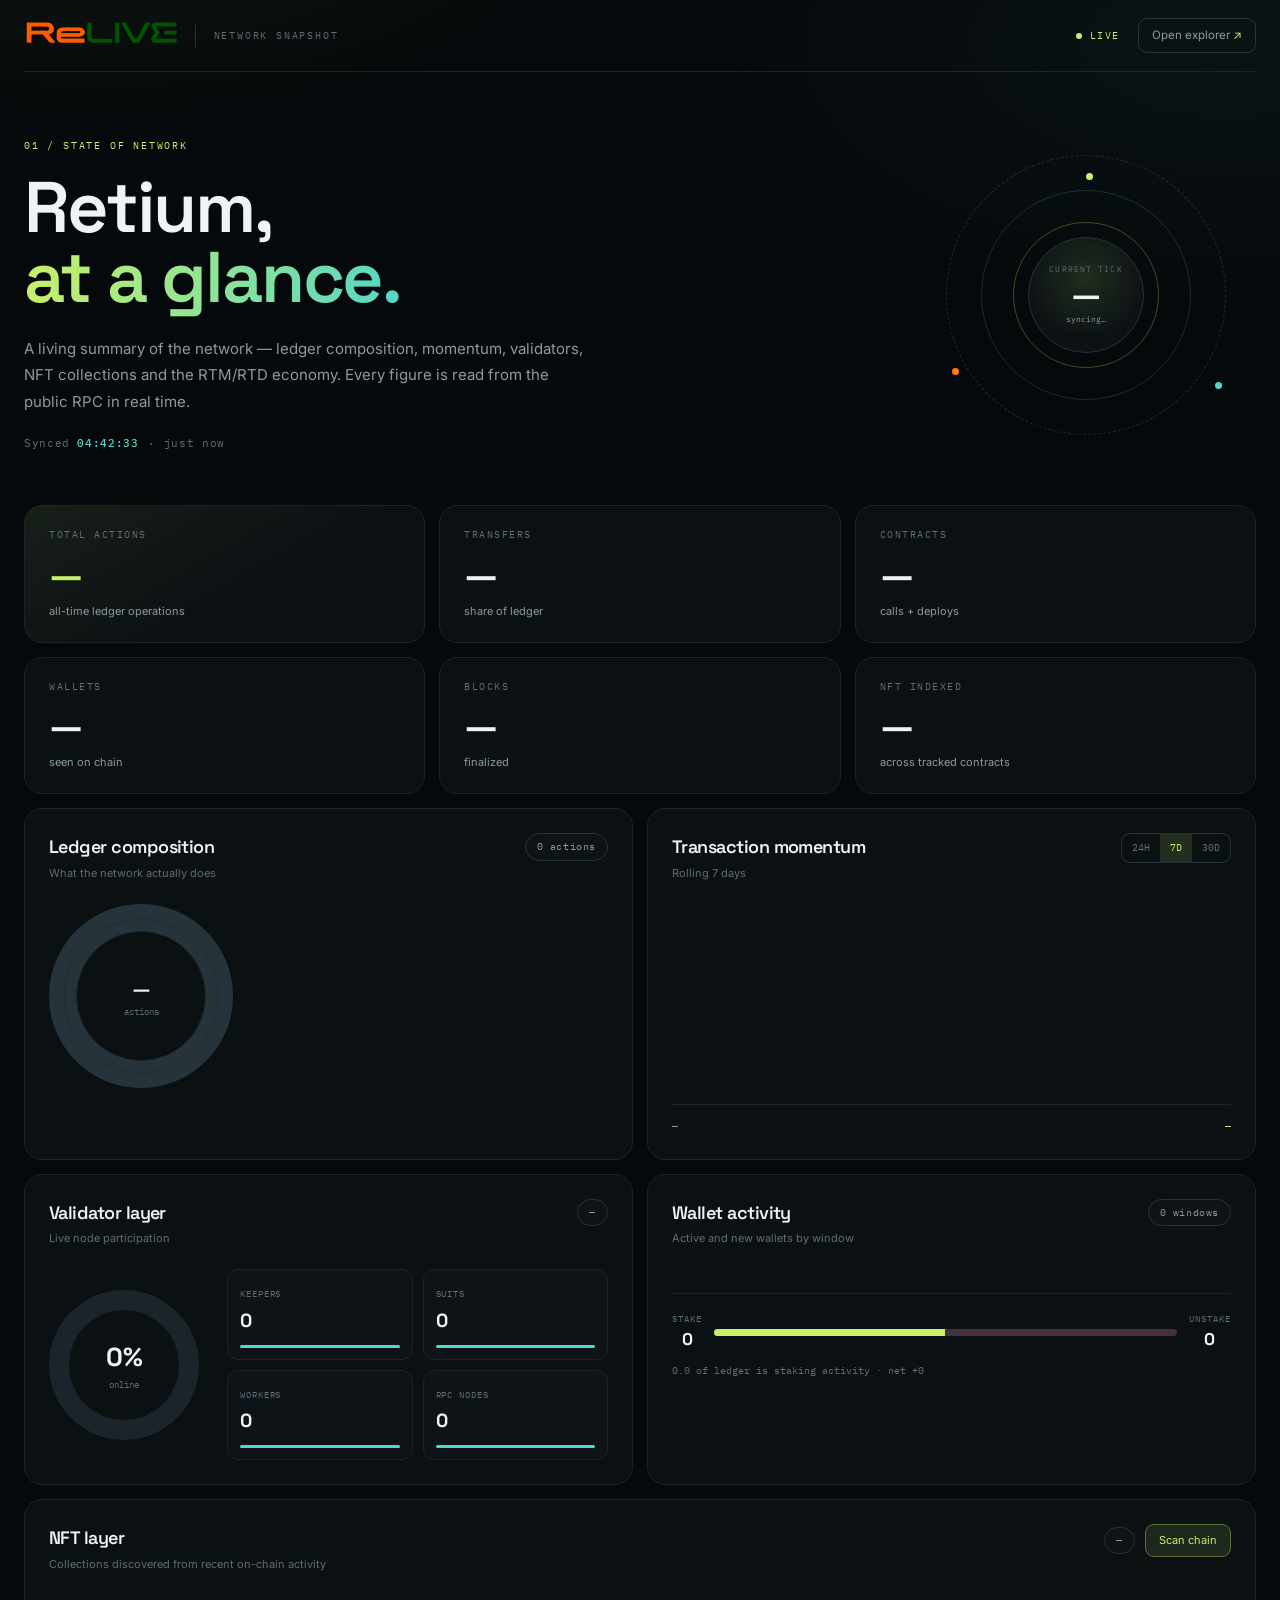
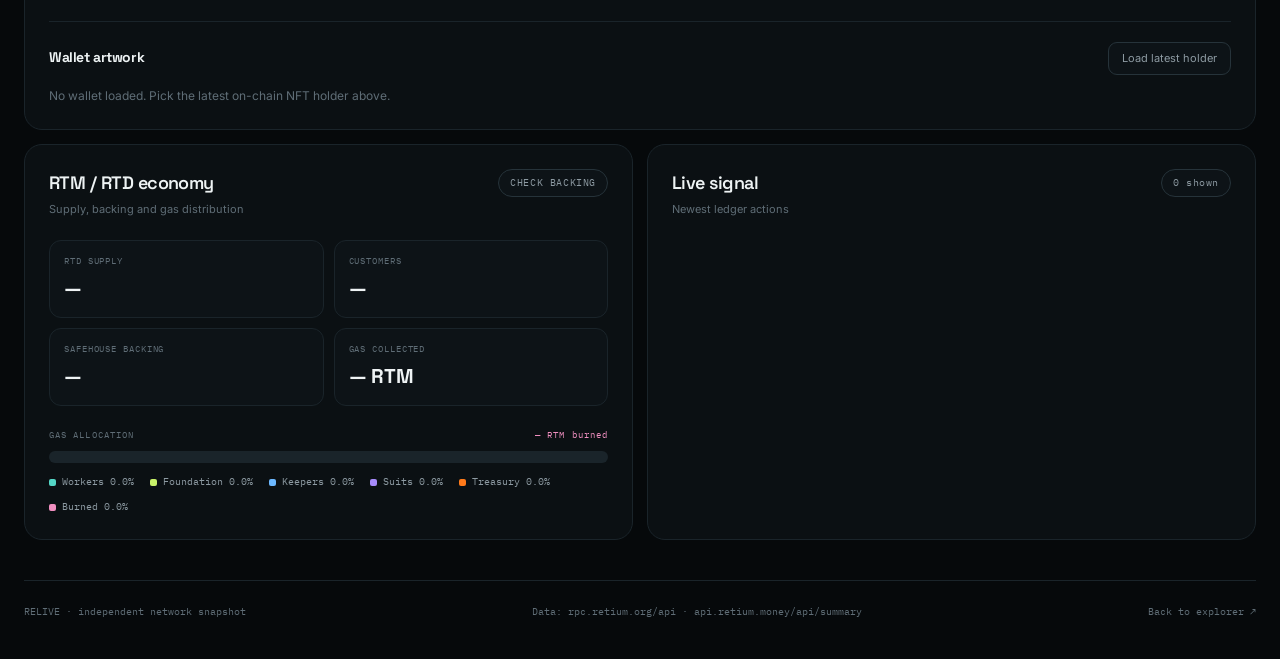
==== ringkasan/index.html @ a8867bf6 "Add ringkasan: explorer-free live network snapshot" ====
<!doctype html>
<html lang="en">
<head>
  <meta charset="utf-8" />
  <meta name="viewport" content="width=device-width, initial-scale=1" />
  <meta name="theme-color" content="#06080b" />
  <title>RELIVE — Network Snapshot</title>
  <link rel="icon" href="../assets/favicon.svg" type="image/svg+xml" />
  <link rel="preconnect" href="https://fonts.googleapis.com" />
  <link rel="preconnect" href="https://fonts.gstatic.com" crossorigin />
  <link href="https://fonts.googleapis.com/css2?family=IBM+Plex+Mono:wght@400;500;600&family=Inter:wght@400;500;600;700&family=Space+Grotesk:wght@500;600;700&display=swap" rel="stylesheet" />
  <link rel="stylesheet" href="styles.css" />
</head>
<body>
  <div class="shell">
    <header class="topbar">
      <a class="brand" href="../index.html" aria-label="RELIVE explorer">
        <img src="../assets/relive-logo.png" alt="RELIVE" height="22" />
      </a>
      <span class="divider"></span>
      <span class="doc-label">NETWORK SNAPSHOT</span>
      <div class="top-right">
        <span class="live"><i></i>LIVE</span>
        <a class="back" href="../index.html">Open explorer <span>↗</span></a>
      </div>
    </header>

    <main>
      <section class="intro">
        <div class="intro-copy">
          <p class="kicker">01 / STATE OF NETWORK</p>
          <h1>Retium,<br /><em>at a glance.</em></h1>
          <p class="lede">A living summary of the network — ledger composition, momentum, validators, NFT collections and the RTM/RTD economy. Every figure is read from the public RPC in real time.</p>
          <p class="sync">Synced <b id="sync-time">—</b><span id="sync-age">connecting…</span></p>
        </div>
        <div class="pulse" aria-hidden="true">
          <div class="ring ring-3"></div>
          <div class="ring ring-2"></div>
          <div class="ring ring-1"></div>
          <div class="core">
            <span>CURRENT TICK</span>
            <strong id="tick-value">—</strong>
            <small id="tick-meta">syncing…</small>
          </div>
          <span class="orbit-dot d1"></span><span class="orbit-dot d2"></span><span class="orbit-dot d3"></span>
        </div>
      </section>

      <section class="stats" id="stats" aria-live="polite">
        <article class="card stat stat-lead">
          <span class="stat-label">Total actions</span>
          <strong id="s-total">—</strong>
          <span class="stat-note" id="s-total-note">all-time ledger operations</span>
        </article>
        <article class="card stat">
          <span class="stat-label">Transfers</span>
          <strong id="s-transfer">—</strong>
          <span class="stat-note" id="s-transfer-note">share of ledger</span>
        </article>
        <article class="card stat">
          <span class="stat-label">Contracts</span>
          <strong id="s-contracts">—</strong>
          <span class="stat-note" id="s-contracts-note">calls + deploys</span>
        </article>
        <article class="card stat">
          <span class="stat-label">Wallets</span>
          <strong id="s-wallets">—</strong>
          <span class="stat-note" id="s-wallets-note">seen on chain</span>
        </article>
        <article class="card stat">
          <span class="stat-label">Blocks</span>
          <strong id="s-blocks">—</strong>
          <span class="stat-note" id="s-blocks-note">finalized</span>
        </article>
        <article class="card stat">
          <span class="stat-label">NFT indexed</span>
          <strong id="s-nft">—</strong>
          <span class="stat-note" id="s-nft-note">across tracked contracts</span>
        </article>
      </section>

      <section class="duo">
        <article class="card composition">
          <div class="card-head">
            <div><h2>Ledger composition</h2><p>What the network actually does</p></div>
            <span class="chip" id="composition-total">—</span>
          </div>
          <div class="composition-body">
            <div class="donut" id="donut"><span class="donut-hole"><b id="donut-main">—</b><small>actions</small></span></div>
            <div class="legend" id="legend"></div>
          </div>
        </article>

        <article class="card momentum">
          <div class="card-head">
            <div><h2>Transaction momentum</h2><p id="momentum-sub">Rolling 7 days</p></div>
            <div class="segmented" id="ranges">
              <button type="button" data-range="1d">24H</button>
              <button type="button" data-range="7d" class="on">7D</button>
              <button type="button" data-range="30d">30D</button>
            </div>
          </div>
          <div class="bars" id="bars"></div>
          <div class="bar-foot"><span id="bar-total">—</span><span id="bar-peak">—</span></div>
        </article>
      </section>

      <section class="duo">
        <article class="card validators">
          <div class="card-head">
            <div><h2>Validator layer</h2><p>Live node participation</p></div>
            <span class="chip ok" id="node-chip">—</span>
          </div>
          <div class="validator-body">
            <div class="gauge" id="gauge"><span class="gauge-hole"><b id="gauge-value">—</b><small>online</small></span></div>
            <div class="node-list" id="nodes"></div>
          </div>
        </article>

        <article class="card wallets-card">
          <div class="card-head">
            <div><h2>Wallet activity</h2><p>Active and new wallets by window</p></div>
            <span class="chip" id="wallet-chip">—</span>
          </div>
          <div class="windows" id="windows"></div>
          <div class="stake-line">
            <div><span>STAKE</span><b id="stake-count">—</b></div>
            <div class="stake-track"><i id="stake-bar"></i></div>
            <div><span>UNSTAKE</span><b id="unstake-count">—</b></div>
          </div>
          <p class="foot-note" id="stake-note">—</p>
        </article>
      </section>

      <section class="card nft-block">
        <div class="card-head">
          <div><h2>NFT layer</h2><p>Collections discovered from recent on-chain activity</p></div>
          <div class="head-actions">
            <span class="chip" id="nft-count">—</span>
            <button type="button" class="btn" id="scan-nft">Scan chain</button>
          </div>
        </div>
        <div class="collection-grid" id="collection-grid"></div>
        <div class="gallery-head">
          <h3>Wallet artwork</h3>
          <button type="button" class="btn ghost" id="load-holder">Load latest holder</button>
        </div>
        <div class="gallery" id="gallery"><p class="hint">No wallet loaded. Pick the latest on-chain NFT holder above.</p></div>
      </section>

      <section class="duo">
        <article class="card economy">
          <div class="card-head">
            <div><h2>RTM / RTD economy</h2><p>Supply, backing and gas distribution</p></div>
            <span class="chip ok" id="backing-chip">—</span>
          </div>
          <div class="econ-grid">
            <div class="econ-cell"><span>RTD supply</span><b id="rtd-supply">—</b></div>
            <div class="econ-cell"><span>Customers</span><b id="customers">—</b></div>
            <div class="econ-cell"><span>Safehouse backing</span><b id="backing">—</b></div>
            <div class="econ-cell"><span>Gas collected</span><b id="gas-collected">—</b></div>
          </div>
          <div class="stack-head"><span>GAS ALLOCATION</span><span id="gas-burned">—</span></div>
          <div class="stack" id="gas-stack"></div>
          <div class="stack-legend" id="gas-legend"></div>
        </article>

        <article class="card signal">
          <div class="card-head">
            <div><h2>Live signal</h2><p>Newest ledger actions</p></div>
            <span class="chip" id="signal-count">—</span>
          </div>
          <div class="signals" id="signals"></div>
        </article>
      </section>
    </main>

    <footer class="foot">
      <span>RELIVE · independent network snapshot</span>
      <span>Data: rpc.retium.org/api · api.retium.money/api/summary</span>
      <a href="../index.html">Back to explorer ↗</a>
    </footer>
  </div>
  <script src="app.js" defer></script>
</body>
</html>
---- ringkasan/styles.css ----
:root {
  --bg: #06090b;
  --card: #0b1013;
  --card-2: #0d1317;
  --line: #1a242a;
  --line-2: #26333a;
  --text: #eef3f4;
  --muted: #8d9aa2;
  --muted-2: #5f6d76;
  --lime: #c8f169;
  --teal: #54d6c6;
  --orange: #ff7a1a;
  --pink: #f08fc0;
  --violet: #a78bfa;
  --blue: #6cb8ff;
  --yellow: #f5d66b;
  --display: "Space Grotesk", "Inter", sans-serif;
  --body: "Inter", system-ui, sans-serif;
  --mono: "IBM Plex Mono", ui-monospace, monospace;
}

* { box-sizing: border-box; }
body {
  margin: 0;
  color: var(--text);
  font-family: var(--body);
  font-size: 14px;
  line-height: 1.55;
  background:
    radial-gradient(760px 380px at 8% -6%, rgba(200, 241, 105, 0.06), transparent 70%),
    radial-gradient(760px 380px at 96% 2%, rgba(84, 214, 198, 0.05), transparent 70%),
    var(--bg);
  -webkit-font-smoothing: antialiased;
}
a { color: inherit; text-decoration: none; }
button { font: inherit; color: inherit; }
h1, h2, h3 { font-family: var(--display); letter-spacing: -0.03em; margin: 0; }
p { margin: 0; }
::selection { background: rgba(200, 241, 105, 0.25); }

.shell { width: min(1240px, calc(100% - 48px)); margin: 0 auto; }

/* top bar */
.topbar {
  height: 72px;
  display: flex;
  align-items: center;
  gap: 18px;
  border-bottom: 1px solid var(--line);
}
.topbar img { height: 21px; width: auto; }
.divider { width: 1px; height: 22px; background: var(--line-2); }
.doc-label {
  font-family: var(--mono);
  font-size: 10px;
  letter-spacing: 0.18em;
  color: var(--muted-2);
  text-transform: uppercase;
}
.top-right { margin-left: auto; display: flex; align-items: center; gap: 18px; }
.live {
  display: inline-flex; align-items: center; gap: 8px;
  font-family: var(--mono); font-size: 10px; letter-spacing: 0.16em;
  color: var(--lime);
}
.live i { width: 6px; height: 6px; border-radius: 50%; background: var(--lime); box-shadow: 0 0 0 0 rgba(200, 241, 105, 0.6); animation: pulse 2s infinite; }
.back {
  border: 1px solid var(--line-2);
  border-radius: 9px;
  padding: 8px 13px;
  font-size: 11.5px;
  color: var(--muted);
  transition: 0.2s ease;
}
.back:hover { color: var(--text); border-color: #3a4b54; }
.back span { color: var(--lime); }

/* intro */
.intro {
  display: grid;
  grid-template-columns: 1fr 340px;
  gap: 40px;
  align-items: center;
  padding: 66px 0 54px;
}
.kicker {
  font-family: var(--mono); font-size: 10px; letter-spacing: 0.18em;
  color: var(--lime); text-transform: uppercase; margin-bottom: 18px;
}
.intro h1 { font-size: clamp(2.8rem, 5.6vw, 5rem); line-height: 0.98; font-weight: 600; }
.intro h1 em {
  font-style: normal;
  background: linear-gradient(96deg, var(--lime), var(--teal));
  -webkit-background-clip: text; background-clip: text; color: transparent;
}
.lede { max-width: 560px; color: var(--muted); font-size: 15px; line-height: 1.75; margin-top: 24px; }
.sync {
  margin-top: 20px; font-family: var(--mono); font-size: 10.5px;
  letter-spacing: 0.06em; color: var(--muted-2);
}
.sync b { color: var(--teal); font-weight: 500; }
.sync span { margin-left: 10px; }

.pulse { position: relative; height: 280px; display: grid; place-items: center; }
.ring {
  position: absolute; border-radius: 50%;
  border: 1px solid rgba(200, 241, 105, 0.16);
}
.ring-3 { width: 280px; height: 280px; border-style: dashed; animation: spin 60s linear infinite; }
.ring-2 { width: 210px; height: 210px; border-color: rgba(84, 214, 198, 0.18); }
.ring-1 { width: 146px; height: 146px; border-color: rgba(200, 241, 105, 0.28); }
.core {
  position: relative; width: 116px; height: 116px; border-radius: 50%;
  background: radial-gradient(circle at 50% 35%, rgba(200, 241, 105, 0.12), transparent 68%), #0b1114;
  border: 1px solid var(--line-2);
  display: flex; flex-direction: column; align-items: center; justify-content: center;
}
.core span { font-family: var(--mono); font-size: 8px; letter-spacing: 0.14em; color: var(--muted-2); }
.core strong { font-family: var(--display); font-size: 34px; line-height: 1.1; font-weight: 600; }
.core small { font-family: var(--mono); font-size: 8px; color: var(--muted); }
.orbit-dot { position: absolute; width: 7px; height: 7px; border-radius: 50%; }
.d1 { background: var(--lime); top: 18px; left: 50%; }
.d2 { background: var(--teal); bottom: 46px; right: 34px; }
.d3 { background: var(--orange); bottom: 60px; left: 36px; }

/* cards */
.card {
  background: var(--card);
  border: 1px solid var(--line);
  border-radius: 18px;
  padding: 24px;
  min-width: 0;
}
.card-head { display: flex; align-items: flex-start; justify-content: space-between; gap: 16px; margin-bottom: 22px; }
.card-head h2 { font-size: 18px; font-weight: 600; }
.card-head p { font-size: 11px; color: var(--muted-2); margin-top: 4px; }
.chip {
  font-family: var(--mono); font-size: 10px; letter-spacing: 0.06em;
  color: var(--muted); border: 1px solid var(--line-2);
  background: var(--card-2); border-radius: 99px; padding: 5px 11px;
  white-space: nowrap;
}
.chip.ok { color: var(--lime); border-color: rgba(200, 241, 105, 0.3); }

/* stats */
.stats { display: grid; grid-template-columns: repeat(3, 1fr); gap: 14px; }
.stat { display: flex; flex-direction: column; gap: 4px; padding: 22px 24px; transition: 0.2s ease; }
.stat:hover { border-color: var(--line-2); transform: translateY(-2px); }
.stat-lead { background: linear-gradient(150deg, rgba(200, 241, 105, 0.07), transparent 60%), var(--card); }
.stat-label { font-family: var(--mono); font-size: 9.5px; letter-spacing: 0.16em; text-transform: uppercase; color: var(--muted-2); }
.stat strong { font-family: var(--display); font-size: clamp(30px, 3vw, 42px); font-weight: 600; letter-spacing: -0.04em; line-height: 1.14; margin: 6px 0 2px; font-variant-numeric: tabular-nums; }
.stat-lead strong { color: var(--lime); }
.stat-note { font-size: 11px; color: var(--muted); }

.duo { display: grid; grid-template-columns: 1fr 1fr; gap: 14px; margin-top: 14px; }

/* composition */
.composition-body { display: flex; align-items: center; gap: 30px; }
.donut {
  position: relative; width: 184px; height: 184px; flex-shrink: 0;
  border-radius: 50%; background: conic-gradient(var(--line-2) 0 100%);
}
.donut::before {
  content: ""; position: absolute; inset: 0; border-radius: 50%;
  background: radial-gradient(circle, transparent 58%, rgba(0,0,0,0.12) 59%, transparent 60%);
}
.donut-hole {
  position: absolute; inset: 27px; border-radius: 50%;
  background: var(--card); border: 1px solid var(--line);
  display: flex; flex-direction: column; align-items: center; justify-content: center;
}
.donut-hole b { font-family: var(--display); font-size: 21px; font-weight: 600; }
.donut-hole small { font-family: var(--mono); font-size: 9px; color: var(--muted-2); }
.legend { flex: 1; display: grid; gap: 7px; min-width: 0; }
.legend-row { display: grid; grid-template-columns: 7px 1fr auto auto; gap: 9px; align-items: center; font-size: 11.5px; }
.legend-row i { width: 7px; height: 7px; border-radius: 2px; }
.legend-row span { color: var(--muted); white-space: nowrap; overflow: hidden; text-overflow: ellipsis; }
.legend-row b { font-family: var(--mono); font-weight: 500; font-size: 10.5px; }
.legend-row small { font-family: var(--mono); font-size: 9.5px; color: var(--muted-2); width: 42px; text-align: right; }

/* momentum */
.segmented { display: flex; border: 1px solid var(--line-2); border-radius: 9px; overflow: hidden; }
.segmented button { border: 0; background: transparent; color: var(--muted-2); font-family: var(--mono); font-size: 10px; padding: 6px 10px; cursor: pointer; }
.segmented button.on { background: rgba(200, 241, 105, 0.13); color: var(--lime); }
.bars { height: 184px; display: flex; align-items: flex-end; gap: 8px; padding-top: 10px; }
.bar-col { flex: 1; height: 100%; display: flex; flex-direction: column; justify-content: flex-end; align-items: center; gap: 8px; min-width: 0; }
.bar-col i {
  width: 100%; max-width: 34px; border-radius: 5px 5px 2px 2px;
  background: linear-gradient(180deg, var(--lime), rgba(200, 241, 105, 0.25));
  min-height: 3px; transition: height 0.5s ease;
}
.bar-col span { font-family: var(--mono); font-size: 8.5px; color: var(--muted-2); white-space: nowrap; }
.bar-foot { display: flex; justify-content: space-between; margin-top: 16px; padding-top: 14px; border-top: 1px solid var(--line); font-family: var(--mono); font-size: 10px; color: var(--muted); }
.bar-foot span:last-child { color: var(--lime); }

/* validators */
.validator-body { display: flex; align-items: center; gap: 28px; }
.gauge {
  position: relative; width: 150px; height: 150px; flex-shrink: 0; border-radius: 50%;
  background: conic-gradient(var(--lime) 0 100%, var(--line) 0);
}
.gauge-hole {
  position: absolute; inset: 19px; border-radius: 50%; background: var(--card);
  border: 1px solid var(--line); display: flex; flex-direction: column;
  align-items: center; justify-content: center;
}
.gauge-hole b { font-family: var(--display); font-size: 26px; }
.gauge-hole small { font-family: var(--mono); font-size: 9px; color: var(--muted-2); }
.node-list { flex: 1; display: grid; grid-template-columns: 1fr 1fr; gap: 10px; min-width: 0; }
.node-cell { border: 1px solid var(--line); border-radius: 11px; padding: 11px 12px; background: var(--card-2); }
.node-cell > span { font-family: var(--mono); font-size: 9px; letter-spacing: 0.1em; color: var(--muted-2); text-transform: uppercase; }
.node-cell b { display: block; font-family: var(--display); font-size: 19px; margin-top: 3px; }
.node-track { height: 3px; border-radius: 99px; background: var(--line-2); margin-top: 9px; overflow: hidden; }
.node-track i { display: block; height: 100%; background: var(--teal); }

/* wallets */
.windows { display: grid; gap: 13px; }
.window-row { display: grid; grid-template-columns: 34px 1fr auto; gap: 12px; align-items: center; }
.window-row > span:first-child { font-family: var(--mono); font-size: 10px; color: var(--muted-2); }
.window-track { height: 6px; background: var(--line); border-radius: 99px; overflow: hidden; }
.window-track i { display: block; height: 100%; border-radius: 99px; background: var(--teal); }
.window-meta { font-family: var(--mono); font-size: 10px; color: var(--muted); text-align: right; white-space: nowrap; }
.window-meta b { color: var(--text); font-weight: 500; }
.stake-line { display: grid; grid-template-columns: auto 1fr auto; gap: 12px; align-items: center; margin-top: 24px; padding-top: 18px; border-top: 1px solid var(--line); }
.stake-line > div:first-child, .stake-line > div:last-child { text-align: center; }
.stake-line span { display: block; font-family: var(--mono); font-size: 8.5px; letter-spacing: 0.12em; color: var(--muted-2); }
.stake-line b { font-family: var(--display); font-size: 17px; }
.stake-track { height: 7px; border-radius: 99px; background: rgba(240, 143, 192, 0.25); overflow: hidden; }
.stake-track i { display: block; height: 100%; background: var(--lime); }
.foot-note { margin-top: 12px; font-family: var(--mono); font-size: 9.5px; color: var(--muted-2); }

/* NFT */
.nft-block { margin-top: 14px; }
.head-actions { display: flex; align-items: center; gap: 10px; }
.btn {
  border: 1px solid rgba(200, 241, 105, 0.35); background: rgba(200, 241, 105, 0.1);
  color: var(--lime); border-radius: 9px; padding: 7px 13px; font-size: 11px; cursor: pointer;
  transition: 0.2s ease;
}
.btn:hover { background: rgba(200, 241, 105, 0.18); }
.btn.ghost { border-color: var(--line-2); background: var(--card-2); color: var(--muted); }
.btn.ghost:hover { color: var(--text); }
.collection-grid { display: grid; grid-template-columns: repeat(auto-fill, minmax(210px, 1fr)); gap: 12px; }
.collection {
  display: grid; grid-template-columns: 56px 1fr; gap: 12px; align-items: start;
  border: 1px solid var(--line); border-radius: 13px; padding: 12px; background: var(--card-2);
}
.collection img { width: 56px; height: 56px; object-fit: cover; border-radius: 10px; background: var(--line); }
.collection .placeholder { width: 56px; height: 56px; display: grid; place-items: center; border-radius: 10px; background: var(--line); font-family: var(--mono); font-size: 9px; color: var(--muted-2); }
.collection h3 { font-size: 12.5px; white-space: nowrap; overflow: hidden; text-overflow: ellipsis; }
.collection .cid { font-family: var(--mono); font-size: 9px; color: var(--muted-2); white-space: nowrap; overflow: hidden; text-overflow: ellipsis; }
.collection .counts { display: flex; gap: 10px; margin-top: 6px; font-family: var(--mono); font-size: 9px; color: var(--muted-2); }
.collection .counts b { color: var(--lime); font-weight: 500; }
.gallery-head { display: flex; align-items: center; justify-content: space-between; margin: 26px 0 12px; padding-top: 20px; border-top: 1px solid var(--line); }
.gallery-head h3 { font-size: 14px; }
.gallery { display: grid; grid-template-columns: repeat(auto-fill, minmax(132px, 1fr)); gap: 12px; }
.gallery .hint { grid-column: 1/-1; font-size: 12px; color: var(--muted-2); }
.art { border: 1px solid var(--line); border-radius: 12px; overflow: hidden; background: var(--card-2); }
.art img { width: 100%; aspect-ratio: 1; object-fit: cover; display: block; }
.art .fallback { width: 100%; aspect-ratio: 1; display: grid; place-items: center; font-family: var(--mono); color: var(--muted-2); }
.art div:last-child { padding: 9px 10px; }
.art b { display: block; font-size: 11px; white-space: nowrap; overflow: hidden; text-overflow: ellipsis; }
.art small { display: block; font-family: var(--mono); font-size: 9px; color: var(--muted-2); margin-top: 2px; white-space: nowrap; overflow: hidden; text-overflow: ellipsis; }

/* economy */
.econ-grid { display: grid; grid-template-columns: 1fr 1fr; gap: 10px; }
.econ-cell { border: 1px solid var(--line); border-radius: 12px; padding: 13px 14px; background: var(--card-2); }
.econ-cell span { display: block; font-family: var(--mono); font-size: 9px; letter-spacing: 0.1em; text-transform: uppercase; color: var(--muted-2); }
.econ-cell b { display: block; font-family: var(--display); font-size: 20px; margin-top: 5px; font-variant-numeric: tabular-nums; }
.stack-head { display: flex; justify-content: space-between; margin: 22px 0 9px; font-family: var(--mono); font-size: 9px; letter-spacing: 0.12em; color: var(--muted-2); }
.stack-head span:last-child { color: var(--pink); }
.stack { display: flex; height: 12px; border-radius: 99px; overflow: hidden; background: var(--line); }
.stack i { display: block; height: 100%; }
.stack-legend { display: flex; flex-wrap: wrap; gap: 10px 16px; margin-top: 12px; font-family: var(--mono); font-size: 9.5px; color: var(--muted); }
.stack-legend span { display: inline-flex; align-items: center; gap: 6px; }
.stack-legend i { width: 7px; height: 7px; border-radius: 2px; }

/* signal */
.signals { display: grid; gap: 8px; max-height: 350px; overflow: auto; }
.signal-row { display: grid; grid-template-columns: 8px 1fr auto; gap: 12px; align-items: center; border: 1px solid var(--line); border-radius: 11px; padding: 11px 13px; background: var(--card-2); }
.signal-row i { width: 8px; height: 8px; border-radius: 50%; background: var(--teal); }
.signal-row b { display: block; font-size: 11.5px; font-weight: 600; }
.signal-row small { display: block; font-family: var(--mono); font-size: 9px; color: var(--muted-2); margin-top: 2px; }
.signal-row > span:last-child { font-family: var(--mono); font-size: 10px; color: var(--muted); text-align: right; }
.signal-row > span:last-child b { display: inline; font-size: 10px; color: var(--lime); }

/* footer */
.foot {
  display: flex; flex-wrap: wrap; gap: 12px 30px; justify-content: space-between;
  border-top: 1px solid var(--line); margin-top: 40px; padding: 24px 0 40px;
  font-family: var(--mono); font-size: 9.5px; color: var(--muted-2);
}
.foot a:hover { color: var(--lime); }

@keyframes pulse { 0% { box-shadow: 0 0 0 0 rgba(200,241,105,0.55); } 70% { box-shadow: 0 0 0 7px rgba(200,241,105,0); } 100% { box-shadow: 0 0 0 0 rgba(200,241,105,0); } }
@keyframes spin { to { transform: rotate(360deg); } }

@media (max-width: 980px) {
  .intro { grid-template-columns: 1fr; }
  .pulse { height: 220px; }
  .stats { grid-template-columns: repeat(2, 1fr); }
  .duo { grid-template-columns: 1fr; }
}
@media (max-width: 620px) {
  .shell { width: calc(100% - 28px); }
  .topbar { gap: 10px; }
  .doc-label, .divider { display: none; }
  .back { display: none; }
  .intro { padding: 44px 0 36px; }
  .stats { grid-template-columns: 1fr 1fr; gap: 10px; }
  .card { padding: 18px; }
  .composition-body, .validator-body { flex-direction: column; align-items: stretch; }
  .donut, .gauge { margin: 0 auto; }
  .node-list { grid-template-columns: 1fr 1fr; }
  .collection-grid { grid-template-columns: 1fr; }
}
@media (max-width: 380px) {
  .stats { grid-template-columns: 1fr; }
}
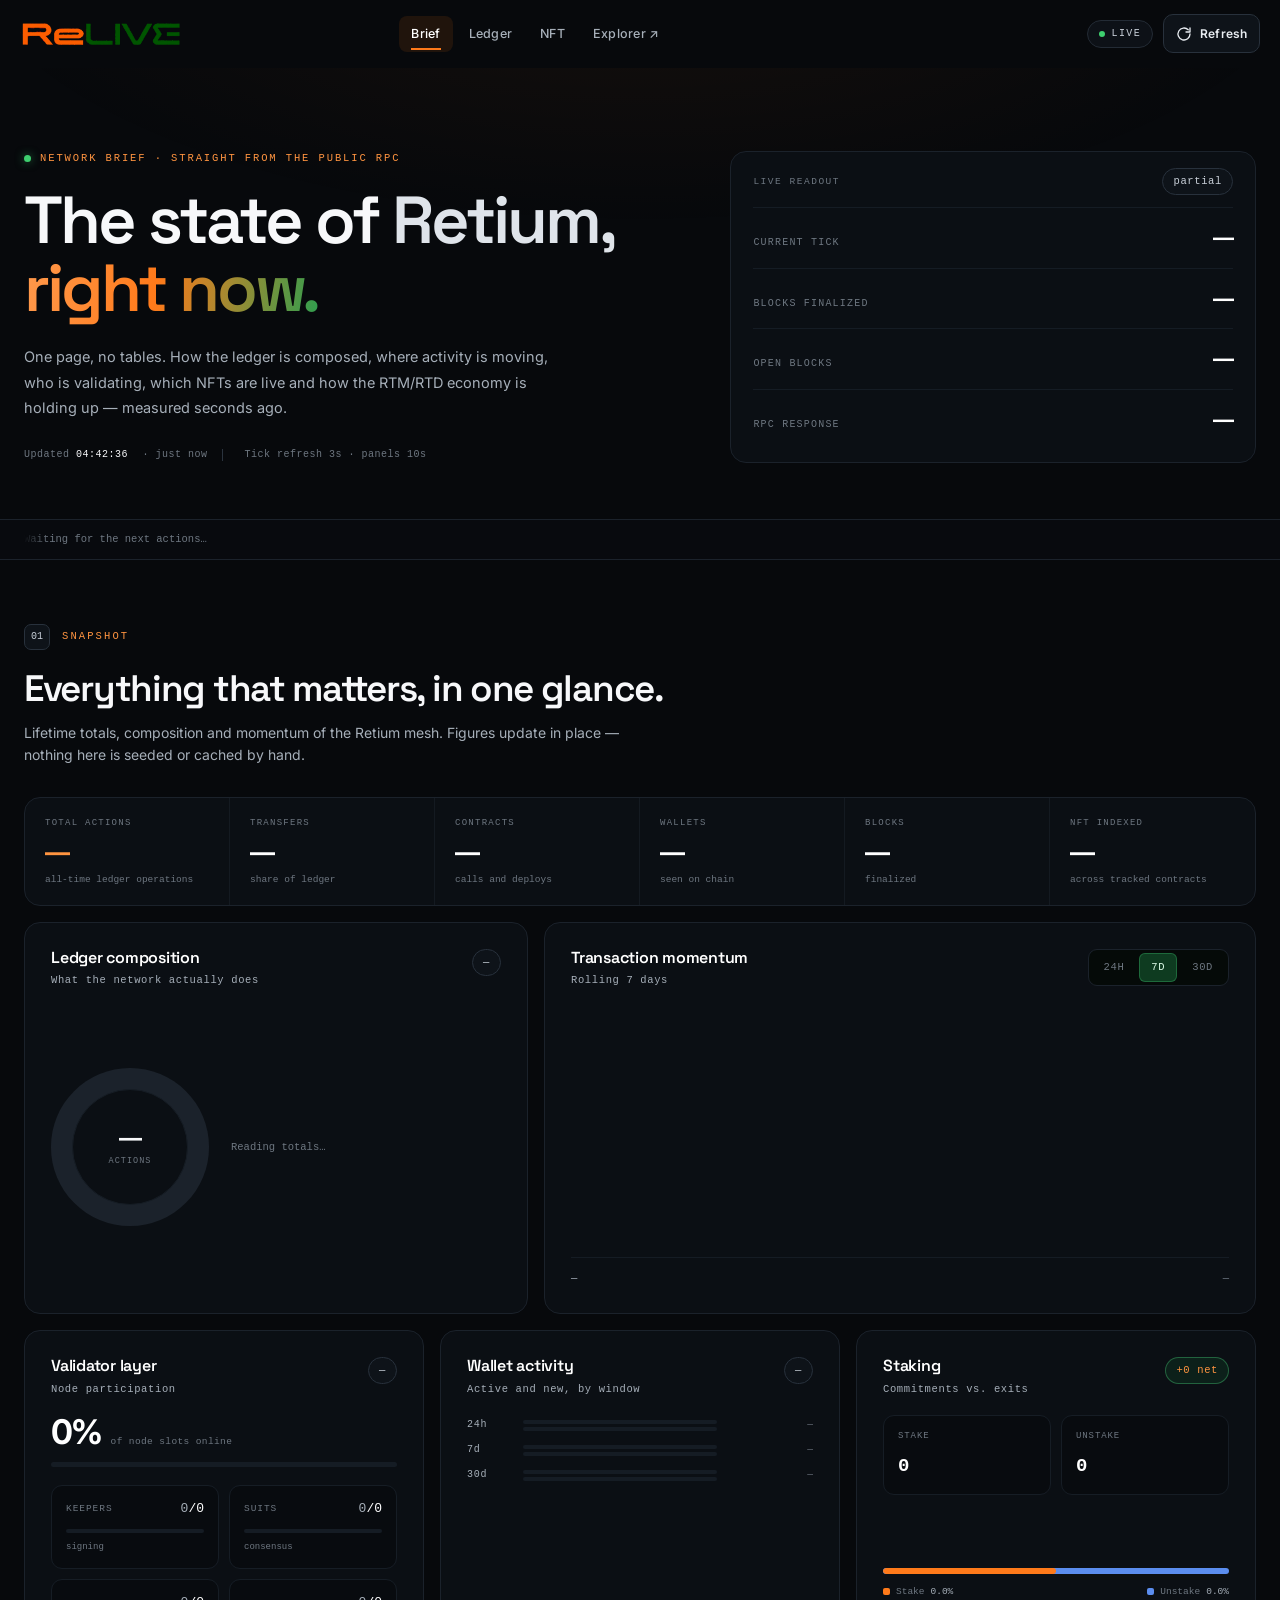
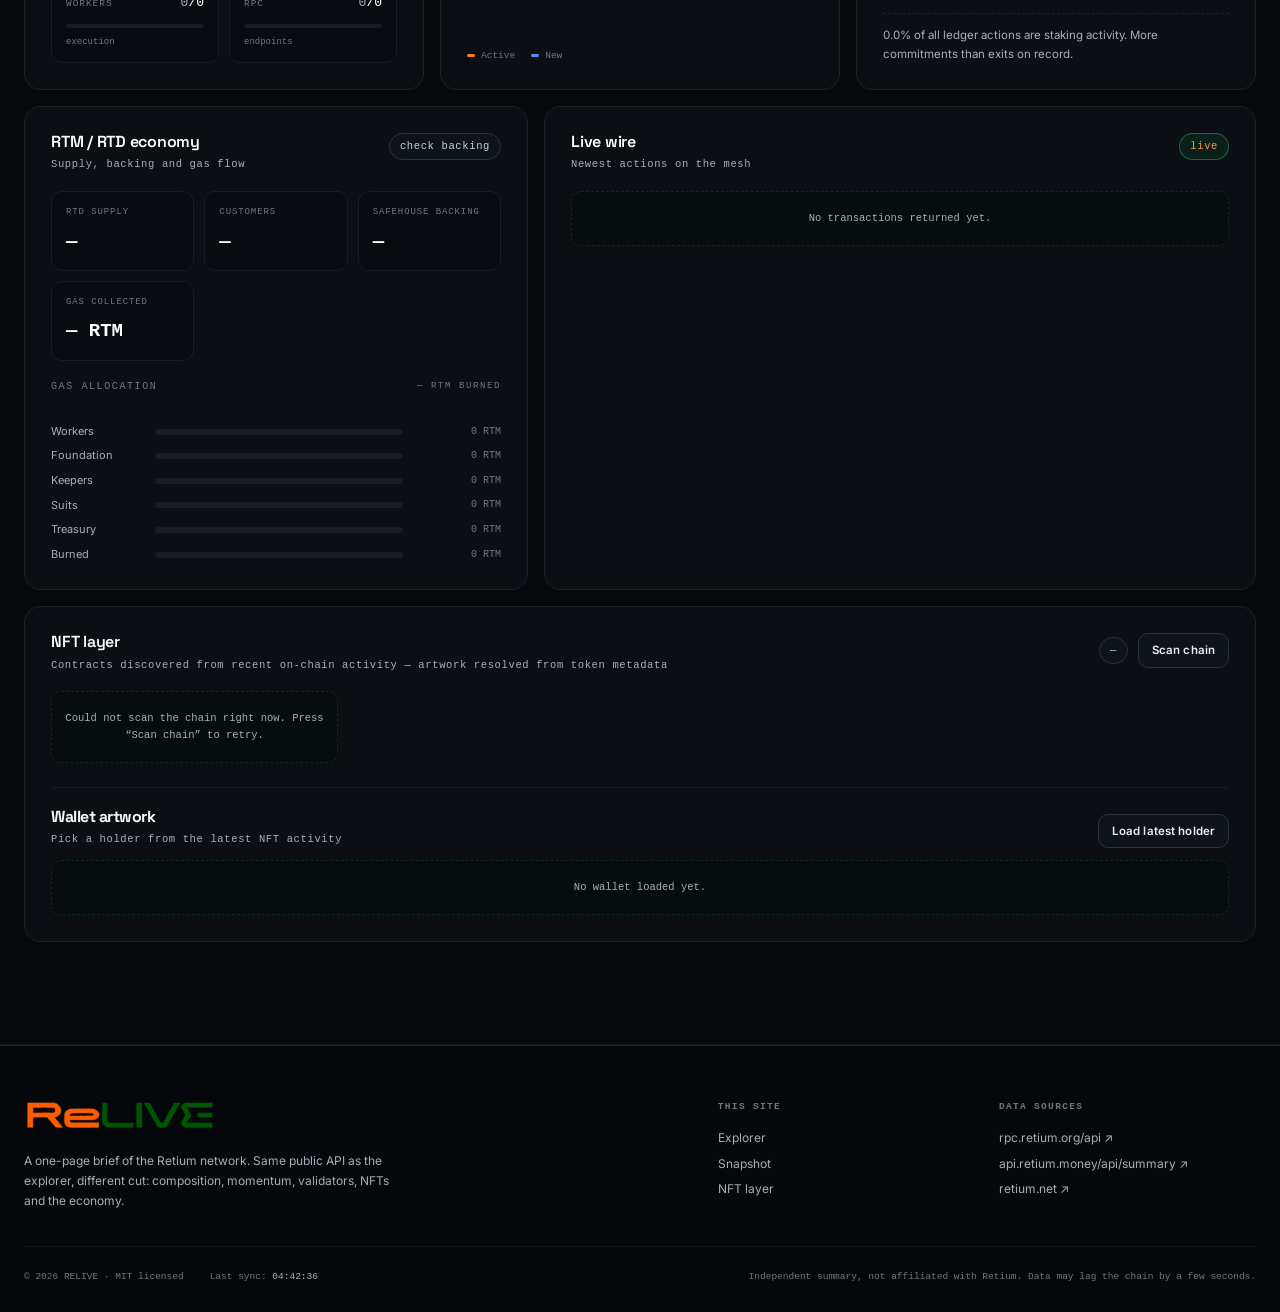
==== commit 9414a6f8: "Rebuild brief page in the explorer design language: editorial one-pager, live readout, real NFT art" ====
--- a/ringkasan/index.html
+++ b/ringkasan/index.html
@@ -3,184 +3,377 @@
 <head>
   <meta charset="utf-8" />
   <meta name="viewport" content="width=device-width, initial-scale=1" />
-  <meta name="theme-color" content="#06080b" />
-  <title>RELIVE — Network Snapshot</title>
+  <meta name="description" content="RELIVE Brief — a one-page, real-time summary of the Retium network: ledger composition, momentum, validators, NFT collections and the RTM/RTD economy." />
+  <meta name="theme-color" content="#07090c" />
+  <title>RELIVE — Network Brief</title>
   <link rel="icon" href="../assets/favicon.svg" type="image/svg+xml" />
   <link rel="preconnect" href="https://fonts.googleapis.com" />
   <link rel="preconnect" href="https://fonts.gstatic.com" crossorigin />
-  <link href="https://fonts.googleapis.com/css2?family=IBM+Plex+Mono:wght@400;500;600&family=Inter:wght@400;500;600;700&family=Space+Grotesk:wght@500;600;700&display=swap" rel="stylesheet" />
+  <link href="https://fonts.googleapis.com/css2?family=Inter:wght@400;500;600;700;800&family=Space+Grotesk:wght@500;600;700&display=swap" rel="stylesheet" />
+  <link rel="preconnect" href="https://rpc.retium.org" crossorigin />
+  <link rel="preconnect" href="https://api.retium.money" crossorigin />
+  <link rel="stylesheet" href="../assets/styles.css" />
   <link rel="stylesheet" href="styles.css" />
 </head>
-<body>
-  <div class="shell">
-    <header class="topbar">
-      <a class="brand" href="../index.html" aria-label="RELIVE explorer">
-        <img src="../assets/relive-logo.png" alt="RELIVE" height="22" />
+<body class="brief">
+  <a class="skip-link" href="#brief">Skip to the brief</a>
+  <div class="bg-grid" aria-hidden="true"></div>
+
+  <header class="site-header" id="site-header">
+    <div class="header-inner">
+      <a class="brand" href="../index.html" aria-label="RELIVE — Retium network dashboard">
+        <img class="brand-logo" src="../assets/relive-logo.png" alt="RELIVE" width="150" height="20" />
       </a>
-      <span class="divider"></span>
-      <span class="doc-label">NETWORK SNAPSHOT</span>
-      <div class="top-right">
-        <span class="live"><i></i>LIVE</span>
-        <a class="back" href="../index.html">Open explorer <span>↗</span></a>
-      </div>
-    </header>
-
-    <main>
-      <section class="intro">
-        <div class="intro-copy">
-          <p class="kicker">01 / STATE OF NETWORK</p>
-          <h1>Retium,<br /><em>at a glance.</em></h1>
-          <p class="lede">A living summary of the network — ledger composition, momentum, validators, NFT collections and the RTM/RTD economy. Every figure is read from the public RPC in real time.</p>
-          <p class="sync">Synced <b id="sync-time">—</b><span id="sync-age">connecting…</span></p>
-        </div>
-        <div class="pulse" aria-hidden="true">
-          <div class="ring ring-3"></div>
-          <div class="ring ring-2"></div>
-          <div class="ring ring-1"></div>
-          <div class="core">
-            <span>CURRENT TICK</span>
-            <strong id="tick-value">—</strong>
-            <small id="tick-meta">syncing…</small>
-          </div>
-          <span class="orbit-dot d1"></span><span class="orbit-dot d2"></span><span class="orbit-dot d3"></span>
-        </div>
-      </section>
-
-      <section class="stats" id="stats" aria-live="polite">
-        <article class="card stat stat-lead">
-          <span class="stat-label">Total actions</span>
-          <strong id="s-total">—</strong>
-          <span class="stat-note" id="s-total-note">all-time ledger operations</span>
-        </article>
-        <article class="card stat">
-          <span class="stat-label">Transfers</span>
-          <strong id="s-transfer">—</strong>
-          <span class="stat-note" id="s-transfer-note">share of ledger</span>
-        </article>
-        <article class="card stat">
-          <span class="stat-label">Contracts</span>
-          <strong id="s-contracts">—</strong>
-          <span class="stat-note" id="s-contracts-note">calls + deploys</span>
-        </article>
-        <article class="card stat">
-          <span class="stat-label">Wallets</span>
-          <strong id="s-wallets">—</strong>
-          <span class="stat-note" id="s-wallets-note">seen on chain</span>
-        </article>
-        <article class="card stat">
-          <span class="stat-label">Blocks</span>
-          <strong id="s-blocks">—</strong>
-          <span class="stat-note" id="s-blocks-note">finalized</span>
-        </article>
-        <article class="card stat">
-          <span class="stat-label">NFT indexed</span>
-          <strong id="s-nft">—</strong>
-          <span class="stat-note" id="s-nft-note">across tracked contracts</span>
-        </article>
-      </section>
-
-      <section class="duo">
-        <article class="card composition">
-          <div class="card-head">
-            <div><h2>Ledger composition</h2><p>What the network actually does</p></div>
-            <span class="chip" id="composition-total">—</span>
-          </div>
-          <div class="composition-body">
-            <div class="donut" id="donut"><span class="donut-hole"><b id="donut-main">—</b><small>actions</small></span></div>
-            <div class="legend" id="legend"></div>
-          </div>
-        </article>
-
-        <article class="card momentum">
-          <div class="card-head">
-            <div><h2>Transaction momentum</h2><p id="momentum-sub">Rolling 7 days</p></div>
-            <div class="segmented" id="ranges">
-              <button type="button" data-range="1d">24H</button>
-              <button type="button" data-range="7d" class="on">7D</button>
-              <button type="button" data-range="30d">30D</button>
-            </div>
-          </div>
-          <div class="bars" id="bars"></div>
-          <div class="bar-foot"><span id="bar-total">—</span><span id="bar-peak">—</span></div>
-        </article>
-      </section>
-
-      <section class="duo">
-        <article class="card validators">
-          <div class="card-head">
-            <div><h2>Validator layer</h2><p>Live node participation</p></div>
-            <span class="chip ok" id="node-chip">—</span>
-          </div>
-          <div class="validator-body">
-            <div class="gauge" id="gauge"><span class="gauge-hole"><b id="gauge-value">—</b><small>online</small></span></div>
-            <div class="node-list" id="nodes"></div>
-          </div>
-        </article>
-
-        <article class="card wallets-card">
-          <div class="card-head">
-            <div><h2>Wallet activity</h2><p>Active and new wallets by window</p></div>
-            <span class="chip" id="wallet-chip">—</span>
-          </div>
-          <div class="windows" id="windows"></div>
-          <div class="stake-line">
-            <div><span>STAKE</span><b id="stake-count">—</b></div>
-            <div class="stake-track"><i id="stake-bar"></i></div>
-            <div><span>UNSTAKE</span><b id="unstake-count">—</b></div>
-          </div>
-          <p class="foot-note" id="stake-note">—</p>
-        </article>
-      </section>
-
-      <section class="card nft-block">
-        <div class="card-head">
-          <div><h2>NFT layer</h2><p>Collections discovered from recent on-chain activity</p></div>
-          <div class="head-actions">
-            <span class="chip" id="nft-count">—</span>
-            <button type="button" class="btn" id="scan-nft">Scan chain</button>
-          </div>
-        </div>
-        <div class="collection-grid" id="collection-grid"></div>
-        <div class="gallery-head">
-          <h3>Wallet artwork</h3>
-          <button type="button" class="btn ghost" id="load-holder">Load latest holder</button>
-        </div>
-        <div class="gallery" id="gallery"><p class="hint">No wallet loaded. Pick the latest on-chain NFT holder above.</p></div>
-      </section>
-
-      <section class="duo">
-        <article class="card economy">
-          <div class="card-head">
-            <div><h2>RTM / RTD economy</h2><p>Supply, backing and gas distribution</p></div>
-            <span class="chip ok" id="backing-chip">—</span>
-          </div>
-          <div class="econ-grid">
-            <div class="econ-cell"><span>RTD supply</span><b id="rtd-supply">—</b></div>
-            <div class="econ-cell"><span>Customers</span><b id="customers">—</b></div>
-            <div class="econ-cell"><span>Safehouse backing</span><b id="backing">—</b></div>
-            <div class="econ-cell"><span>Gas collected</span><b id="gas-collected">—</b></div>
-          </div>
-          <div class="stack-head"><span>GAS ALLOCATION</span><span id="gas-burned">—</span></div>
-          <div class="stack" id="gas-stack"></div>
-          <div class="stack-legend" id="gas-legend"></div>
-        </article>
-
-        <article class="card signal">
-          <div class="card-head">
-            <div><h2>Live signal</h2><p>Newest ledger actions</p></div>
-            <span class="chip" id="signal-count">—</span>
-          </div>
-          <div class="signals" id="signals"></div>
-        </article>
-      </section>
-    </main>
-
-    <footer class="foot">
-      <span>RELIVE · independent network snapshot</span>
-      <span>Data: rpc.retium.org/api · api.retium.money/api/summary</span>
-      <a href="../index.html">Back to explorer ↗</a>
-    </footer>
-  </div>
+
+      <nav class="nav" id="nav" aria-label="Sections">
+        <a class="nav-link is-active" href="#brief">Brief</a>
+        <a class="nav-link" href="#ledger">Ledger</a>
+        <a class="nav-link" href="#nft">NFT</a>
+        <a class="nav-link" href="../index.html">Explorer ↗</a>
+      </nav>
+
+      <div class="header-tools">
+        <span class="live-pill" title="Live connection to rpc.retium.org">
+          <span class="dot" aria-hidden="true"></span>Live
+        </span>
+        <button class="btn btn-ghost btn-icon" id="refresh-btn" type="button" title="Refresh all data">
+          <svg viewBox="0 0 24 24" width="16" height="16" fill="none" stroke="currentColor" stroke-width="2" stroke-linecap="round" stroke-linejoin="round" aria-hidden="true">
+            <path d="M21 12a9 9 0 1 1-2.64-6.36" /><path d="M21 3v6h-6" />
+          </svg>
+          <span>Refresh</span>
+        </button>
+        <button class="menu-btn" id="menu-btn" type="button" aria-label="Toggle navigation" aria-expanded="false" aria-controls="nav">
+          <span></span><span></span><span></span>
+        </button>
+      </div>
+    </div>
+  </header>
+
+  <main>
+    <!-- ======================= HERO ======================= -->
+    <section class="brief-hero">
+      <div class="hero-glow" aria-hidden="true"></div>
+      <div class="wrap brief-hero-inner">
+        <div class="brief-copy">
+          <p class="eyebrow"><span class="eyebrow-dot" aria-hidden="true"></span>Network brief · straight from the public RPC</p>
+          <h1>The state of <span class="serif-line">Retium,</span><br /><em>right now.</em></h1>
+          <p class="lede">
+            One page, no tables. How the ledger is composed, where activity is moving, who is validating,
+            which NFTs are live and how the RTM/RTD economy is holding up — measured seconds ago.
+          </p>
+          <p class="brief-meta">
+            <span class="brief-updated">Updated <b id="sync-time">—</b><span id="sync-age"></span></span>
+            <span class="brief-sep" aria-hidden="true"></span>
+            <span>Tick refresh 3s · panels 10s</span>
+          </p>
+        </div>
+
+        <aside class="readout" aria-label="Live network readout">
+          <div class="readout-head">
+            <span>Live readout</span>
+            <span class="pill ok" id="readout-state">syncing</span>
+          </div>
+          <div class="readout-row">
+            <span>Current tick</span>
+            <b id="ro-tick">—</b>
+          </div>
+          <div class="readout-row">
+            <span>Blocks finalized</span>
+            <b id="ro-blocks">—</b>
+          </div>
+          <div class="readout-row">
+            <span>Open blocks</span>
+            <b id="ro-open">—</b>
+          </div>
+          <div class="readout-row">
+            <span>RPC response</span>
+            <b id="ro-rpc">—</b>
+          </div>
+        </aside>
+      </div>
+    </section>
+
+    <!-- ======================= TAPE ======================= -->
+    <div class="tape-wrap" aria-hidden="true">
+      <div class="wrap">
+        <div class="tape" id="tape"></div>
+      </div>
+    </div>
+
+    <!-- ======================= BRIEF ======================= -->
+    <section class="section brief-section" id="brief">
+      <div class="wrap">
+        <div class="brief-head">
+          <p class="section-kicker"><span>01</span> Snapshot</p>
+          <h2>Everything that matters, in one glance.</h2>
+          <p>Lifetime totals, composition and momentum of the Retium mesh. Figures update in place — nothing here is seeded or cached by hand.</p>
+        </div>
+
+        <div class="strip" aria-live="polite">
+          <div class="strip-cell is-lead">
+            <span>Total actions</span>
+            <b id="s-total">—</b>
+            <small id="s-total-note">all-time ledger operations</small>
+          </div>
+          <div class="strip-cell">
+            <span>Transfers</span>
+            <b id="s-transfer">—</b>
+            <small id="s-transfer-note">share of ledger</small>
+          </div>
+          <div class="strip-cell">
+            <span>Contracts</span>
+            <b id="s-contracts">—</b>
+            <small id="s-contracts-note">calls and deploys</small>
+          </div>
+          <div class="strip-cell">
+            <span>Wallets</span>
+            <b id="s-wallets">—</b>
+            <small id="s-wallets-note">seen on chain</small>
+          </div>
+          <div class="strip-cell">
+            <span>Blocks</span>
+            <b id="s-blocks">—</b>
+            <small id="s-blocks-note">finalized</small>
+          </div>
+          <div class="strip-cell">
+            <span>NFT indexed</span>
+            <b id="s-nft">—</b>
+            <small id="s-nft-note">across tracked contracts</small>
+          </div>
+        </div>
+
+        <div class="bento">
+          <!-- composition -->
+          <article class="panel col-5">
+            <div class="panel-head">
+              <div>
+                <h3>Ledger composition</h3>
+                <p class="panel-sub">What the network actually does</p>
+              </div>
+              <span class="pill" id="composition-total">—</span>
+            </div>
+            <div class="composition">
+              <div class="donut" id="donut">
+                <div class="donut-core">
+                  <b id="donut-main">—</b>
+                  <small id="donut-sub">actions</small>
+                </div>
+              </div>
+              <div class="type-list" id="legend">
+                <div class="legend-loading">Reading totals…</div>
+              </div>
+            </div>
+          </article>
+
+          <!-- momentum -->
+          <article class="panel col-7">
+            <div class="panel-head">
+              <div>
+                <h3>Transaction momentum</h3>
+                <p class="panel-sub" id="momentum-sub">Rolling 7 days</p>
+              </div>
+              <div class="segmented" id="ranges" role="group" aria-label="Chart range">
+                <button type="button" data-range="1d">24H</button>
+                <button type="button" data-range="7d" class="is-active">7D</button>
+                <button type="button" data-range="30d">30D</button>
+              </div>
+            </div>
+            <div class="chart-wrap">
+              <svg id="chart" viewBox="0 0 600 190" preserveAspectRatio="none" role="img" aria-label="Transaction volume over time">
+                <defs>
+                  <linearGradient id="chart-fill" x1="0" y1="0" x2="0" y2="1">
+                    <stop offset="0%" stop-color="#ff7a1a" stop-opacity="0.34" />
+                    <stop offset="100%" stop-color="#ff7a1a" stop-opacity="0" />
+                  </linearGradient>
+                </defs>
+                <g id="chart-grid"></g>
+                <path id="chart-area" fill="url(#chart-fill)" d="" />
+                <path id="chart-line" fill="none" stroke="#ff8b3d" stroke-width="2" stroke-linejoin="round" stroke-linecap="round" d="" />
+                <g id="chart-dots"></g>
+              </svg>
+              <div class="chart-x" id="chart-x"></div>
+            </div>
+            <div class="chart-foot">
+              <span id="chart-total">—</span>
+              <span id="chart-peak">—</span>
+            </div>
+          </article>
+
+          <!-- validators -->
+          <article class="panel col-4">
+            <div class="panel-head">
+              <div>
+                <h3>Validator layer</h3>
+                <p class="panel-sub">Node participation</p>
+              </div>
+              <span class="pill" id="node-chip">—</span>
+            </div>
+            <div class="health-top">
+              <b id="health-value">—</b>
+              <span>of node slots online</span>
+            </div>
+            <div class="health-bar"><i id="health-bar"></i></div>
+            <div class="node-grid" id="nodes">
+              <div class="node-card skeleton"></div>
+              <div class="node-card skeleton"></div>
+              <div class="node-card skeleton"></div>
+              <div class="node-card skeleton"></div>
+            </div>
+          </article>
+
+          <!-- wallets -->
+          <article class="panel col-4">
+            <div class="panel-head">
+              <div>
+                <h3>Wallet activity</h3>
+                <p class="panel-sub">Active and new, by window</p>
+              </div>
+              <span class="pill" id="wallet-chip">—</span>
+            </div>
+            <div class="windows" id="windows">
+              <div class="window-row"><span class="window-label">24h</span><div class="window-bars"><div class="window-bar active"><i style="width:0"></i></div><div class="window-bar new"><i style="width:0"></i></div></div><span class="window-meta">—</span></div>
+              <div class="window-row"><span class="window-label">7d</span><div class="window-bars"><div class="window-bar active"><i style="width:0"></i></div><div class="window-bar new"><i style="width:0"></i></div></div><span class="window-meta">—</span></div>
+              <div class="window-row"><span class="window-label">30d</span><div class="window-bars"><div class="window-bar active"><i style="width:0"></i></div><div class="window-bar new"><i style="width:0"></i></div></div><span class="window-meta">—</span></div>
+            </div>
+            <div class="windows-key">
+              <span><i class="k-active"></i>Active</span>
+              <span><i class="k-new"></i>New</span>
+            </div>
+          </article>
+
+          <!-- staking -->
+          <article class="panel col-4">
+            <div class="panel-head">
+              <div>
+                <h3>Staking</h3>
+                <p class="panel-sub">Commitments vs. exits</p>
+              </div>
+              <span class="pill" id="stake-chip">—</span>
+            </div>
+            <div class="fee-grid">
+              <div class="fee-card">
+                <span>Stake</span>
+                <strong id="stake-count">—</strong>
+              </div>
+              <div class="fee-card">
+                <span>Unstake</span>
+                <strong id="unstake-count">—</strong>
+              </div>
+            </div>
+            <div class="stake-meter" aria-hidden="true"><i id="stake-bar"></i></div>
+            <div class="stake-legend">
+              <span><i class="s-stake"></i>Stake <b id="stake-share">—</b></span>
+              <span><i class="s-unstake"></i>Unstake <b id="unstake-share">—</b></span>
+            </div>
+            <p class="panel-note" id="stake-note">—</p>
+          </article>
+
+          <!-- economy -->
+          <article class="panel col-5">
+            <div class="panel-head">
+              <div>
+                <h3>RTM / RTD economy</h3>
+                <p class="panel-sub">Supply, backing and gas flow</p>
+              </div>
+              <span class="pill" id="backing-chip">—</span>
+            </div>
+            <div class="fee-grid">
+              <div class="fee-card">
+                <span>RTD supply</span>
+                <strong id="rtd-supply">—</strong>
+              </div>
+              <div class="fee-card">
+                <span>Customers</span>
+                <strong id="customers">—</strong>
+              </div>
+              <div class="fee-card">
+                <span>Safehouse backing</span>
+                <strong id="backing">—</strong>
+              </div>
+              <div class="fee-card">
+                <span>Gas collected</span>
+                <strong id="gas-collected">—</strong>
+              </div>
+            </div>
+            <div class="mini-title split-title"><span>Gas allocation</span><span id="gas-burned">—</span></div>
+            <div class="fee-bars" id="gas-bars"></div>
+          </article>
+
+          <!-- wire -->
+          <article class="panel col-7" id="ledger">
+            <div class="panel-head">
+              <div>
+                <h3>Live wire</h3>
+                <p class="panel-sub">Newest actions on the mesh</p>
+              </div>
+              <span class="pill ok" id="wire-state">live</span>
+            </div>
+            <div class="wire" id="wire">
+              <div class="empty-state">Streaming the latest transactions…</div>
+            </div>
+          </article>
+
+          <!-- nft -->
+          <article class="panel col-12" id="nft">
+            <div class="panel-head">
+              <div>
+                <h3>NFT layer</h3>
+                <p class="panel-sub">Contracts discovered from recent on-chain activity — artwork resolved from token metadata</p>
+              </div>
+              <div class="nft-actions">
+                <span class="pill" id="nft-count">—</span>
+                <button class="btn btn-ghost btn-sm" id="scan-nft" type="button">Scan chain</button>
+              </div>
+            </div>
+            <div class="nft-collections" id="collection-grid">
+              <div class="empty-state">Scanning recent activity for NFT contracts…</div>
+            </div>
+            <div class="gallery-head">
+              <div>
+                <h3>Wallet artwork</h3>
+                <p class="panel-sub" id="gallery-sub">Pick a holder from the latest NFT activity</p>
+              </div>
+              <button class="btn btn-ghost btn-sm" id="load-holder" type="button">Load latest holder</button>
+            </div>
+            <div class="nft-gallery" id="gallery">
+              <div class="empty-state">No wallet loaded yet.</div>
+            </div>
+          </article>
+        </div>
+      </div>
+    </section>
+  </main>
+
+  <footer class="site-footer">
+    <div class="wrap footer-inner">
+      <div class="footer-brand">
+        <a class="brand" href="../index.html" aria-label="RELIVE — Retium network dashboard">
+          <img class="brand-logo" src="../assets/relive-logo.png" alt="RELIVE" width="168" height="23" />
+        </a>
+        <p>A one-page brief of the Retium network. Same public API as the explorer, different cut: composition, momentum, validators, NFTs and the economy.</p>
+      </div>
+      <div class="footer-links">
+        <div>
+          <h4>This site</h4>
+          <a href="../index.html">Explorer</a>
+          <a href="#brief">Snapshot</a>
+          <a href="#nft">NFT layer</a>
+        </div>
+        <div>
+          <h4>Data sources</h4>
+          <a href="https://rpc.retium.org/api/stats" target="_blank" rel="noreferrer">rpc.retium.org/api ↗</a>
+          <a href="https://api.retium.money/api/summary" target="_blank" rel="noreferrer">api.retium.money/api/summary ↗</a>
+          <a href="https://retium.net" target="_blank" rel="noreferrer">retium.net ↗</a>
+        </div>
+      </div>
+    </div>
+    <div class="wrap footer-bottom">
+      <span>© <span id="year">2026</span> RELIVE · MIT licensed</span>
+      <span>Last sync: <b id="last-sync">—</b></span>
+      <span class="footer-note">Independent summary, not affiliated with Retium. Data may lag the chain by a few seconds.</span>
+    </div>
+  </footer>
+
   <script src="app.js" defer></script>
 </body>
 </html>
--- a/assets/styles.css
+++ b/assets/styles.css
@@ -0,0 +1,2119 @@
+/* ============================================================
+   Retium Live — dashboard styles
+   No frameworks, no build step.
+   ============================================================ */
+
+:root {
+  --bg: #040805;
+  --bg-2: #060d08;
+  --panel: rgba(9, 20, 12, 0.78);
+  --panel-2: rgba(5, 12, 7, 0.9);
+  --line: rgba(74, 222, 128, 0.14);
+  --line-strong: rgba(74, 222, 128, 0.32);
+  --green: #4ade80;
+  --green-bright: #86efac;
+  --green-dim: #166534;
+  --lime: #bef264;
+  --cyan: #34d399;
+  --orange: #fb923c;
+  --purple: #c084fc;
+  --blue: #60a5fa;
+  --pink: #f472b6;
+  --text: #e9f6ee;
+  --muted: #8ba396;
+  --muted-2: #5f7568;
+  --mono: ui-monospace, "Cascadia Code", "SFMono-Regular", Menlo, Consolas, "Liberation Mono", monospace;
+  --sans: "Inter", "Segoe UI", system-ui, -apple-system, BlinkMacSystemFont, sans-serif;
+  --radius: 18px;
+  --radius-sm: 12px;
+  --header-h: 68px;
+  --shadow: 0 30px 80px -40px rgba(0, 0, 0, 0.95);
+}
+
+*,
+*::before,
+*::after { box-sizing: border-box; }
+
+html {
+  scroll-behavior: smooth;
+  scroll-padding-top: calc(var(--header-h) + 16px);
+}
+
+body {
+  margin: 0;
+  background:
+    radial-gradient(1200px 600px at 15% -10%, rgba(34, 197, 94, 0.13), transparent 60%),
+    radial-gradient(900px 500px at 100% 10%, rgba(16, 185, 129, 0.07), transparent 55%),
+    var(--bg);
+  color: var(--text);
+  font-family: var(--sans);
+  font-size: 15px;
+  line-height: 1.6;
+  -webkit-font-smoothing: antialiased;
+  overflow-x: hidden;
+}
+
+img, svg, canvas { display: block; max-width: 100%; }
+a { color: inherit; }
+button, input { font: inherit; }
+button { color: inherit; }
+h1, h2, h3, h4 { line-height: 1.15; margin: 0; }
+p { margin: 0; }
+ul { margin: 0; padding: 0; list-style: none; }
+
+::selection { background: rgba(74, 222, 128, 0.28); color: #fff; }
+
+:focus-visible {
+  outline: 2px solid var(--green);
+  outline-offset: 3px;
+  border-radius: 6px;
+}
+
+/* ---------- layout helpers ---------- */
+.wrap {
+  width: min(1240px, calc(100% - 48px));
+  margin-inline: auto;
+}
+
+.sr-only {
+  position: absolute;
+  width: 1px; height: 1px;
+  padding: 0; margin: -1px;
+  overflow: hidden;
+  clip: rect(0 0 0 0);
+  white-space: nowrap;
+  border: 0;
+}
+
+.skip-link {
+  position: fixed;
+  top: 12px; left: 12px;
+  z-index: 200;
+  padding: 10px 16px;
+  background: var(--green);
+  color: #04140a;
+  font-weight: 700;
+  border-radius: 8px;
+  transform: translateY(-160%);
+  transition: transform 0.2s ease;
+}
+.skip-link:focus { transform: none; }
+
+.bg-grid {
+  position: fixed;
+  inset: 0;
+  z-index: -1;
+  pointer-events: none;
+  background-image:
+    linear-gradient(rgba(74, 222, 128, 0.05) 1px, transparent 1px),
+    linear-gradient(90deg, rgba(74, 222, 128, 0.05) 1px, transparent 1px);
+  background-size: 72px 72px;
+  -webkit-mask-image: radial-gradient(ellipse 90% 60% at 50% 0%, #000 0%, transparent 78%);
+  mask-image: radial-gradient(ellipse 90% 60% at 50% 0%, #000 0%, transparent 78%);
+}
+
+/* ---------- header ---------- */
+.site-header {
+  position: sticky;
+  top: 0;
+  z-index: 100;
+  height: var(--header-h);
+  border-bottom: 1px solid transparent;
+  transition: background 0.3s ease, border-color 0.3s ease, backdrop-filter 0.3s ease;
+}
+.site-header.is-scrolled {
+  background: rgba(4, 8, 5, 0.82);
+  border-bottom-color: var(--line);
+  -webkit-backdrop-filter: blur(18px);
+  backdrop-filter: blur(18px);
+}
+
+.header-inner {
+  width: min(1320px, calc(100% - 40px));
+  height: 100%;
+  margin-inline: auto;
+  display: flex;
+  align-items: center;
+  gap: 24px;
+}
+
+.brand {
+  display: inline-flex;
+  align-items: center;
+  gap: 11px;
+  text-decoration: none;
+  flex-shrink: 0;
+}
+.brand-logo {
+  display: block;
+  height: 22px;
+  width: auto;
+}
+.footer-brand .brand-logo { height: 26px; }
+
+.nav {
+  display: flex;
+  align-items: center;
+  gap: 4px;
+  margin-inline: auto;
+}
+.nav-link {
+  position: relative;
+  padding: 8px 12px;
+  font-size: 12.5px;
+  font-weight: 500;
+  letter-spacing: 0.02em;
+  color: var(--muted);
+  text-decoration: none;
+  border-radius: 8px;
+  transition: color 0.2s ease, background 0.2s ease;
+}
+.nav-link:hover { color: var(--text); background: rgba(74, 222, 128, 0.06); }
+.nav-link.is-active { color: var(--green-bright); }
+.nav-link.is-active::after {
+  content: "";
+  position: absolute;
+  left: 12px; right: 12px; bottom: 2px;
+  height: 1px;
+  background: linear-gradient(90deg, transparent, var(--green), transparent);
+}
+
+.header-tools { display: flex; align-items: center; gap: 10px; margin-left: auto; }
+
+.live-pill {
+  display: inline-flex;
+  align-items: center;
+  gap: 7px;
+  padding: 5px 11px;
+  border: 1px solid var(--line-strong);
+  border-radius: 99px;
+  background: rgba(22, 101, 52, 0.16);
+  color: var(--green-bright);
+  font-family: var(--mono);
+  font-size: 10px;
+  letter-spacing: 0.14em;
+  text-transform: uppercase;
+  white-space: nowrap;
+}
+.live-pill .dot {
+  width: 6px; height: 6px;
+  border-radius: 50%;
+  background: var(--green);
+  box-shadow: 0 0 0 0 rgba(74, 222, 128, 0.7);
+  animation: pulse 2s infinite;
+}
+
+.menu-btn {
+  display: none;
+  width: 38px; height: 38px;
+  border: 1px solid var(--line);
+  border-radius: 9px;
+  background: rgba(9, 20, 12, 0.8);
+  cursor: pointer;
+  padding: 0;
+  place-content: center;
+  gap: 4px;
+}
+.menu-btn span {
+  display: block;
+  width: 16px; height: 1.5px;
+  margin: 3px auto;
+  background: var(--green-bright);
+  transition: transform 0.2s ease, opacity 0.2s ease;
+}
+.menu-btn[aria-expanded="true"] span:nth-child(1) { transform: translateY(5.5px) rotate(45deg); }
+.menu-btn[aria-expanded="true"] span:nth-child(2) { opacity: 0; }
+.menu-btn[aria-expanded="true"] span:nth-child(3) { transform: translateY(-5.5px) rotate(-45deg); }
+
+/* ---------- buttons ---------- */
+.btn {
+  display: inline-flex;
+  align-items: center;
+  justify-content: center;
+  gap: 8px;
+  padding: 11px 18px;
+  border-radius: 10px;
+  border: 1px solid transparent;
+  font-size: 13px;
+  font-weight: 600;
+  letter-spacing: 0.01em;
+  text-decoration: none;
+  cursor: pointer;
+  transition: transform 0.18s ease, background 0.18s ease, border-color 0.18s ease, box-shadow 0.18s ease, color 0.18s ease;
+  white-space: nowrap;
+}
+.btn:hover { transform: translateY(-1px); }
+.btn:active { transform: translateY(0); }
+
+.btn-primary {
+  background: linear-gradient(140deg, #4ade80, #22c55e);
+  color: #03130a;
+  box-shadow: 0 10px 30px -12px rgba(74, 222, 128, 0.7), inset 0 1px 0 rgba(255, 255, 255, 0.35);
+}
+.btn-primary:hover { background: linear-gradient(140deg, #6ee7a0, #34d399); }
+
+.btn-ghost {
+  background: rgba(9, 20, 12, 0.6);
+  border-color: var(--line);
+  color: var(--text);
+}
+.btn-ghost:hover { border-color: var(--line-strong); background: rgba(74, 222, 128, 0.07); }
+
+.btn-icon { padding: 9px 12px; font-size: 12px; }
+
+.btn[disabled] { opacity: 0.55; cursor: wait; transform: none; }
+
+#refresh-btn.is-loading { pointer-events: none; opacity: 0.7; }
+#refresh-btn.is-loading svg { animation: spin 0.9s linear infinite; }
+@keyframes spin { to { transform: rotate(360deg); } }
+
+.pill {
+  display: inline-flex;
+  align-items: center;
+  gap: 6px;
+  padding: 4px 10px;
+  border-radius: 99px;
+  border: 1px solid var(--line);
+  background: rgba(74, 222, 128, 0.05);
+  color: var(--muted);
+  font-family: var(--mono);
+  font-size: 10.5px;
+  letter-spacing: 0.06em;
+  white-space: nowrap;
+}
+.pill.ok {
+  border-color: rgba(74, 222, 128, 0.35);
+  background: rgba(22, 101, 52, 0.2);
+  color: var(--green-bright);
+}
+.pill.warn {
+  border-color: rgba(251, 146, 60, 0.35);
+  background: rgba(124, 45, 18, 0.2);
+  color: #fdba74;
+}
+.pill.link { text-decoration: none; color: var(--green-bright); transition: border-color 0.2s ease; }
+.pill.link:hover { border-color: var(--line-strong); }
+
+.chip {
+  border: 1px solid var(--line);
+  background: rgba(74, 222, 128, 0.05);
+  color: var(--muted);
+  border-radius: 99px;
+  padding: 4px 10px;
+  font-family: var(--mono);
+  font-size: 10.5px;
+  cursor: pointer;
+  transition: color 0.2s ease, border-color 0.2s ease, background 0.2s ease;
+}
+.chip:hover { color: var(--green-bright); border-color: var(--line-strong); background: rgba(74, 222, 128, 0.1); }
+
+/* ---------- hero ---------- */
+.hero {
+  position: relative;
+  overflow: hidden;
+  padding-top: clamp(46px, 7vw, 96px);
+  border-bottom: 1px solid var(--line);
+}
+.hero-rain {
+  position: absolute;
+  inset: 0;
+  width: 100%;
+  height: 100%;
+  opacity: 0.42;
+  pointer-events: none;
+}
+.hero-glow {
+  position: absolute;
+  top: -20%;
+  left: 50%;
+  width: 900px; height: 560px;
+  transform: translateX(-50%);
+  background: radial-gradient(ellipse, rgba(34, 197, 94, 0.16), transparent 65%);
+  pointer-events: none;
+  filter: blur(30px);
+}
+
+.hero-inner {
+  position: relative;
+  z-index: 2;
+  display: grid;
+  grid-template-columns: 1.18fr 0.82fr;
+  gap: clamp(32px, 5vw, 70px);
+  align-items: center;
+  padding-bottom: clamp(50px, 6vw, 80px);
+}
+
+.eyebrow {
+  display: inline-flex;
+  align-items: center;
+  gap: 9px;
+  font-family: var(--mono);
+  font-size: 10.5px;
+  letter-spacing: 0.18em;
+  text-transform: uppercase;
+  color: var(--muted);
+  margin-bottom: 22px;
+}
+.eyebrow-dot {
+  width: 7px; height: 7px;
+  border-radius: 50%;
+  background: var(--green);
+  box-shadow: 0 0 14px rgba(74, 222, 128, 0.9);
+}
+
+.hero h1 {
+  font-size: clamp(2.8rem, 7vw, 5.4rem);
+  line-height: 0.95;
+  letter-spacing: -0.045em;
+  font-weight: 700;
+  margin-bottom: 26px;
+}
+.hero h1 em {
+  font-style: normal;
+  background: linear-gradient(120deg, #86efac 0%, #4ade80 45%, #22c55e 70%, #a3e635 100%);
+  -webkit-background-clip: text;
+  background-clip: text;
+  color: transparent;
+  filter: drop-shadow(0 0 26px rgba(74, 222, 128, 0.25));
+}
+
+.lede {
+  max-width: 560px;
+  color: var(--muted);
+  font-size: clamp(14.5px, 1.4vw, 16.5px);
+  line-height: 1.7;
+}
+
+.hero-actions {
+  display: flex;
+  flex-wrap: wrap;
+  gap: 12px;
+  margin-top: 30px;
+}
+.hero-note {
+  margin-top: 16px;
+  font-family: var(--mono);
+  font-size: 10.5px;
+  color: var(--muted-2);
+  letter-spacing: 0.04em;
+}
+
+.hero-status {
+  display: grid;
+  grid-template-columns: 1fr 1fr;
+  gap: 12px;
+}
+.status-card {
+  position: relative;
+  padding: 20px 18px;
+  border: 1px solid var(--line);
+  border-radius: 14px;
+  background:
+    linear-gradient(150deg, rgba(14, 30, 19, 0.92), rgba(5, 12, 7, 0.9));
+  box-shadow: var(--shadow);
+  overflow: hidden;
+}
+.status-card::before {
+  content: "";
+  position: absolute;
+  inset: 0 0 auto 0;
+  height: 1px;
+  background: linear-gradient(90deg, transparent, rgba(74, 222, 128, 0.55), transparent);
+  opacity: 0.7;
+}
+.status-card-wide { grid-column: span 2; }
+.status-label {
+  display: block;
+  font-family: var(--mono);
+  font-size: 9.5px;
+  letter-spacing: 0.16em;
+  text-transform: uppercase;
+  color: var(--muted-2);
+  margin-bottom: 12px;
+}
+.status-card strong {
+  display: block;
+  font-family: var(--mono);
+  font-size: clamp(25px, 3.2vw, 37px);
+  font-weight: 600;
+  letter-spacing: -0.03em;
+  line-height: 1;
+  color: var(--text);
+  font-variant-numeric: tabular-nums;
+}
+.status-card-wide strong { color: var(--green-bright); text-shadow: 0 0 30px rgba(74, 222, 128, 0.25); }
+.status-sub {
+  display: block;
+  margin-top: 9px;
+  font-size: 11px;
+  color: var(--muted-2);
+  font-family: var(--mono);
+}
+
+.hero-marquee {
+  position: relative;
+  z-index: 2;
+  overflow: hidden;
+  border-top: 1px solid var(--line);
+  background: rgba(3, 8, 5, 0.65);
+  padding: 10px 0;
+}
+.marquee-track {
+  display: flex;
+  gap: 34px;
+  width: max-content;
+  animation: marquee 55s linear infinite;
+  font-family: var(--mono);
+  font-size: 10.5px;
+  letter-spacing: 0.1em;
+  text-transform: uppercase;
+  color: var(--muted-2);
+}
+.marquee-track span { display: inline-flex; gap: 8px; align-items: center; white-space: nowrap; }
+.marquee-track b { color: var(--green); font-weight: 500; }
+.marquee-track i {
+  width: 4px; height: 4px;
+  background: var(--green-dim);
+  border-radius: 50%;
+}
+
+/* ---------- sections ---------- */
+.section {
+  position: relative;
+  padding: clamp(64px, 8vw, 104px) 0;
+  border-bottom: 1px solid rgba(74, 222, 128, 0.07);
+}
+.section-head {
+  max-width: 720px;
+  margin-bottom: clamp(30px, 4vw, 46px);
+}
+.section-kicker {
+  display: flex;
+  align-items: center;
+  gap: 12px;
+  font-family: var(--mono);
+  font-size: 10.5px;
+  letter-spacing: 0.2em;
+  text-transform: uppercase;
+  color: var(--muted);
+  margin-bottom: 18px;
+}
+.section-kicker span {
+  display: grid;
+  place-items: center;
+  width: 26px; height: 26px;
+  border: 1px solid var(--line-strong);
+  border-radius: 7px;
+  color: var(--green);
+  font-size: 10px;
+  letter-spacing: 0;
+  background: rgba(22, 101, 52, 0.14);
+}
+.section-head h2 {
+  font-size: clamp(2rem, 4.4vw, 3.35rem);
+  letter-spacing: -0.035em;
+  margin-bottom: 14px;
+}
+.section-head > p:last-child {
+  color: var(--muted);
+  font-size: 15px;
+  max-width: 660px;
+}
+
+/* ---------- panels ---------- */
+.panel {
+  position: relative;
+  border: 1px solid var(--line);
+  border-radius: var(--radius);
+  padding: clamp(18px, 2.4vw, 26px);
+  background:
+    linear-gradient(165deg, rgba(12, 26, 16, 0.88), rgba(5, 11, 7, 0.94));
+  box-shadow: var(--shadow);
+  overflow: hidden;
+}
+.panel::before {
+  content: "";
+  position: absolute;
+  inset: 0 0 auto 0;
+  height: 1px;
+  background: linear-gradient(90deg, transparent, rgba(74, 222, 128, 0.32), transparent);
+}
+.panel-head {
+  display: flex;
+  align-items: flex-start;
+  justify-content: space-between;
+  gap: 16px;
+  margin-bottom: 20px;
+}
+.panel-head h3 {
+  font-size: 17px;
+  letter-spacing: -0.015em;
+  font-weight: 600;
+}
+.panel-sub {
+  font-family: var(--mono);
+  font-size: 10.5px;
+  letter-spacing: 0.06em;
+  color: var(--muted-2);
+  margin-top: 5px;
+}
+.panel-note {
+  margin-top: 16px;
+  padding-top: 14px;
+  border-top: 1px dashed rgba(74, 222, 128, 0.12);
+  color: var(--muted-2);
+  font-size: 11.5px;
+  line-height: 1.6;
+}
+.divider {
+  height: 1px;
+  margin: 20px 0;
+  background: linear-gradient(90deg, var(--line), transparent);
+}
+.mini-title {
+  font-family: var(--mono);
+  font-size: 10px;
+  letter-spacing: 0.16em;
+  text-transform: uppercase;
+  color: var(--muted-2);
+  margin-bottom: 12px;
+}
+
+.two-col {
+  display: grid;
+  grid-template-columns: 1fr 1fr;
+  gap: 18px;
+  margin-top: 18px;
+}
+
+/* ---------- KPI cards ---------- */
+.kpi-grid {
+  display: grid;
+  grid-template-columns: repeat(4, 1fr);
+  gap: 14px;
+  margin-bottom: 18px;
+}
+.kpi {
+  --accent: var(--green);
+  position: relative;
+  padding: 18px 18px 16px;
+  border: 1px solid var(--line);
+  border-radius: var(--radius-sm);
+  background: linear-gradient(158deg, rgba(14, 30, 19, 0.82), rgba(5, 12, 7, 0.94));
+  overflow: hidden;
+  transition: border-color 0.25s ease, transform 0.25s ease;
+}
+.kpi:hover { border-color: var(--line-strong); transform: translateY(-2px); }
+.kpi::before {
+  content: "";
+  position: absolute;
+  top: 0; left: 0;
+  width: 44%;
+  height: 2px;
+  background: linear-gradient(90deg, var(--accent), transparent);
+}
+.kpi::after {
+  content: "";
+  position: absolute;
+  right: -40px; bottom: -60px;
+  width: 130px; height: 130px;
+  background: radial-gradient(circle, color-mix(in srgb, var(--accent) 16%, transparent), transparent 70%);
+  pointer-events: none;
+}
+.kpi-label {
+  display: flex;
+  align-items: center;
+  gap: 7px;
+  font-family: var(--mono);
+  font-size: 9.5px;
+  letter-spacing: 0.14em;
+  text-transform: uppercase;
+  color: var(--muted);
+}
+.kpi-label i {
+  width: 5px; height: 5px;
+  border-radius: 50%;
+  background: var(--accent);
+  box-shadow: 0 0 8px var(--accent);
+  flex-shrink: 0;
+}
+.kpi-value {
+  font-family: var(--mono);
+  font-size: clamp(22px, 2.4vw, 29px);
+  font-weight: 600;
+  letter-spacing: -0.03em;
+  font-variant-numeric: tabular-nums;
+  margin-top: 12px;
+  color: var(--text);
+  line-height: 1;
+}
+.kpi-value.flash { animation: flash 0.7s ease; }
+.kpi-sub {
+  margin-top: 7px;
+  font-size: 10.5px;
+  color: var(--muted-2);
+  font-family: var(--mono);
+  letter-spacing: 0.01em;
+}
+
+/* ---------- chart ---------- */
+.chart-panel { padding-bottom: 18px; }
+.chart-summary {
+  display: grid;
+  grid-template-columns: repeat(3, minmax(0, 1fr));
+  gap: 14px;
+  margin-bottom: 10px;
+  padding: 14px 16px;
+  border: 1px solid rgba(74, 222, 128, 0.1);
+  border-radius: 12px;
+  background: rgba(3, 9, 5, 0.55);
+}
+.chart-summary span {
+  display: block;
+  font-family: var(--mono);
+  font-size: 9.5px;
+  letter-spacing: 0.12em;
+  text-transform: uppercase;
+  color: var(--muted-2);
+  margin-bottom: 5px;
+}
+.chart-summary strong {
+  font-family: var(--mono);
+  font-size: clamp(16px, 2vw, 21px);
+  font-weight: 600;
+  font-variant-numeric: tabular-nums;
+  color: var(--green-bright);
+}
+.chart-wrap { position: relative; margin-top: 4px; }
+#hist-chart { width: 100%; height: auto; overflow: visible; }
+#hist-chart .bar { transition: opacity 0.15s ease; cursor: pointer; }
+#hist-chart .bar:hover { opacity: 0.82; }
+#hist-chart text {
+  font-family: var(--mono);
+  font-size: 10px;
+  fill: var(--muted-2);
+}
+.chart-tip {
+  position: absolute;
+  z-index: 5;
+  transform: translate(-50%, -110%);
+  pointer-events: none;
+  padding: 8px 11px;
+  border: 1px solid var(--line-strong);
+  border-radius: 8px;
+  background: rgba(3, 10, 6, 0.96);
+  box-shadow: 0 12px 30px rgba(0, 0, 0, 0.6);
+  font-family: var(--mono);
+  font-size: 11px;
+  white-space: nowrap;
+  color: var(--text);
+}
+.chart-tip b { color: var(--green-bright); font-weight: 600; }
+.chart-tip small { display: block; color: var(--muted-2); font-size: 9.5px; margin-top: 2px; }
+
+.segmented {
+  display: inline-flex;
+  gap: 3px;
+  padding: 3px;
+  border: 1px solid var(--line);
+  border-radius: 9px;
+  background: rgba(3, 9, 5, 0.75);
+  flex-shrink: 0;
+}
+.segmented button {
+  border: 0;
+  background: transparent;
+  color: var(--muted-2);
+  font-family: var(--mono);
+  font-size: 10.5px;
+  letter-spacing: 0.06em;
+  padding: 6px 12px;
+  border-radius: 6px;
+  cursor: pointer;
+  transition: background 0.2s ease, color 0.2s ease;
+}
+.segmented button:hover { color: var(--text); }
+.segmented button.is-active {
+  background: rgba(22, 101, 52, 0.55);
+  color: #dcfce7;
+  box-shadow: inset 0 0 0 1px rgba(74, 222, 128, 0.28);
+}
+
+/* ---------- type breakdown ---------- */
+.type-stack {
+  display: flex;
+  height: 10px;
+  border-radius: 99px;
+  overflow: hidden;
+  background: #0a150d;
+  margin-bottom: 18px;
+}
+.type-stack span {
+  display: block;
+  height: 100%;
+  min-width: 2px;
+  transition: width 0.8s cubic-bezier(0.16, 1, 0.3, 1);
+}
+.type-list { display: flex; flex-direction: column; }
+.type-row {
+  display: grid;
+  grid-template-columns: 130px 1fr 74px 52px;
+  align-items: center;
+  gap: 12px;
+  padding: 9px 0;
+  border-bottom: 1px dashed rgba(74, 222, 128, 0.09);
+  font-size: 12px;
+}
+.type-row:last-child { border-bottom: 0; }
+.type-name { display: flex; align-items: center; gap: 8px; color: var(--muted); }
+.type-name i { width: 6px; height: 6px; border-radius: 50%; flex-shrink: 0; }
+.type-track { height: 5px; border-radius: 99px; background: rgba(74, 222, 128, 0.08); overflow: hidden; }
+.type-fill { height: 100%; border-radius: 99px; transition: width 0.9s cubic-bezier(0.16, 1, 0.3, 1); }
+.type-count {
+  font-family: var(--mono);
+  text-align: right;
+  color: var(--text);
+  font-variant-numeric: tabular-nums;
+  font-size: 11.5px;
+}
+.type-share {
+  font-family: var(--mono);
+  text-align: right;
+  color: var(--muted-2);
+  font-size: 10px;
+}
+
+/* ---------- nodes / windows ---------- */
+.node-grid {
+  display: grid;
+  grid-template-columns: 1fr 1fr;
+  gap: 10px;
+}
+.node-card {
+  padding: 13px 14px;
+  border: 1px solid rgba(74, 222, 128, 0.11);
+  border-radius: 11px;
+  background: rgba(3, 9, 5, 0.5);
+}
+.node-top {
+  display: flex;
+  align-items: center;
+  justify-content: space-between;
+  gap: 8px;
+}
+.node-role {
+  font-family: var(--mono);
+  font-size: 9.5px;
+  letter-spacing: 0.1em;
+  text-transform: uppercase;
+  color: var(--muted-2);
+}
+.node-val {
+  font-family: var(--mono);
+  font-size: 13px;
+  color: var(--text);
+  font-variant-numeric: tabular-nums;
+}
+.node-val b { color: var(--green-bright); font-weight: 600; }
+.node-bar {
+  height: 4px;
+  margin-top: 10px;
+  border-radius: 99px;
+  background: rgba(74, 222, 128, 0.09);
+  overflow: hidden;
+}
+.node-bar i {
+  display: block;
+  height: 100%;
+  border-radius: 99px;
+  background: linear-gradient(90deg, #22c55e, #4ade80);
+  transition: width 0.8s ease;
+}
+.node-sub {
+  margin-top: 7px;
+  font-family: var(--mono);
+  font-size: 9px;
+  color: var(--muted-2);
+}
+
+.windows { display: flex; flex-direction: column; gap: 9px; }
+.window-row {
+  display: grid;
+  grid-template-columns: 44px 1fr 84px;
+  gap: 12px;
+  align-items: center;
+}
+.window-label {
+  font-family: var(--mono);
+  font-size: 10px;
+  color: var(--muted);
+  letter-spacing: 0.08em;
+}
+.window-bars { display: flex; flex-direction: column; gap: 3px; }
+.window-bar { height: 4px; background: rgba(74, 222, 128, 0.08); border-radius: 99px; overflow: hidden; }
+.window-bar i { display: block; height: 100%; border-radius: 99px; }
+.window-bar.active i { background: var(--green); }
+.window-bar.new i { background: rgba(96, 165, 250, 0.8); }
+.window-meta {
+  font-family: var(--mono);
+  font-size: 9.5px;
+  color: var(--muted-2);
+  text-align: right;
+  line-height: 1.5;
+}
+.window-meta b { color: var(--text); font-weight: 500; }
+
+.ledger-chips {
+  display: flex;
+  flex-wrap: wrap;
+  gap: 7px;
+  margin-top: 18px;
+  padding-top: 14px;
+  border-top: 1px dashed rgba(74, 222, 128, 0.1);
+}
+.ledger-chips span {
+  padding: 4px 9px;
+  border: 1px solid rgba(74, 222, 128, 0.1);
+  border-radius: 6px;
+  font-family: var(--mono);
+  font-size: 9.5px;
+  color: var(--muted-2);
+  background: rgba(3, 9, 5, 0.5);
+}
+.ledger-chips b { color: var(--muted); font-weight: 500; }
+
+/* ---------- fees ---------- */
+.fee-grid {
+  display: grid;
+  grid-template-columns: repeat(auto-fit, minmax(140px, 1fr));
+  gap: 10px;
+}
+.fee-card {
+  padding: 13px 14px;
+  border: 1px solid rgba(74, 222, 128, 0.1);
+  border-radius: 11px;
+  background: rgba(3, 9, 5, 0.5);
+}
+.fee-card span {
+  display: block;
+  font-family: var(--mono);
+  font-size: 9px;
+  letter-spacing: 0.1em;
+  text-transform: uppercase;
+  color: var(--muted-2);
+  margin-bottom: 7px;
+}
+.fee-card strong {
+  font-family: var(--mono);
+  font-size: 16px;
+  font-weight: 600;
+  font-variant-numeric: tabular-nums;
+  color: var(--text);
+}
+.fee-card strong small { font-size: 9px; color: var(--muted-2); margin-left: 4px; font-weight: 400; }
+.fee-bars { margin-top: 18px; display: flex; flex-direction: column; gap: 8px; }
+.fee-bar-row {
+  display: grid;
+  grid-template-columns: 110px 1fr 104px;
+  gap: 12px;
+  align-items: center;
+  font-size: 11.5px;
+}
+.fee-bar-row > span { color: var(--muted); }
+.fee-bar-row .type-track { height: 6px; }
+.fee-bar-row b {
+  font-family: var(--mono);
+  font-size: 10.5px;
+  font-weight: 500;
+  color: var(--muted);
+  text-align: right;
+  white-space: nowrap;
+}
+
+/* ---------- NFT ---------- */
+#nft { --nft-accent: #34d399; }
+.nft-kpis {
+  display: grid;
+  grid-template-columns: repeat(4, 1fr);
+  gap: 14px;
+  margin-bottom: 18px;
+}
+.nft-kpi {
+  position: relative;
+  padding: 18px;
+  border: 1px solid rgba(52, 211, 153, 0.18);
+  border-radius: var(--radius-sm);
+  background:
+    radial-gradient(120% 150% at 0% 0%, rgba(52, 211, 153, 0.1), transparent 55%),
+    linear-gradient(158deg, rgba(11, 28, 20, 0.9), rgba(5, 12, 8, 0.95));
+  overflow: hidden;
+}
+.nft-kpi .kpi-label { color: var(--muted); }
+.nft-kpi .kpi-value { color: #a7f3d0; }
+.nft-kpi .kpi-sub { color: var(--muted-2); }
+
+.collection-list { display: flex; flex-direction: column; gap: 10px; margin-bottom: 16px; }
+.collection-row {
+  display: grid;
+  grid-template-columns: 54px minmax(0, 1fr) auto;
+  align-items: start;
+  gap: 12px;
+  padding: 10px 11px;
+  border: 1px solid rgba(52, 211, 153, 0.14);
+  border-radius: 10px;
+  background: rgba(3, 9, 6, 0.55);
+}
+.collection-cover {
+  position: relative;
+  width: 54px;
+  height: 54px;
+  display: grid;
+  place-items: center;
+  overflow: hidden;
+  border: 1px solid rgba(52, 211, 153, 0.18);
+  border-radius: 9px;
+  background:
+    radial-gradient(circle at 30% 20%, rgba(52, 211, 153, 0.3), transparent 65%),
+    linear-gradient(145deg, #0b2418, #050d08 85%);
+}
+.collection-cover img {
+  position: absolute;
+  inset: 0;
+  width: 100%;
+  height: 100%;
+  object-fit: cover;
+  opacity: 0;
+  transition: opacity 0.5s ease;
+}
+.collection-cover img.is-loaded { opacity: 1; }
+.collection-cover .nft-fallback {
+  font-size: 9px;
+  letter-spacing: 0.12em;
+  color: #6ee7b7;
+}
+.collection-info { min-width: 0; }
+.collection-name {
+  display: flex;
+  align-items: center;
+  gap: 8px;
+  font-size: 12.5px;
+  font-weight: 500;
+  color: var(--text);
+  margin-bottom: 5px;
+}
+.collection-name .tag {
+  padding: 1px 6px;
+  border: 1px solid rgba(52, 211, 153, 0.3);
+  border-radius: 4px;
+  font-family: var(--mono);
+  font-size: 8px;
+  letter-spacing: 0.08em;
+  text-transform: uppercase;
+  color: #6ee7b7;
+}
+.collection-id {
+  display: block;
+  font-family: var(--mono);
+  font-size: 9.5px;
+  color: var(--muted-2);
+  white-space: nowrap;
+  overflow: hidden;
+  text-overflow: ellipsis;
+}
+.collection-stats {
+  display: flex;
+  gap: 14px;
+  margin-top: 7px;
+  font-family: var(--mono);
+  font-size: 9.5px;
+  color: var(--muted-2);
+}
+.collection-stats b { color: #a7f3d0; font-weight: 500; }
+.collection-actions { display: flex; flex-direction: column; gap: 5px; }
+.icon-btn {
+  width: 26px; height: 26px;
+  display: grid;
+  place-items: center;
+  border: 1px solid rgba(74, 222, 128, 0.16);
+  border-radius: 6px;
+  background: rgba(4, 10, 6, 0.7);
+  color: var(--muted);
+  cursor: pointer;
+  font-size: 12px;
+  line-height: 1;
+  transition: color 0.2s ease, border-color 0.2s ease;
+}
+.icon-btn:hover { color: var(--green-bright); border-color: var(--line-strong); }
+.icon-btn.danger:hover { color: #fca5a5; border-color: rgba(248, 113, 113, 0.4); }
+
+.inline-form {
+  display: flex;
+  gap: 8px;
+  margin-top: 4px;
+}
+.inline-form input {
+  flex: 1;
+  min-width: 0;
+  padding: 10px 12px;
+  border: 1px solid var(--line);
+  border-radius: 9px;
+  background: rgba(3, 9, 5, 0.7);
+  color: var(--text);
+  font-family: var(--mono);
+  font-size: 11.5px;
+  transition: border-color 0.2s ease, box-shadow 0.2s ease;
+}
+.inline-form input::placeholder { color: var(--muted-2); }
+.inline-form input:focus {
+  outline: none;
+  border-color: var(--line-strong);
+  box-shadow: 0 0 0 3px rgba(74, 222, 128, 0.08);
+}
+.form-hint {
+  margin-top: 9px;
+  font-size: 10.5px;
+  color: var(--muted-2);
+  font-family: var(--mono);
+  line-height: 1.5;
+}
+.form-hint.error { color: #fca5a5; }
+
+.nft-gallery {
+  display: grid;
+  grid-template-columns: repeat(auto-fill, minmax(132px, 1fr));
+  gap: 10px;
+  margin-top: 16px;
+}
+.nft-card {
+  position: relative;
+  border: 1px solid rgba(52, 211, 153, 0.16);
+  border-radius: 10px;
+  overflow: hidden;
+  background: #06110b;
+  transition: transform 0.2s ease, border-color 0.2s ease;
+}
+.nft-card:hover { transform: translateY(-2px); border-color: rgba(52, 211, 153, 0.38); }
+.nft-thumb {
+  position: relative;
+  aspect-ratio: 1 / 1;
+  display: grid;
+  place-items: center;
+  overflow: hidden;
+  font-family: var(--mono);
+  font-size: 26px;
+  font-weight: 700;
+  color: rgba(255, 255, 255, 0.9);
+  background:
+    radial-gradient(circle at 30% 20%, hsla(var(--h, 150), 75%, 42%, 0.55), transparent 60%),
+    linear-gradient(145deg, hsl(var(--h, 150) 55% 18%), #050d08 80%);
+  border-bottom: 1px solid rgba(52, 211, 153, 0.12);
+  text-shadow: 0 2px 20px rgba(0, 0, 0, 0.6);
+}
+.nft-thumb img {
+  position: absolute;
+  inset: 0;
+  width: 100%;
+  height: 100%;
+  object-fit: cover;
+  opacity: 0;
+  transition: opacity 0.5s ease;
+}
+.nft-thumb img.is-loaded { opacity: 1; }
+.nft-fallback { position: relative; z-index: 1; }
+.nft-card.has-art .nft-fallback { opacity: 0; }
+.nft-thumb[data-nft-state="loading"]::after {
+  content: "";
+  position: absolute;
+  inset: 0;
+  background: linear-gradient(100deg, transparent 20%, rgba(74, 222, 128, 0.16) 50%, transparent 80%);
+  background-size: 200% 100%;
+  animation: shimmer 1.4s linear infinite;
+}
+.nft-meta { padding: 9px 10px 10px; }
+.nft-name {
+  display: block;
+  font-size: 11.5px;
+  font-weight: 600;
+  color: var(--text);
+  white-space: nowrap;
+  overflow: hidden;
+  text-overflow: ellipsis;
+}
+.nft-collection {
+  display: block;
+  font-size: 10px;
+  font-weight: 500;
+  color: #6ee7b7;
+  margin-top: 3px;
+  white-space: nowrap;
+  overflow: hidden;
+  text-overflow: ellipsis;
+}
+.nft-contract {
+  display: block;
+  font-family: var(--mono);
+  font-size: 8.5px;
+  color: var(--muted-2);
+  margin-top: 3px;
+  white-space: nowrap;
+  overflow: hidden;
+  text-overflow: ellipsis;
+}
+.nft-gallery .empty-state { grid-column: 1 / -1; }
+
+.nft-token { display: inline-flex; align-items: center; gap: 7px; }
+.nft-mini {
+  position: relative;
+  display: inline-grid;
+  place-items: center;
+  width: 26px;
+  height: 26px;
+  flex-shrink: 0;
+  overflow: hidden;
+  border: 1px solid rgba(52, 211, 153, 0.22);
+  border-radius: 5px;
+  background: linear-gradient(145deg, #123222, #050d08 85%);
+}
+.nft-mini img { position: absolute; inset: 0; width: 100%; height: 100%; object-fit: cover; }
+
+.ev-chip {
+  display: inline-flex;
+  align-items: center;
+  gap: 5px;
+  padding: 3px 8px;
+  border-radius: 5px;
+  font-family: var(--mono);
+  font-size: 9.5px;
+  letter-spacing: 0.04em;
+  border: 1px solid transparent;
+  white-space: nowrap;
+}
+.ev-chip.mint { color: #86efac; background: rgba(22, 101, 52, 0.24); border-color: rgba(74, 222, 128, 0.28); }
+.ev-chip.transfer { color: #93c5fd; background: rgba(30, 58, 138, 0.22); border-color: rgba(96, 165, 250, 0.28); }
+.ev-chip.burn { color: #fdba74; background: rgba(124, 45, 18, 0.22); border-color: rgba(251, 146, 60, 0.28); }
+.ev-chip.other { color: var(--muted); background: rgba(71, 85, 105, 0.2); border-color: rgba(148, 163, 184, 0.2); }
+
+/* ---------- staking ---------- */
+.staking-banner { margin-bottom: 18px; }
+.staking-numbers {
+  display: grid;
+  grid-template-columns: repeat(4, 1fr);
+  gap: 18px;
+}
+.staking-numbers > div { padding-right: 16px; border-right: 1px dashed rgba(74, 222, 128, 0.12); }
+.staking-numbers > div:last-child { border-right: 0; padding-right: 0; }
+.staking-numbers span {
+  display: block;
+  font-family: var(--mono);
+  font-size: 9.5px;
+  letter-spacing: 0.12em;
+  text-transform: uppercase;
+  color: var(--muted-2);
+  margin-bottom: 9px;
+}
+.staking-numbers strong {
+  display: block;
+  font-family: var(--mono);
+  font-size: clamp(22px, 2.8vw, 32px);
+  font-weight: 600;
+  font-variant-numeric: tabular-nums;
+  letter-spacing: -0.03em;
+  line-height: 1;
+  color: var(--text);
+}
+.staking-numbers em {
+  display: block;
+  margin-top: 7px;
+  font-style: normal;
+  font-family: var(--mono);
+  font-size: 9.5px;
+  color: var(--muted-2);
+}
+.stake-bar {
+  display: flex;
+  height: 10px;
+  border-radius: 99px;
+  overflow: hidden;
+  background: rgba(251, 146, 60, 0.3);
+  margin-top: 24px;
+}
+.stake-bar-fill {
+  height: 100%;
+  background: linear-gradient(90deg, #22c55e, #4ade80);
+  border-radius: 99px;
+  transition: width 1s cubic-bezier(0.16, 1, 0.3, 1);
+}
+.stake-legend {
+  display: flex;
+  flex-wrap: wrap;
+  gap: 20px;
+  margin-top: 12px;
+  font-family: var(--mono);
+  font-size: 10px;
+  color: var(--muted-2);
+}
+.stake-legend span { display: inline-flex; align-items: center; gap: 7px; }
+.stake-legend b { color: var(--muted); font-weight: 500; }
+.swatch { width: 7px; height: 7px; border-radius: 2px; display: inline-block; }
+.swatch.green { background: var(--green); }
+.swatch.orange { background: var(--orange); }
+
+.staking-facts {
+  display: grid;
+  grid-template-columns: 1fr 1fr;
+  gap: 10px;
+}
+.fact {
+  padding: 12px 13px;
+  border: 1px solid rgba(74, 222, 128, 0.1);
+  border-radius: 9px;
+  background: rgba(3, 9, 5, 0.5);
+}
+.fact span {
+  display: block;
+  font-family: var(--mono);
+  font-size: 9px;
+  text-transform: uppercase;
+  letter-spacing: 0.1em;
+  color: var(--muted-2);
+  margin-bottom: 6px;
+}
+.fact strong {
+  font-family: var(--mono);
+  font-size: 15px;
+  font-weight: 600;
+  color: var(--text);
+  font-variant-numeric: tabular-nums;
+}
+.fact strong.green { color: var(--green-bright); }
+.fact strong.orange { color: #fdba74; }
+
+.explainer { display: flex; flex-direction: column; gap: 18px; }
+.explainer article { display: flex; gap: 14px; }
+.explainer-num {
+  flex-shrink: 0;
+  display: grid;
+  place-items: center;
+  width: 30px; height: 30px;
+  border: 1px solid var(--line-strong);
+  border-radius: 8px;
+  font-family: var(--mono);
+  font-size: 10px;
+  color: var(--green);
+  background: rgba(22, 101, 52, 0.14);
+}
+.explainer h4 { font-size: 13.5px; font-weight: 600; margin-bottom: 4px; }
+.explainer p { font-size: 12px; color: var(--muted); line-height: 1.6; }
+
+/* ---------- economy ---------- */
+.economy-grid {
+  display: grid;
+  grid-template-columns: 1fr 1fr;
+  gap: 18px;
+  margin-bottom: 18px;
+}
+.big-number {
+  font-family: var(--mono);
+  font-size: clamp(28px, 3.6vw, 42px);
+  font-weight: 600;
+  letter-spacing: -0.04em;
+  line-height: 1.05;
+  color: var(--green-bright);
+  font-variant-numeric: tabular-nums;
+  margin-top: 6px;
+}
+.big-number-label {
+  margin-top: 6px;
+  font-family: var(--mono);
+  font-size: 10px;
+  letter-spacing: 0.1em;
+  text-transform: uppercase;
+  color: var(--muted-2);
+}
+.supply-bar {
+  height: 8px;
+  border-radius: 99px;
+  background: rgba(74, 222, 128, 0.1);
+  overflow: hidden;
+  margin: 18px 0;
+}
+.supply-bar-inventory {
+  height: 100%;
+  background: linear-gradient(90deg, #166534, #4ade80);
+  border-radius: 99px;
+  transition: width 1s ease;
+}
+.backing-meter {
+  height: 8px;
+  border-radius: 99px;
+  background: rgba(74, 222, 128, 0.1);
+  overflow: hidden;
+  margin: 18px 0;
+}
+.backing-meter-fill {
+  height: 100%;
+  width: 0;
+  background: linear-gradient(90deg, #22c55e, #a3e635);
+  border-radius: 99px;
+  transition: width 1s ease;
+}
+.stat-rows { display: flex; flex-direction: column; }
+.stat-row {
+  display: flex;
+  align-items: baseline;
+  justify-content: space-between;
+  gap: 12px;
+  padding: 8px 0;
+  border-bottom: 1px dashed rgba(74, 222, 128, 0.09);
+}
+.stat-row:last-child { border-bottom: 0; }
+.stat-row span { font-size: 11.5px; color: var(--muted); }
+.stat-row b {
+  font-family: var(--mono);
+  font-size: 11.5px;
+  font-weight: 500;
+  color: var(--text);
+  font-variant-numeric: tabular-nums;
+}
+.stat-row b.green { color: var(--green-bright); }
+.economy-facts {
+  display: grid;
+  grid-template-columns: repeat(auto-fit, minmax(170px, 1fr));
+  gap: 10px;
+}
+
+/* ---------- explorer ---------- */
+.explorer-box {
+  border: 1px solid var(--line);
+  border-radius: var(--radius);
+  padding: clamp(18px, 2.6vw, 28px);
+  background:
+    radial-gradient(700px 260px at 50% 0%, rgba(34, 197, 94, 0.08), transparent 65%),
+    linear-gradient(165deg, rgba(10, 24, 14, 0.86), rgba(5, 11, 7, 0.94));
+  box-shadow: var(--shadow);
+}
+.search-form {
+  position: relative;
+  display: flex;
+  gap: 10px;
+}
+.search-icon {
+  position: absolute;
+  left: 16px;
+  top: 50%;
+  transform: translateY(-50%);
+  color: var(--muted-2);
+  pointer-events: none;
+}
+.search-form input {
+  flex: 1;
+  min-width: 0;
+  padding: 14px 16px 14px 46px;
+  border: 1px solid var(--line);
+  border-radius: 11px;
+  background: rgba(3, 9, 5, 0.78);
+  color: var(--text);
+  font-family: var(--mono);
+  font-size: 12.5px;
+  transition: border-color 0.2s ease, box-shadow 0.2s ease;
+}
+.search-form input::placeholder { color: var(--muted-2); }
+.search-form input:focus {
+  outline: none;
+  border-color: var(--line-strong);
+  box-shadow: 0 0 0 3px rgba(74, 222, 128, 0.08);
+}
+.quick-chips {
+  display: flex;
+  align-items: center;
+  flex-wrap: wrap;
+  gap: 7px;
+  margin-top: 12px;
+}
+.quick-chips > span {
+  font-family: var(--mono);
+  font-size: 9.5px;
+  text-transform: uppercase;
+  letter-spacing: 0.1em;
+  color: var(--muted-2);
+  margin-right: 3px;
+}
+.explorer-result { margin-top: 22px; }
+.explorer-result .empty-state { padding: 34px 18px; }
+
+.result-card {
+  border: 1px solid var(--line);
+  border-radius: 14px;
+  background: rgba(3, 9, 5, 0.55);
+  overflow: hidden;
+  animation: fadeUp 0.35s ease;
+}
+.result-head {
+  display: flex;
+  align-items: center;
+  gap: 12px;
+  flex-wrap: wrap;
+  padding: 16px 18px;
+  border-bottom: 1px solid var(--line);
+  background: rgba(74, 222, 128, 0.04);
+}
+.result-kind {
+  display: inline-flex;
+  align-items: center;
+  gap: 6px;
+  padding: 4px 10px;
+  border-radius: 99px;
+  border: 1px solid var(--line-strong);
+  background: rgba(22, 101, 52, 0.2);
+  color: var(--green-bright);
+  font-family: var(--mono);
+  font-size: 9.5px;
+  letter-spacing: 0.1em;
+  text-transform: uppercase;
+}
+.result-title {
+  font-family: var(--mono);
+  font-size: 12px;
+  color: var(--text);
+  word-break: break-all;
+  flex: 1;
+  min-width: 200px;
+}
+.result-body { padding: 18px; }
+.kv-grid {
+  display: grid;
+  grid-template-columns: repeat(auto-fit, minmax(210px, 1fr));
+  gap: 12px 22px;
+  margin-bottom: 16px;
+}
+.kv {
+  padding-bottom: 9px;
+  border-bottom: 1px dashed rgba(74, 222, 128, 0.09);
+  min-width: 0;
+}
+.kv span {
+  display: block;
+  font-family: var(--mono);
+  font-size: 9px;
+  letter-spacing: 0.1em;
+  text-transform: uppercase;
+  color: var(--muted-2);
+  margin-bottom: 4px;
+}
+.kv b, .kv code {
+  font-family: var(--mono);
+  font-size: 11.5px;
+  font-weight: 500;
+  color: var(--text);
+  word-break: break-all;
+}
+.kv code { color: var(--green-bright); }
+.result-section { margin-top: 18px; }
+.result-section h4 {
+  font-family: var(--mono);
+  font-size: 10px;
+  letter-spacing: 0.14em;
+  text-transform: uppercase;
+  color: var(--muted-2);
+  margin-bottom: 10px;
+}
+.token-chips { display: flex; flex-wrap: wrap; gap: 7px; }
+.token-chip {
+  display: inline-flex;
+  align-items: center;
+  gap: 7px;
+  padding: 5px 10px;
+  border: 1px solid rgba(74, 222, 128, 0.14);
+  border-radius: 7px;
+  background: rgba(3, 9, 5, 0.6);
+  font-family: var(--mono);
+  font-size: 10px;
+  color: var(--muted);
+}
+.token-chip b { color: var(--text); font-weight: 500; }
+.mini-list { display: flex; flex-direction: column; gap: 7px; }
+.mini-item {
+  display: flex;
+  align-items: center;
+  gap: 10px;
+  flex-wrap: wrap;
+  padding: 9px 11px;
+  border: 1px solid rgba(74, 222, 128, 0.1);
+  border-radius: 8px;
+  background: rgba(3, 9, 5, 0.4);
+  font-family: var(--mono);
+  font-size: 10.5px;
+  color: var(--muted);
+  word-break: break-all;
+}
+.mini-item b { color: var(--text); font-weight: 500; }
+.mini-item .spacer { margin-left: auto; }
+button.mini-item { font: inherit; cursor: pointer; }
+button.mini-item:hover { border-color: var(--line-strong); background: rgba(74, 222, 128, 0.05); }
+
+/* ---------- tables ---------- */
+.table-wrap { overflow-x: auto; margin: 0 -4px; }
+.data-table {
+  width: 100%;
+  border-collapse: collapse;
+  font-size: 11.5px;
+  min-width: 560px;
+}
+.data-table th {
+  padding: 0 8px 10px;
+  text-align: left;
+  font-family: var(--mono);
+  font-size: 9px;
+  font-weight: 500;
+  letter-spacing: 0.12em;
+  text-transform: uppercase;
+  color: var(--muted-2);
+  border-bottom: 1px solid var(--line);
+  white-space: nowrap;
+}
+.data-table td {
+  padding: 10px 8px;
+  border-bottom: 1px solid rgba(74, 222, 128, 0.07);
+  color: var(--muted);
+  vertical-align: middle;
+}
+.data-table tbody tr { transition: background 0.18s ease; }
+.data-table tbody tr:hover { background: rgba(74, 222, 128, 0.035); }
+.data-table tbody tr:last-child td { border-bottom: 0; }
+.addr {
+  font-family: var(--mono);
+  font-size: 10px;
+  color: var(--muted);
+  white-space: nowrap;
+}
+.amount {
+  font-family: var(--mono);
+  font-size: 11px;
+  color: var(--text);
+  white-space: nowrap;
+}
+.amount small { color: var(--muted-2); font-size: 9px; margin-left: 2px; }
+.empty-cell { text-align: center; padding: 28px 10px !important; color: var(--muted-2) !important; font-family: var(--mono); font-size: 11px; }
+
+.action {
+  display: inline-flex;
+  align-items: center;
+  gap: 5px;
+  padding: 3px 8px;
+  border-radius: 5px;
+  border: 1px solid rgba(148, 163, 184, 0.18);
+  background: rgba(71, 85, 105, 0.16);
+  color: #cbd5e1;
+  font-family: var(--mono);
+  font-size: 9.5px;
+  letter-spacing: 0.02em;
+  white-space: nowrap;
+}
+.action[data-action="transfer"] { color: #86efac; border-color: rgba(74, 222, 128, 0.26); background: rgba(22, 101, 52, 0.2); }
+.action[data-action="contract_call"] { color: #93c5fd; border-color: rgba(96, 165, 250, 0.26); background: rgba(30, 58, 138, 0.2); }
+.action[data-action="contract_deploy"] { color: #d8b4fe; border-color: rgba(192, 132, 252, 0.26); background: rgba(88, 28, 135, 0.2); }
+.action[data-action="stake"] { color: #fde68a; border-color: rgba(250, 204, 21, 0.26); background: rgba(113, 63, 18, 0.2); }
+.action[data-action="unstake"] { color: #fdba74; border-color: rgba(251, 146, 60, 0.26); background: rgba(124, 45, 18, 0.2); }
+.action[data-action="safehouse"] { color: #7dd3fc; border-color: rgba(56, 189, 248, 0.26); background: rgba(12, 74, 110, 0.24); }
+.action[data-action="validator"] { color: #f9a8d4; border-color: rgba(244, 114, 182, 0.26); background: rgba(131, 24, 67, 0.2); }
+.action[data-action="api_key"] { color: #cbd5e1; }
+.action[data-action="multisig"] { color: #d8b4fe; }
+.action[data-action="other"] { color: #94a3b8; }
+
+.status-dot {
+  display: inline-block;
+  width: 5px; height: 5px;
+  border-radius: 50%;
+  background: var(--green);
+  margin-right: 5px;
+  box-shadow: 0 0 6px rgba(74, 222, 128, 0.7);
+}
+
+.feed-grid {
+  display: grid;
+  grid-template-columns: 1.5fr 1fr;
+  gap: 18px;
+}
+.filter-bar { margin-bottom: 14px; flex-wrap: wrap; }
+.filter-bar button { padding: 5px 10px; }
+
+.block-list { display: flex; flex-direction: column; gap: 6px; }
+.block-row {
+  display: grid;
+  grid-template-columns: 1fr auto;
+  gap: 10px;
+  align-items: center;
+  padding: 10px 12px;
+  border: 1px solid rgba(74, 222, 128, 0.1);
+  border-radius: 9px;
+  background: rgba(3, 9, 5, 0.45);
+  cursor: pointer;
+  text-align: left;
+  width: 100%;
+  transition: border-color 0.2s ease, background 0.2s ease, transform 0.2s ease;
+}
+.block-row:hover { border-color: var(--line-strong); background: rgba(74, 222, 128, 0.05); transform: translateX(2px); }
+.block-id {
+  font-family: var(--mono);
+  font-size: 10px;
+  color: var(--text);
+  word-break: break-all;
+}
+.block-meta {
+  display: flex;
+  flex-wrap: wrap;
+  gap: 10px;
+  margin-top: 4px;
+  font-family: var(--mono);
+  font-size: 8.5px;
+  color: var(--muted-2);
+  letter-spacing: 0.03em;
+}
+.block-meta b { color: var(--muted); font-weight: 500; }
+.block-tx {
+  font-family: var(--mono);
+  font-size: 9.5px;
+  color: var(--green-bright);
+  white-space: nowrap;
+  padding: 3px 7px;
+  border: 1px solid rgba(74, 222, 128, 0.2);
+  border-radius: 5px;
+  background: rgba(22, 101, 52, 0.15);
+}
+
+/* ---------- empty state ---------- */
+.empty-state {
+  display: grid;
+  place-items: center;
+  text-align: center;
+  padding: 26px 14px;
+  border: 1px dashed rgba(74, 222, 128, 0.14);
+  border-radius: 10px;
+  background: rgba(3, 9, 5, 0.3);
+  color: var(--muted-2);
+  font-family: var(--mono);
+  font-size: 10.5px;
+  line-height: 1.6;
+}
+
+.alert {
+  margin-top: 20px;
+  padding: 14px 16px;
+  border: 1px solid rgba(248, 113, 113, 0.3);
+  border-radius: 10px;
+  background: rgba(127, 29, 29, 0.18);
+  color: #fca5a5;
+  font-family: var(--mono);
+  font-size: 11.5px;
+}
+
+/* ---------- footer ---------- */
+.site-footer {
+  padding: 56px 0 28px;
+  border-top: 1px solid var(--line);
+  background: rgba(2, 6, 4, 0.6);
+}
+.footer-inner {
+  display: grid;
+  grid-template-columns: 1.2fr 1fr;
+  gap: 48px;
+  padding-bottom: 34px;
+}
+.footer-brand .brand-logo { height: 26px; }
+.footer-brand p {
+  margin-top: 16px;
+  max-width: 380px;
+  color: var(--muted-2);
+  font-size: 12px;
+  line-height: 1.7;
+}
+.footer-links {
+  display: grid;
+  grid-template-columns: 1fr 1fr;
+  gap: 24px;
+}
+.footer-links h4 {
+  font-family: var(--mono);
+  font-size: 9.5px;
+  letter-spacing: 0.14em;
+  text-transform: uppercase;
+  color: var(--muted-2);
+  margin-bottom: 12px;
+}
+.footer-links a {
+  display: block;
+  padding: 3px 0;
+  color: var(--muted);
+  font-size: 12px;
+  text-decoration: none;
+  transition: color 0.2s ease;
+}
+.footer-links a:hover { color: var(--green-bright); }
+.footer-bottom {
+  display: flex;
+  flex-wrap: wrap;
+  align-items: center;
+  gap: 12px 26px;
+  padding-top: 22px;
+  border-top: 1px solid rgba(74, 222, 128, 0.08);
+  font-family: var(--mono);
+  font-size: 9.5px;
+  color: var(--muted-2);
+}
+.footer-bottom b { color: var(--muted); font-weight: 500; }
+.footer-note { margin-left: auto; }
+
+/* ---------- toast ---------- */
+.toast {
+  position: fixed;
+  right: 20px;
+  bottom: 20px;
+  z-index: 300;
+  max-width: min(360px, calc(100vw - 40px));
+  padding: 12px 16px;
+  border: 1px solid var(--line-strong);
+  border-radius: 10px;
+  background: rgba(6, 18, 10, 0.96);
+  -webkit-backdrop-filter: blur(14px);
+  backdrop-filter: blur(14px);
+  color: var(--text);
+  font-family: var(--mono);
+  font-size: 11px;
+  box-shadow: 0 20px 50px rgba(0, 0, 0, 0.55);
+  opacity: 0;
+  transform: translateY(12px);
+  pointer-events: none;
+  transition: opacity 0.25s ease, transform 0.25s ease;
+}
+.toast.show { opacity: 1; transform: none; }
+.toast.error { border-color: rgba(248, 113, 113, 0.4); color: #fca5a5; }
+
+/* ---------- skeleton / animation ---------- */
+.skeleton {
+  min-height: 118px;
+  border-radius: var(--radius-sm);
+  border: 1px solid rgba(74, 222, 128, 0.08);
+  background: linear-gradient(90deg, #08110b 25%, #0e2013 37%, #08110b 63%);
+  background-size: 400% 100%;
+  animation: shimmer 1.5s ease infinite;
+}
+.nft-kpi.skeleton { min-height: 112px; }
+
+#sync-age { color: var(--muted-2); }
+#sync-age.stale { color: #fbbf24; }
+
+#hero-tick.flash { animation: tickGlow 0.9s ease; }
+.data-table tbody tr.is-new td { animation: rowNew 1.8s ease; }
+
+@keyframes shimmer { 0% { background-position: 100% 0; } 100% { background-position: -100% 0; } }
+@keyframes tickGlow {
+  0% { color: #4ade80; text-shadow: 0 0 22px rgba(74, 222, 128, 0.65); }
+  100% { color: var(--text); text-shadow: none; }
+}
+@keyframes rowNew {
+  0% { background: rgba(74, 222, 128, 0.2); }
+  100% { background: transparent; }
+}
+@keyframes pulse {
+  0% { box-shadow: 0 0 0 0 rgba(74, 222, 128, 0.55); }
+  70% { box-shadow: 0 0 0 7px rgba(74, 222, 128, 0); }
+  100% { box-shadow: 0 0 0 0 rgba(74, 222, 128, 0); }
+}
+@keyframes marquee { from { transform: translateX(0); } to { transform: translateX(-50%); } }
+@keyframes fadeUp { from { opacity: 0; transform: translateY(8px); } to { opacity: 1; transform: none; } }
+@keyframes flash {
+  0% { color: var(--green-bright); text-shadow: 0 0 18px rgba(74, 222, 128, 0.5); }
+  100% { color: var(--text); text-shadow: none; }
+}
+
+.js .reveal {
+  opacity: 0;
+  transform: translateY(18px);
+  transition: opacity 0.7s cubic-bezier(0.16, 1, 0.3, 1), transform 0.7s cubic-bezier(0.16, 1, 0.3, 1);
+}
+.js .reveal.in { opacity: 1; transform: none; }
+
+/* ---------- responsive ---------- */
+@media (max-width: 1100px) {
+  .kpi-grid { grid-template-columns: repeat(3, 1fr); }
+  .hero-inner { grid-template-columns: 1.1fr 0.9fr; gap: 36px; }
+  .feed-grid { grid-template-columns: 1.35fr 1fr; }
+}
+
+@media (max-width: 980px) {
+  .nav {
+    position: absolute;
+    top: var(--header-h);
+    left: 0;
+    right: 0;
+    display: none;
+    flex-direction: column;
+    align-items: stretch;
+    gap: 2px;
+    padding: 12px 20px 18px;
+    background: rgba(4, 10, 6, 0.98);
+    border-bottom: 1px solid var(--line);
+    -webkit-backdrop-filter: blur(18px);
+    backdrop-filter: blur(18px);
+  }
+  .nav.open { display: flex; }
+  .nav-link { padding: 11px 12px; font-size: 13px; }
+  .nav-link.is-active::after { left: 12px; right: auto; width: 24px; bottom: 6px; }
+  .menu-btn { display: grid; }
+  .header-tools .btn span { display: none; }
+  .header-tools .btn { padding: 9px 10px; }
+  .hero-inner { grid-template-columns: 1fr; }
+  .hero-status { max-width: 560px; }
+  .two-col, .economy-grid, .feed-grid, .footer-inner { grid-template-columns: 1fr; }
+  .nft-kpis { grid-template-columns: repeat(2, 1fr); }
+  .footer-inner { gap: 30px; }
+  .footer-note { margin-left: 0; }
+}
+
+@media (max-width: 760px) {
+  .wrap { width: calc(100% - 32px); }
+  .kpi-grid { grid-template-columns: repeat(2, 1fr); }
+  .chart-summary { grid-template-columns: 1fr; gap: 10px; }
+  .staking-numbers { grid-template-columns: 1fr 1fr; }
+  .staking-numbers > div:nth-child(2) { border-right: 0; padding-right: 0; }
+  .staking-numbers > div:nth-child(3), .staking-numbers > div:nth-child(4) { padding-top: 14px; border-top: 1px dashed rgba(74, 222, 128, 0.12); }
+  .fee-grid { grid-template-columns: 1fr 1fr; }
+  .hide-sm { display: none; }
+  .result-head { align-items: flex-start; }
+  .search-form { flex-wrap: wrap; }
+  .search-form input { flex-basis: 100%; }
+  .search-form .btn { width: 100%; }
+  .panel-head { flex-wrap: wrap; }
+  .explainer article { gap: 11px; }
+  .footer-links { grid-template-columns: 1fr 1fr; }
+}
+
+@media (max-width: 520px) {
+  .header-inner { width: calc(100% - 28px); gap: 12px; }
+  .brand-copy small { display: none; }
+  .live-pill { display: none; }
+  .hero h1 { font-size: clamp(2.5rem, 13vw, 3.4rem); }
+  .hero-status { grid-template-columns: 1fr 1fr; }
+  .status-card { padding: 16px 14px; }
+  .status-card strong { font-size: 24px; }
+  .kpi-grid, .nft-kpis { grid-template-columns: 1fr 1fr; }
+  .kpi { padding: 16px; }
+  .node-grid, .staking-facts { grid-template-columns: 1fr 1fr; }
+  .type-row { grid-template-columns: 96px 1fr 64px; }
+  .type-share { display: none; }
+  .fee-grid { grid-template-columns: 1fr 1fr; }
+  .fee-bar-row { grid-template-columns: 84px 1fr; }
+  .fee-bar-row b { display: none; }
+  .window-row { grid-template-columns: 38px 1fr 76px; }
+  .footer-links { grid-template-columns: 1fr; }
+  .segmented { flex-wrap: wrap; }
+}
+
+@media (max-width: 380px) {
+  .kpi-grid, .nft-kpis, .node-grid, .staking-facts, .fee-grid { grid-template-columns: 1fr; }
+  .hero-status { grid-template-columns: 1fr; }
+  .hero h1 { font-size: clamp(2.1rem, 12vw, 2.8rem); }
+  .brand-logo { height: 20px; }
+  .status-card strong { font-size: 22px; }
+}
+
+@media (prefers-reduced-motion: reduce) {
+  html { scroll-behavior: auto; }
+  *, *::before, *::after {
+    animation-duration: 0.01ms !important;
+    animation-iteration-count: 1 !important;
+    transition-duration: 0.01ms !important;
+  }
+  .marquee-track { animation: none; }
+  .js .reveal { opacity: 1; transform: none; }
+}
+
+/* ============================================================
+   RELIVE — clean professional web3 layer
+   Restrained surfaces, precise type, single accent, no gimmicks.
+   ============================================================ */
+:root {
+  --bg: #07090c;
+  --bg-2: #090c10;
+  --panel: #0b0f14;
+  --panel-2: #090c10;
+  --line: #1b222b;
+  --line-strong: #2a333e;
+  --green: #ff7a1a;
+  --green-bright: #ff9440;
+  --green-dim: #4a2c14;
+  --text: #f7f8fa;
+  --muted: #a6afb9;
+  --muted-2: #6e7781;
+  --sans: "Inter", "Segoe UI", system-ui, -apple-system, sans-serif;
+  --display: "Space Grotesk", "Inter", "Segoe UI", sans-serif;
+  --radius: 16px;
+  --radius-sm: 12px;
+}
+
+body {
+  background:
+    radial-gradient(900px 420px at 50% -10%, rgba(255, 122, 26, 0.055), transparent 70%),
+    var(--bg);
+}
+.bg-grid { background-image: none; }
+::selection { background: rgba(255, 122, 26, 0.28); color: #fff; }
+::-webkit-scrollbar { width: 9px; height: 9px; }
+::-webkit-scrollbar-track { background: #07090c; }
+::-webkit-scrollbar-thumb { background: #232b35; border-radius: 99px; }
+
+h1, h2, h3, h4 { font-family: var(--display); letter-spacing: -0.03em; }
+
+/* header */
+.site-header.is-scrolled {
+  background: rgba(7, 9, 12, 0.88);
+  border-bottom-color: var(--line);
+  -webkit-backdrop-filter: blur(18px);
+  backdrop-filter: blur(18px);
+}
+.site-header::after { display: none; }
+.nav-link.is-active { color: #fff; background: rgba(255, 122, 26, 0.1); }
+.nav-link.is-active::after { left: 12px; right: 12px; bottom: 2px; height: 2px; background: var(--green); }
+.nav-link:hover { background: rgba(255, 255, 255, 0.04); color: #fff; }
+.live-pill { border-color: #232b35; background: #0d1117; color: #c8cfd8; }
+.live-pill .dot { background: #3ecf6f; box-shadow: 0 0 0 0 rgba(62, 207, 111, 0.5); }
+
+/* hero */
+.hero { border-bottom-color: var(--line); }
+.hero-glow {
+  left: 0; right: 0; top: 0;
+  width: 100%; height: 100%;
+  transform: none;
+  background: radial-gradient(1000px 420px at 50% 0%, rgba(255, 122, 26, 0.07), transparent 70%);
+  filter: none;
+  animation: none;
+}
+.hero::before { display: none; }
+.hero-rain { opacity: 0.28; }
+.eyebrow { color: var(--green-bright); }
+.eyebrow-dot { background: #3ecf6f; box-shadow: 0 0 10px rgba(62, 207, 111, 0.55); }
+.hero h1 em {
+  background: linear-gradient(100deg, #ff9a4d 0%, #ff7a1a 45%, #2e9e4f 100%);
+  -webkit-background-clip: text;
+  background-clip: text;
+  color: transparent;
+  filter: none;
+}
+.hero-note { color: var(--muted-2); }
+.status-card {
+  border: 1px solid var(--line);
+  border-radius: 16px;
+  background: var(--panel);
+  box-shadow: 0 20px 40px -30px rgba(0, 0, 0, 0.8);
+  -webkit-backdrop-filter: none;
+  backdrop-filter: none;
+}
+.status-card::before { display: none; }
+.status-card strong {
+  color: #fff;
+  font-family: var(--sans);
+  font-weight: 700;
+  letter-spacing: -0.04em;
+  font-variant-numeric: tabular-nums;
+}
+.status-card-wide strong { background: none; color: #fff; -webkit-background-clip: initial; background-clip: initial; text-shadow: none; }
+.status-label { color: var(--muted-2); }
+.status-sub { color: var(--muted); }
+.hero-marquee { background: #090c10; border-top-color: var(--line); }
+.marquee-track b { color: var(--green-bright); }
+.marquee-track i { background: #2e9e4f; }
+
+/* buttons */
+.btn { border-radius: 10px; font-weight: 600; }
+.btn-sm { padding: 7px 13px; font-size: 11.5px; }
+.btn-primary {
+  background: var(--green);
+  border-color: transparent;
+  color: #0b0b0c;
+  box-shadow: none;
+}
+.btn-primary:hover { background: var(--green-bright); box-shadow: 0 8px 20px -10px rgba(255, 122, 26, 0.5); }
+.btn-ghost { border-color: #28313c; background: #0e1319; color: #e8ecf1; }
+.btn-ghost:hover { border-color: #39434f; background: #141a22; }
+
+/* sections and panels */
+.section { border-bottom-color: #131920; }
+.section-head h2 { letter-spacing: -0.035em; }
+.section-head h2::after { width: 28px; height: 3px; margin-top: 12px; border-radius: 2px; background: var(--green); }
+.section-kicker { color: var(--green-bright); }
+.section-kicker span { border: 1px solid #28313c; background: #0e1319; color: #c8cfd8; }
+.panel {
+  border: 1px solid var(--line);
+  border-radius: var(--radius);
+  background: var(--panel);
+  box-shadow: none;
+  -webkit-backdrop-filter: none;
+  backdrop-filter: none;
+}
+.panel::before { display: none; }
+.panel-head h3 { color: #fff; }
+.panel-sub, .panel-note { color: var(--muted); }
+
+/* KPI */
+.kpi {
+  border: 1px solid var(--line);
+  border-radius: 14px;
+  background: var(--panel);
+  box-shadow: none;
+}
+.kpi:hover { border-color: var(--line-strong); transform: translateY(-2px); }
+.kpi::before { display: none; }
+.kpi-label { color: var(--muted); }
+.kpi-value {
+  color: #fff;
+  font-family: var(--sans);
+  font-weight: 700;
+  letter-spacing: -0.035em;
+  font-variant-numeric: tabular-nums;
+}
+.kpi-sub { color: var(--muted-2); }
+
+/* tables */
+.data-table th { color: var(--muted); border-bottom-color: #1c232c; }
+.data-table td { color: #dde3ea; border-bottom-color: #141a21; }
+.data-table tbody tr:hover { background: rgba(255, 255, 255, 0.025); }
+.data-table tbody tr.is-new td { animation-name: rowNew; }
+
+/* empty states */
+.empty-state { color: var(--muted); }
+.empty-state-actions { display: flex; flex-direction: column; align-items: center; gap: 10px; text-align: center; padding: 26px 10px; line-height: 1.6; }
+.empty-state-actions .btn { margin-top: 4px; }
+
+/* NFT modules */
+.nft-kpi .kpi-value {
+  color: #fff;
+  font-family: var(--sans);
+  font-weight: 700;
+  letter-spacing: -0.035em;
+  font-variant-numeric: tabular-nums;
+}
+.nft-kpi .kpi-label { color: var(--muted); }
+.nft-kpi .kpi-sub { color: var(--muted-2); }
+.collection-row { background: var(--panel); border: 1px solid var(--line); }
+.collection-cover { background: #0e1319; border: 1px solid var(--line); }
+.collection-cover .nft-fallback { color: var(--muted); }
+.nft-card { background: var(--panel); border: 1px solid var(--line); }
+.nft-thumb { background: #0e1319; border-bottom: 1px solid var(--line); }
+.nft-name { color: #fff; }
+.nft-collection { color: var(--green-bright); }
+.nft-contract { color: var(--muted-2); }
+.nft-mini { border: 1px solid var(--line); background: #0e1319; }
+
+/* footer */
+.site-footer { border-top-color: var(--line); background: #05070a; }
+.site-footer::before { display: none; }
+.footer-brand p { color: var(--muted); }
+.footer-links a:hover { color: var(--green-bright); }
+
+/* utility */
+.pill { border-color: #28313c; color: #c8cfd8; background: #0e1319; }
+.alert { border-color: rgba(255, 122, 26, 0.36); background: rgba(255, 122, 26, 0.08); color: #ffb08a; }
+
+@media (prefers-reduced-motion: reduce) {
+  .hero-glow, .hero::before { animation: none; }
+}
--- a/ringkasan/styles.css
+++ b/ringkasan/styles.css
@@ -1,319 +1,535 @@
-:root {
-  --bg: #06090b;
-  --card: #0b1013;
-  --card-2: #0d1317;
-  --line: #1a242a;
-  --line-2: #26333a;
-  --text: #eef3f4;
-  --muted: #8d9aa2;
-  --muted-2: #5f6d76;
-  --lime: #c8f169;
-  --teal: #54d6c6;
-  --orange: #ff7a1a;
-  --pink: #f08fc0;
-  --violet: #a78bfa;
-  --blue: #6cb8ff;
-  --yellow: #f5d66b;
-  --display: "Space Grotesk", "Inter", sans-serif;
-  --body: "Inter", system-ui, sans-serif;
-  --mono: "IBM Plex Mono", ui-monospace, monospace;
-}
-
-* { box-sizing: border-box; }
-body {
-  margin: 0;
-  color: var(--text);
-  font-family: var(--body);
-  font-size: 14px;
-  line-height: 1.55;
-  background:
-    radial-gradient(760px 380px at 8% -6%, rgba(200, 241, 105, 0.06), transparent 70%),
-    radial-gradient(760px 380px at 96% 2%, rgba(84, 214, 198, 0.05), transparent 70%),
-    var(--bg);
-  -webkit-font-smoothing: antialiased;
-}
-a { color: inherit; text-decoration: none; }
-button { font: inherit; color: inherit; }
-h1, h2, h3 { font-family: var(--display); letter-spacing: -0.03em; margin: 0; }
-p { margin: 0; }
-::selection { background: rgba(200, 241, 105, 0.25); }
-
-.shell { width: min(1240px, calc(100% - 48px)); margin: 0 auto; }
-
-/* top bar */
-.topbar {
-  height: 72px;
-  display: flex;
+/* ============================================================
+   RELIVE — Network Brief
+   Same design language as the explorer, editorial layout.
+   ============================================================ */
+
+.brief { font-size: 14.5px; }
+
+/* ---------- hero ---------- */
+.brief-hero {
+  position: relative;
+  overflow: hidden;
+  padding: clamp(44px, 6vw, 84px) 0 clamp(36px, 4.4vw, 58px);
+  border-bottom: 1px solid var(--line);
+}
+.brief-hero .hero-glow { top: -30%; }
+.brief-hero-inner {
+  position: relative;
+  z-index: 2;
+  display: grid;
+  grid-template-columns: minmax(0, 1.1fr) minmax(0, 0.9fr);
+  gap: clamp(30px, 5vw, 68px);
+  align-items: end;
+}
+
+.brief-copy .eyebrow { margin-bottom: 20px; }
+.brief h1 {
+  font-family: var(--display);
+  font-size: clamp(2.6rem, 5.2vw, 4.2rem);
+  line-height: 1.02;
+  letter-spacing: -0.045em;
+  font-weight: 600;
+}
+.brief h1 .serif-line { color: #dfe4ea; }
+.brief h1 em {
+  font-style: normal;
+  background: linear-gradient(100deg, #ff9a4d 0%, #ff7a1a 45%, #2e9e4f 100%);
+  -webkit-background-clip: text;
+  background-clip: text;
+  color: transparent;
+}
+.brief-copy .lede {
+  max-width: 540px;
+  margin-top: 22px;
+  color: var(--muted);
+  font-size: 14.5px;
+  line-height: 1.75;
+}
+.brief-meta {
+  display: flex;
+  flex-wrap: wrap;
   align-items: center;
+  gap: 12px;
+  margin-top: 26px;
+  font-family: var(--mono);
+  font-size: 10px;
+  letter-spacing: 0.05em;
+  color: var(--muted-2);
+}
+.brief-meta b { color: var(--text); font-weight: 500; }
+.brief-meta span { margin-left: 8px; }
+.brief-meta .brief-updated { margin-left: 0; }
+.brief-sep { width: 1px; height: 12px; margin: 0 2px !important; background: var(--line-strong); }
+
+.readout {
+  border: 1px solid var(--line);
+  border-radius: var(--radius);
+  background: var(--panel);
+  padding: 16px 22px 12px;
+}
+.readout-head {
+  display: flex;
+  align-items: center;
+  justify-content: space-between;
+  gap: 12px;
+  padding-bottom: 12px;
+  border-bottom: 1px solid #151c24;
+}
+.readout-head > span:first-child {
+  font-family: var(--mono);
+  font-size: 9.5px;
+  letter-spacing: 0.16em;
+  text-transform: uppercase;
+  color: var(--muted-2);
+}
+.readout-row {
+  display: flex;
+  align-items: baseline;
+  justify-content: space-between;
   gap: 18px;
+  padding: 13px 0;
+  border-bottom: 1px solid #151c24;
+}
+.readout-row:last-child { border-bottom: 0; }
+.readout-row span {
+  font-family: var(--mono);
+  font-size: 10px;
+  letter-spacing: 0.12em;
+  text-transform: uppercase;
+  color: var(--muted-2);
+  white-space: nowrap;
+}
+.readout-row b {
+  font-size: 21px;
+  font-weight: 700;
+  letter-spacing: -0.035em;
+  font-variant-numeric: tabular-nums;
+  color: #fff;
+  transition: color 0.4s ease;
+}
+.readout-row b.is-fresh { color: var(--green-bright); }
+
+/* ---------- tape ---------- */
+.tape-wrap {
   border-bottom: 1px solid var(--line);
-}
-.topbar img { height: 21px; width: auto; }
-.divider { width: 1px; height: 22px; background: var(--line-2); }
-.doc-label {
+  background: #080a0e;
+}
+.tape {
+  display: flex;
+  overflow-x: auto;
+  scrollbar-width: none;
+  -webkit-mask-image: linear-gradient(90deg, transparent, #000 24px, #000 calc(100% - 24px), transparent);
+  mask-image: linear-gradient(90deg, transparent, #000 24px, #000 calc(100% - 24px), transparent);
+}
+.tape::-webkit-scrollbar { display: none; }
+.tape-item {
+  display: inline-flex;
+  align-items: center;
+  gap: 9px;
+  padding: 11px 20px;
+  border-right: 1px solid #141a21;
+  font-family: var(--mono);
+  font-size: 10.5px;
+  color: var(--muted);
+  white-space: nowrap;
+}
+.tape-item i { width: 5px; height: 5px; border-radius: 50%; flex-shrink: 0; }
+.tape-item b { color: #e8ecf1; font-weight: 500; }
+.tape-item em { font-style: normal; color: var(--muted-2); }
+.tape-empty { padding: 11px 0; font-family: var(--mono); font-size: 10.5px; color: var(--muted-2); }
+.brief .collection-row.skeleton { height: 76px; }
+
+/* ---------- section ---------- */
+.brief-section { padding-top: clamp(44px, 5vw, 68px); }
+.brief-head { max-width: 640px; margin-bottom: 30px; }
+.brief-head h2 {
+  font-size: clamp(1.7rem, 3vw, 2.3rem);
+  letter-spacing: -0.035em;
+  font-weight: 600;
+  margin-bottom: 12px;
+}
+.brief-head > p:last-child { color: var(--muted); font-size: 14px; }
+
+/* ---------- totals strip ---------- */
+.strip {
+  display: grid;
+  grid-template-columns: repeat(6, minmax(0, 1fr));
+  border: 1px solid var(--line);
+  border-radius: var(--radius);
+  background: var(--panel);
+  overflow: hidden;
+  margin-bottom: 16px;
+}
+.strip-cell {
+  padding: 18px 20px;
+  border-right: 1px solid #141a21;
+  min-width: 0;
+}
+.strip-cell:last-child { border-right: 0; }
+.strip-cell span {
+  display: block;
+  font-family: var(--mono);
+  font-size: 9px;
+  letter-spacing: 0.14em;
+  text-transform: uppercase;
+  color: var(--muted-2);
+  white-space: nowrap;
+  overflow: hidden;
+  text-overflow: ellipsis;
+}
+.strip-cell b {
+  display: block;
+  margin-top: 9px;
+  font-size: clamp(19px, 2.1vw, 25px);
+  font-weight: 700;
+  letter-spacing: -0.04em;
+  line-height: 1.1;
+  font-variant-numeric: tabular-nums;
+  color: #fff;
+}
+.strip-cell.is-lead b { color: var(--green-bright); }
+.strip-cell small {
+  display: block;
+  margin-top: 5px;
+  font-family: var(--mono);
+  font-size: 9.5px;
+  color: var(--muted-2);
+  white-space: nowrap;
+  overflow: hidden;
+  text-overflow: ellipsis;
+}
+
+/* ---------- bento ---------- */
+.bento {
+  display: grid;
+  grid-template-columns: repeat(12, minmax(0, 1fr));
+  gap: 16px;
+}
+.col-4 { grid-column: span 4; }
+.col-5 { grid-column: span 5; }
+.col-7 { grid-column: span 7; }
+.col-12 { grid-column: span 12; }
+.bento .panel { display: flex; flex-direction: column; }
+.bento .panel-head { margin-bottom: 18px; }
+.brief .panel h3 { font-size: 16px; }
+
+/* ---------- composition ---------- */
+.composition {
+  display: grid;
+  grid-template-columns: 158px minmax(0, 1fr);
+  gap: 22px;
+  align-items: center;
+  flex: 1;
+}
+.donut {
+  position: relative;
+  width: 158px;
+  height: 158px;
+  border-radius: 50%;
+  background: conic-gradient(#1b222b 0 100%);
+  display: grid;
+  place-items: center;
+  transition: background 0.6s ease;
+}
+.donut::after {
+  content: "";
+  position: absolute;
+  inset: 21px;
+  border-radius: 50%;
+  background: var(--panel);
+  border: 1px solid #161d25;
+}
+.donut-core { position: relative; z-index: 1; text-align: center; padding: 0 10px; }
+.donut-core b {
+  display: block;
+  font-size: 23px;
+  font-weight: 700;
+  letter-spacing: -0.045em;
+  line-height: 1.1;
+  font-variant-numeric: tabular-nums;
+}
+.donut-core small {
+  display: block;
+  margin-top: 3px;
+  font-family: var(--mono);
+  font-size: 8.5px;
+  letter-spacing: 0.12em;
+  text-transform: uppercase;
+  color: var(--muted-2);
+}
+.brief .type-row { grid-template-columns: 108px minmax(0, 1fr) 62px; padding: 8px 0; border-bottom: 1px dashed #151c24; }
+.brief .type-name { font-size: 11.5px; color: var(--muted); }
+.brief .type-track { display: block; background: #151c24; }
+.brief .type-fill { display: block; }
+.brief .type-count { font-size: 11px; }
+.brief .type-share { display: none; }
+.legend-loading { font-family: var(--mono); font-size: 10.5px; color: var(--muted-2); }
+.brief .type-list { flex: 1; min-width: 0; }
+
+/* ---------- chart ---------- */
+.chart-wrap { flex: 1; display: flex; flex-direction: column; }
+#chart { width: 100%; height: 190px; flex: 1; overflow: visible; }
+#chart .grid-line { stroke: #151c24; stroke-dasharray: 3 6; }
+#chart .dot { fill: #0b0f14; stroke: #ff8b3d; stroke-width: 2; }
+.chart-x {
+  position: relative;
+  height: 14px;
+  margin-top: 10px;
+  font-family: var(--mono);
+  font-size: 9px;
+  letter-spacing: 0.04em;
+  color: var(--muted-2);
+}
+.chart-x span {
+  position: absolute;
+  top: 0;
+  transform: translateX(-50%);
+  white-space: nowrap;
+}
+.chart-foot {
+  display: flex;
+  justify-content: space-between;
+  gap: 12px;
+  margin-top: 14px;
+  padding-top: 12px;
+  border-top: 1px solid #151c24;
+  font-family: var(--mono);
+  font-size: 10.5px;
+  color: var(--muted);
+}
+.chart-foot span:last-child { color: var(--muted-2); }
+
+/* ---------- validators ---------- */
+.health-top {
+  display: flex;
+  align-items: baseline;
+  gap: 9px;
+  margin-bottom: 12px;
+}
+.health-top b {
+  font-size: 34px;
+  font-weight: 700;
+  letter-spacing: -0.05em;
+  line-height: 1;
+  font-variant-numeric: tabular-nums;
+  color: #fff;
+}
+.health-top span { font-family: var(--mono); font-size: 9.5px; color: var(--muted-2); letter-spacing: 0.04em; }
+.health-bar {
+  height: 5px;
+  border-radius: 99px;
+  background: #151c24;
+  overflow: hidden;
+  margin-bottom: 18px;
+}
+.health-bar i {
+  display: block;
+  height: 100%;
+  width: 0;
+  border-radius: 99px;
+  background: linear-gradient(90deg, #ff7a1a, #ff9440);
+  transition: width 0.9s cubic-bezier(0.16, 1, 0.3, 1);
+}
+.brief .node-grid { margin-top: auto; }
+.brief .node-card { background: #080b0f; border: 1px solid #161d25; }
+.brief .node-role { color: var(--muted-2); }
+.brief .node-val { color: #fff; }
+.brief .node-val b { color: var(--muted); font-weight: 500; }
+.brief .node-bar { background: #151c24; }
+.brief .node-bar i { background: linear-gradient(90deg, #ff7a1a, #ff9440); }
+
+/* ---------- wallets ---------- */
+.brief .windows { margin-top: 2px; }
+.brief .window-bar { background: #151c24; }
+.brief .window-bar.active i { background: var(--green); }
+.brief .window-bar.new i { background: #5b8def; }
+.brief .window-meta { color: var(--muted-2); line-height: 1.5; }
+.brief .window-meta b { color: #fff; }
+.windows-key {
+  display: flex;
+  gap: 16px;
+  margin-top: auto;
+  padding-top: 16px;
+  font-family: var(--mono);
+  font-size: 9.5px;
+  color: var(--muted-2);
+}
+.windows-key span { display: inline-flex; align-items: center; gap: 6px; }
+.windows-key i { width: 8px; height: 3px; border-radius: 99px; }
+.windows-key .k-active { background: var(--green); }
+.windows-key .k-new { background: #5b8def; }
+
+/* ---------- staking ---------- */
+.brief .fee-card { background: #080b0f; border: 1px solid #161d25; }
+.brief .fee-card span { color: var(--muted-2); }
+.brief .fee-card strong { color: #fff; font-size: 19px; white-space: nowrap; }
+.stake-meter {
+  height: 6px;
+  border-radius: 99px;
+  background: #5b8def;
+  overflow: hidden;
+  margin-top: auto;
+}
+.stake-meter i {
+  display: block;
+  height: 100%;
+  width: 0;
+  border-radius: 99px;
+  background: var(--green);
+  transition: width 0.9s cubic-bezier(0.16, 1, 0.3, 1);
+}
+.stake-legend {
+  display: flex;
+  justify-content: space-between;
+  gap: 12px;
+  margin-top: 10px;
+  font-family: var(--mono);
+  font-size: 9.5px;
+  color: var(--muted-2);
+}
+.stake-legend span { display: inline-flex; align-items: center; gap: 6px; }
+.stake-legend b { color: var(--muted); font-weight: 500; }
+.stake-legend i { width: 7px; height: 7px; border-radius: 2px; }
+.stake-legend .s-stake { background: var(--green); }
+.stake-legend .s-unstake { background: #5b8def; }
+.brief .panel-note { margin-top: 14px; padding-top: 12px; }
+
+/* ---------- economy ---------- */
+.split-title {
+  display: flex;
+  justify-content: space-between;
+  gap: 12px;
+  margin: 18px 0 10px;
+}
+.split-title span:last-child { color: var(--muted-2); font-size: 9px; }
+.brief .fee-bars { gap: 7px; }
+.brief .fee-bar-row { grid-template-columns: 92px minmax(0, 1fr) 86px; font-size: 11px; }
+.brief .fee-bar-row > span { color: var(--muted); }
+.brief .fee-bar-row b { color: var(--muted-2); font-size: 10px; }
+
+/* ---------- wire ---------- */
+.brief .wire { flex: 1; display: flex; flex-direction: column; }
+.wire-row {
+  display: grid;
+  grid-template-columns: 7px minmax(0, 1fr) auto;
+  gap: 12px;
+  align-items: center;
+  padding: 9px 0;
+  border-bottom: 1px dashed #151c24;
+}
+.wire-row:last-child { border-bottom: 0; }
+.wire-row > i { width: 6px; height: 6px; border-radius: 50%; }
+.wire-main { min-width: 0; }
+.wire-main b { display: block; font-size: 11.5px; font-weight: 600; color: #eef2f6; }
+.wire-main span {
+  display: block;
+  margin-top: 2px;
+  font-family: var(--mono);
+  font-size: 9px;
+  color: var(--muted-2);
+  white-space: nowrap;
+  overflow: hidden;
+  text-overflow: ellipsis;
+}
+.wire-value {
   font-family: var(--mono);
   font-size: 10px;
-  letter-spacing: 0.18em;
-  color: var(--muted-2);
-  text-transform: uppercase;
-}
-.top-right { margin-left: auto; display: flex; align-items: center; gap: 18px; }
-.live {
-  display: inline-flex; align-items: center; gap: 8px;
-  font-family: var(--mono); font-size: 10px; letter-spacing: 0.16em;
-  color: var(--lime);
-}
-.live i { width: 6px; height: 6px; border-radius: 50%; background: var(--lime); box-shadow: 0 0 0 0 rgba(200, 241, 105, 0.6); animation: pulse 2s infinite; }
-.back {
-  border: 1px solid var(--line-2);
-  border-radius: 9px;
-  padding: 8px 13px;
-  font-size: 11.5px;
   color: var(--muted);
-  transition: 0.2s ease;
-}
-.back:hover { color: var(--text); border-color: #3a4b54; }
-.back span { color: var(--lime); }
-
-/* intro */
-.intro {
-  display: grid;
-  grid-template-columns: 1fr 340px;
-  gap: 40px;
-  align-items: center;
-  padding: 66px 0 54px;
-}
-.kicker {
-  font-family: var(--mono); font-size: 10px; letter-spacing: 0.18em;
-  color: var(--lime); text-transform: uppercase; margin-bottom: 18px;
-}
-.intro h1 { font-size: clamp(2.8rem, 5.6vw, 5rem); line-height: 0.98; font-weight: 600; }
-.intro h1 em {
-  font-style: normal;
-  background: linear-gradient(96deg, var(--lime), var(--teal));
-  -webkit-background-clip: text; background-clip: text; color: transparent;
-}
-.lede { max-width: 560px; color: var(--muted); font-size: 15px; line-height: 1.75; margin-top: 24px; }
-.sync {
-  margin-top: 20px; font-family: var(--mono); font-size: 10.5px;
-  letter-spacing: 0.06em; color: var(--muted-2);
-}
-.sync b { color: var(--teal); font-weight: 500; }
-.sync span { margin-left: 10px; }
-
-.pulse { position: relative; height: 280px; display: grid; place-items: center; }
-.ring {
-  position: absolute; border-radius: 50%;
-  border: 1px solid rgba(200, 241, 105, 0.16);
-}
-.ring-3 { width: 280px; height: 280px; border-style: dashed; animation: spin 60s linear infinite; }
-.ring-2 { width: 210px; height: 210px; border-color: rgba(84, 214, 198, 0.18); }
-.ring-1 { width: 146px; height: 146px; border-color: rgba(200, 241, 105, 0.28); }
-.core {
-  position: relative; width: 116px; height: 116px; border-radius: 50%;
-  background: radial-gradient(circle at 50% 35%, rgba(200, 241, 105, 0.12), transparent 68%), #0b1114;
-  border: 1px solid var(--line-2);
-  display: flex; flex-direction: column; align-items: center; justify-content: center;
-}
-.core span { font-family: var(--mono); font-size: 8px; letter-spacing: 0.14em; color: var(--muted-2); }
-.core strong { font-family: var(--display); font-size: 34px; line-height: 1.1; font-weight: 600; }
-.core small { font-family: var(--mono); font-size: 8px; color: var(--muted); }
-.orbit-dot { position: absolute; width: 7px; height: 7px; border-radius: 50%; }
-.d1 { background: var(--lime); top: 18px; left: 50%; }
-.d2 { background: var(--teal); bottom: 46px; right: 34px; }
-.d3 { background: var(--orange); bottom: 60px; left: 36px; }
-
-/* cards */
-.card {
-  background: var(--card);
-  border: 1px solid var(--line);
-  border-radius: 18px;
-  padding: 24px;
-  min-width: 0;
-}
-.card-head { display: flex; align-items: flex-start; justify-content: space-between; gap: 16px; margin-bottom: 22px; }
-.card-head h2 { font-size: 18px; font-weight: 600; }
-.card-head p { font-size: 11px; color: var(--muted-2); margin-top: 4px; }
-.chip {
-  font-family: var(--mono); font-size: 10px; letter-spacing: 0.06em;
-  color: var(--muted); border: 1px solid var(--line-2);
-  background: var(--card-2); border-radius: 99px; padding: 5px 11px;
-  white-space: nowrap;
-}
-.chip.ok { color: var(--lime); border-color: rgba(200, 241, 105, 0.3); }
-
-/* stats */
-.stats { display: grid; grid-template-columns: repeat(3, 1fr); gap: 14px; }
-.stat { display: flex; flex-direction: column; gap: 4px; padding: 22px 24px; transition: 0.2s ease; }
-.stat:hover { border-color: var(--line-2); transform: translateY(-2px); }
-.stat-lead { background: linear-gradient(150deg, rgba(200, 241, 105, 0.07), transparent 60%), var(--card); }
-.stat-label { font-family: var(--mono); font-size: 9.5px; letter-spacing: 0.16em; text-transform: uppercase; color: var(--muted-2); }
-.stat strong { font-family: var(--display); font-size: clamp(30px, 3vw, 42px); font-weight: 600; letter-spacing: -0.04em; line-height: 1.14; margin: 6px 0 2px; font-variant-numeric: tabular-nums; }
-.stat-lead strong { color: var(--lime); }
-.stat-note { font-size: 11px; color: var(--muted); }
-
-.duo { display: grid; grid-template-columns: 1fr 1fr; gap: 14px; margin-top: 14px; }
-
-/* composition */
-.composition-body { display: flex; align-items: center; gap: 30px; }
-.donut {
-  position: relative; width: 184px; height: 184px; flex-shrink: 0;
-  border-radius: 50%; background: conic-gradient(var(--line-2) 0 100%);
-}
-.donut::before {
-  content: ""; position: absolute; inset: 0; border-radius: 50%;
-  background: radial-gradient(circle, transparent 58%, rgba(0,0,0,0.12) 59%, transparent 60%);
-}
-.donut-hole {
-  position: absolute; inset: 27px; border-radius: 50%;
-  background: var(--card); border: 1px solid var(--line);
-  display: flex; flex-direction: column; align-items: center; justify-content: center;
-}
-.donut-hole b { font-family: var(--display); font-size: 21px; font-weight: 600; }
-.donut-hole small { font-family: var(--mono); font-size: 9px; color: var(--muted-2); }
-.legend { flex: 1; display: grid; gap: 7px; min-width: 0; }
-.legend-row { display: grid; grid-template-columns: 7px 1fr auto auto; gap: 9px; align-items: center; font-size: 11.5px; }
-.legend-row i { width: 7px; height: 7px; border-radius: 2px; }
-.legend-row span { color: var(--muted); white-space: nowrap; overflow: hidden; text-overflow: ellipsis; }
-.legend-row b { font-family: var(--mono); font-weight: 500; font-size: 10.5px; }
-.legend-row small { font-family: var(--mono); font-size: 9.5px; color: var(--muted-2); width: 42px; text-align: right; }
-
-/* momentum */
-.segmented { display: flex; border: 1px solid var(--line-2); border-radius: 9px; overflow: hidden; }
-.segmented button { border: 0; background: transparent; color: var(--muted-2); font-family: var(--mono); font-size: 10px; padding: 6px 10px; cursor: pointer; }
-.segmented button.on { background: rgba(200, 241, 105, 0.13); color: var(--lime); }
-.bars { height: 184px; display: flex; align-items: flex-end; gap: 8px; padding-top: 10px; }
-.bar-col { flex: 1; height: 100%; display: flex; flex-direction: column; justify-content: flex-end; align-items: center; gap: 8px; min-width: 0; }
-.bar-col i {
-  width: 100%; max-width: 34px; border-radius: 5px 5px 2px 2px;
-  background: linear-gradient(180deg, var(--lime), rgba(200, 241, 105, 0.25));
-  min-height: 3px; transition: height 0.5s ease;
-}
-.bar-col span { font-family: var(--mono); font-size: 8.5px; color: var(--muted-2); white-space: nowrap; }
-.bar-foot { display: flex; justify-content: space-between; margin-top: 16px; padding-top: 14px; border-top: 1px solid var(--line); font-family: var(--mono); font-size: 10px; color: var(--muted); }
-.bar-foot span:last-child { color: var(--lime); }
-
-/* validators */
-.validator-body { display: flex; align-items: center; gap: 28px; }
-.gauge {
-  position: relative; width: 150px; height: 150px; flex-shrink: 0; border-radius: 50%;
-  background: conic-gradient(var(--lime) 0 100%, var(--line) 0);
-}
-.gauge-hole {
-  position: absolute; inset: 19px; border-radius: 50%; background: var(--card);
-  border: 1px solid var(--line); display: flex; flex-direction: column;
-  align-items: center; justify-content: center;
-}
-.gauge-hole b { font-family: var(--display); font-size: 26px; }
-.gauge-hole small { font-family: var(--mono); font-size: 9px; color: var(--muted-2); }
-.node-list { flex: 1; display: grid; grid-template-columns: 1fr 1fr; gap: 10px; min-width: 0; }
-.node-cell { border: 1px solid var(--line); border-radius: 11px; padding: 11px 12px; background: var(--card-2); }
-.node-cell > span { font-family: var(--mono); font-size: 9px; letter-spacing: 0.1em; color: var(--muted-2); text-transform: uppercase; }
-.node-cell b { display: block; font-family: var(--display); font-size: 19px; margin-top: 3px; }
-.node-track { height: 3px; border-radius: 99px; background: var(--line-2); margin-top: 9px; overflow: hidden; }
-.node-track i { display: block; height: 100%; background: var(--teal); }
-
-/* wallets */
-.windows { display: grid; gap: 13px; }
-.window-row { display: grid; grid-template-columns: 34px 1fr auto; gap: 12px; align-items: center; }
-.window-row > span:first-child { font-family: var(--mono); font-size: 10px; color: var(--muted-2); }
-.window-track { height: 6px; background: var(--line); border-radius: 99px; overflow: hidden; }
-.window-track i { display: block; height: 100%; border-radius: 99px; background: var(--teal); }
-.window-meta { font-family: var(--mono); font-size: 10px; color: var(--muted); text-align: right; white-space: nowrap; }
-.window-meta b { color: var(--text); font-weight: 500; }
-.stake-line { display: grid; grid-template-columns: auto 1fr auto; gap: 12px; align-items: center; margin-top: 24px; padding-top: 18px; border-top: 1px solid var(--line); }
-.stake-line > div:first-child, .stake-line > div:last-child { text-align: center; }
-.stake-line span { display: block; font-family: var(--mono); font-size: 8.5px; letter-spacing: 0.12em; color: var(--muted-2); }
-.stake-line b { font-family: var(--display); font-size: 17px; }
-.stake-track { height: 7px; border-radius: 99px; background: rgba(240, 143, 192, 0.25); overflow: hidden; }
-.stake-track i { display: block; height: 100%; background: var(--lime); }
-.foot-note { margin-top: 12px; font-family: var(--mono); font-size: 9.5px; color: var(--muted-2); }
-
-/* NFT */
-.nft-block { margin-top: 14px; }
-.head-actions { display: flex; align-items: center; gap: 10px; }
-.btn {
-  border: 1px solid rgba(200, 241, 105, 0.35); background: rgba(200, 241, 105, 0.1);
-  color: var(--lime); border-radius: 9px; padding: 7px 13px; font-size: 11px; cursor: pointer;
-  transition: 0.2s ease;
-}
-.btn:hover { background: rgba(200, 241, 105, 0.18); }
-.btn.ghost { border-color: var(--line-2); background: var(--card-2); color: var(--muted); }
-.btn.ghost:hover { color: var(--text); }
-.collection-grid { display: grid; grid-template-columns: repeat(auto-fill, minmax(210px, 1fr)); gap: 12px; }
-.collection {
-  display: grid; grid-template-columns: 56px 1fr; gap: 12px; align-items: start;
-  border: 1px solid var(--line); border-radius: 13px; padding: 12px; background: var(--card-2);
-}
-.collection img { width: 56px; height: 56px; object-fit: cover; border-radius: 10px; background: var(--line); }
-.collection .placeholder { width: 56px; height: 56px; display: grid; place-items: center; border-radius: 10px; background: var(--line); font-family: var(--mono); font-size: 9px; color: var(--muted-2); }
-.collection h3 { font-size: 12.5px; white-space: nowrap; overflow: hidden; text-overflow: ellipsis; }
-.collection .cid { font-family: var(--mono); font-size: 9px; color: var(--muted-2); white-space: nowrap; overflow: hidden; text-overflow: ellipsis; }
-.collection .counts { display: flex; gap: 10px; margin-top: 6px; font-family: var(--mono); font-size: 9px; color: var(--muted-2); }
-.collection .counts b { color: var(--lime); font-weight: 500; }
-.gallery-head { display: flex; align-items: center; justify-content: space-between; margin: 26px 0 12px; padding-top: 20px; border-top: 1px solid var(--line); }
+  text-align: right;
+  white-space: nowrap;
+  line-height: 1.5;
+}
+.wire-value b { color: var(--green-bright); font-weight: 500; }
+.wire-value small { display: block; color: var(--muted-2); font-size: 9px; }
+.brief .empty-state { padding: 18px 0; font-family: var(--mono); font-size: 10.5px; }
+
+/* ---------- NFT ---------- */
+.nft-actions { display: flex; align-items: center; gap: 10px; }
+.nft-collections {
+  display: grid;
+  grid-template-columns: repeat(auto-fill, minmax(248px, 1fr));
+  gap: 10px;
+}
+.brief .collection-row { padding: 11px; }
+.brief .collection-cover { width: 52px; height: 52px; }
+.brief .collection-name { font-size: 12px; }
+.brief .collection-id { font-size: 9px; }
+.gallery-head {
+  display: flex;
+  align-items: flex-end;
+  justify-content: space-between;
+  gap: 16px;
+  margin: 24px 0 12px;
+  padding-top: 20px;
+  border-top: 1px solid #151c24;
+}
 .gallery-head h3 { font-size: 14px; }
-.gallery { display: grid; grid-template-columns: repeat(auto-fill, minmax(132px, 1fr)); gap: 12px; }
-.gallery .hint { grid-column: 1/-1; font-size: 12px; color: var(--muted-2); }
-.art { border: 1px solid var(--line); border-radius: 12px; overflow: hidden; background: var(--card-2); }
-.art img { width: 100%; aspect-ratio: 1; object-fit: cover; display: block; }
-.art .fallback { width: 100%; aspect-ratio: 1; display: grid; place-items: center; font-family: var(--mono); color: var(--muted-2); }
-.art div:last-child { padding: 9px 10px; }
-.art b { display: block; font-size: 11px; white-space: nowrap; overflow: hidden; text-overflow: ellipsis; }
-.art small { display: block; font-family: var(--mono); font-size: 9px; color: var(--muted-2); margin-top: 2px; white-space: nowrap; overflow: hidden; text-overflow: ellipsis; }
-
-/* economy */
-.econ-grid { display: grid; grid-template-columns: 1fr 1fr; gap: 10px; }
-.econ-cell { border: 1px solid var(--line); border-radius: 12px; padding: 13px 14px; background: var(--card-2); }
-.econ-cell span { display: block; font-family: var(--mono); font-size: 9px; letter-spacing: 0.1em; text-transform: uppercase; color: var(--muted-2); }
-.econ-cell b { display: block; font-family: var(--display); font-size: 20px; margin-top: 5px; font-variant-numeric: tabular-nums; }
-.stack-head { display: flex; justify-content: space-between; margin: 22px 0 9px; font-family: var(--mono); font-size: 9px; letter-spacing: 0.12em; color: var(--muted-2); }
-.stack-head span:last-child { color: var(--pink); }
-.stack { display: flex; height: 12px; border-radius: 99px; overflow: hidden; background: var(--line); }
-.stack i { display: block; height: 100%; }
-.stack-legend { display: flex; flex-wrap: wrap; gap: 10px 16px; margin-top: 12px; font-family: var(--mono); font-size: 9.5px; color: var(--muted); }
-.stack-legend span { display: inline-flex; align-items: center; gap: 6px; }
-.stack-legend i { width: 7px; height: 7px; border-radius: 2px; }
-
-/* signal */
-.signals { display: grid; gap: 8px; max-height: 350px; overflow: auto; }
-.signal-row { display: grid; grid-template-columns: 8px 1fr auto; gap: 12px; align-items: center; border: 1px solid var(--line); border-radius: 11px; padding: 11px 13px; background: var(--card-2); }
-.signal-row i { width: 8px; height: 8px; border-radius: 50%; background: var(--teal); }
-.signal-row b { display: block; font-size: 11.5px; font-weight: 600; }
-.signal-row small { display: block; font-family: var(--mono); font-size: 9px; color: var(--muted-2); margin-top: 2px; }
-.signal-row > span:last-child { font-family: var(--mono); font-size: 10px; color: var(--muted); text-align: right; }
-.signal-row > span:last-child b { display: inline; font-size: 10px; color: var(--lime); }
-
-/* footer */
-.foot {
-  display: flex; flex-wrap: wrap; gap: 12px 30px; justify-content: space-between;
-  border-top: 1px solid var(--line); margin-top: 40px; padding: 24px 0 40px;
-  font-family: var(--mono); font-size: 9.5px; color: var(--muted-2);
-}
-.foot a:hover { color: var(--lime); }
-
-@keyframes pulse { 0% { box-shadow: 0 0 0 0 rgba(200,241,105,0.55); } 70% { box-shadow: 0 0 0 7px rgba(200,241,105,0); } 100% { box-shadow: 0 0 0 0 rgba(200,241,105,0); } }
-@keyframes spin { to { transform: rotate(360deg); } }
-
-@media (max-width: 980px) {
-  .intro { grid-template-columns: 1fr; }
-  .pulse { height: 220px; }
-  .stats { grid-template-columns: repeat(2, 1fr); }
-  .duo { grid-template-columns: 1fr; }
-}
-@media (max-width: 620px) {
-  .shell { width: calc(100% - 28px); }
-  .topbar { gap: 10px; }
-  .doc-label, .divider { display: none; }
-  .back { display: none; }
-  .intro { padding: 44px 0 36px; }
-  .stats { grid-template-columns: 1fr 1fr; gap: 10px; }
-  .card { padding: 18px; }
-  .composition-body, .validator-body { flex-direction: column; align-items: stretch; }
-  .donut, .gauge { margin: 0 auto; }
-  .node-list { grid-template-columns: 1fr 1fr; }
-  .collection-grid { grid-template-columns: 1fr; }
-}
+.brief .nft-gallery { margin-top: 0; grid-template-columns: repeat(auto-fill, minmax(124px, 1fr)); }
+.brief .nft-gallery .empty-state { grid-column: 1 / -1; }
+
+/* ---------- skeletons ---------- */
+.brief .skeleton { position: relative; overflow: hidden; }
+.brief .skeleton::after {
+  content: "";
+  position: absolute;
+  inset: 0;
+  background: linear-gradient(100deg, transparent 20%, rgba(255, 255, 255, 0.045) 50%, transparent 80%);
+  background-size: 200% 100%;
+  animation: shimmer 1.5s linear infinite;
+}
+@keyframes shimmer { to { background-position: -200% 0; } }
+
+/* ---------- responsive ---------- */
+@media (max-width: 1180px) {
+  .composition { grid-template-columns: 132px minmax(0, 1fr); gap: 16px; }
+  .donut { width: 132px; height: 132px; }
+  .donut::after { inset: 18px; }
+  .donut-core b { font-size: 19px; }
+  .brief .type-row { grid-template-columns: 92px minmax(0, 1fr) 54px; }
+}
+
+@media (max-width: 1080px) {
+  .brief-hero-inner { grid-template-columns: 1fr; align-items: start; }
+  .readout { max-width: 560px; }
+  .strip { grid-template-columns: repeat(3, minmax(0, 1fr)); }
+  .strip-cell:nth-child(3n) { border-right: 0; }
+  .strip-cell:nth-child(-n + 3) { border-bottom: 1px solid #141a21; }
+  .col-5, .col-7 { grid-column: span 12; }
+  .col-4 { grid-column: span 6; }
+  .composition { grid-template-columns: 158px minmax(0, 1fr); }
+  .donut { width: 158px; height: 158px; }
+  .donut::after { inset: 21px; }
+  .donut-core b { font-size: 23px; }
+}
+
+@media (max-width: 760px) {
+  .brief h1 { font-size: clamp(2.3rem, 9vw, 3rem); }
+  .col-4 { grid-column: span 12; }
+  .bento { gap: 12px; }
+  .strip { grid-template-columns: repeat(2, minmax(0, 1fr)); }
+  .strip-cell:nth-child(3n) { border-right: 1px solid #141a21; }
+  .strip-cell:nth-child(2n) { border-right: 0; }
+  .strip-cell:nth-child(-n + 4) { border-bottom: 1px solid #141a21; }
+  .brief .fee-bar-row { grid-template-columns: 84px minmax(0, 1fr) 74px; }
+  .nft-collections { grid-template-columns: 1fr 1fr; }
+  .gallery-head { align-items: flex-start; flex-direction: column; }
+}
+
+@media (max-width: 560px) {
+  .brief-meta { gap: 6px 14px; }
+  .brief-sep { display: none; }
+  .composition { grid-template-columns: 1fr; justify-items: center; gap: 18px; width: 100%; }
+  .brief .type-list { width: 100%; }
+  .brief .type-row { grid-template-columns: 96px minmax(0, 1fr) 54px; }
+  .nft-collections { grid-template-columns: 1fr; }
+  .brief .fee-grid { grid-template-columns: 1fr 1fr; }
+  .readout { padding: 14px 18px 10px; }
+  .readout-row b { font-size: 19px; }
+}
+
 @media (max-width: 380px) {
-  .stats { grid-template-columns: 1fr; }
-}
+  .strip { grid-template-columns: 1fr; }
+  .strip-cell { border-right: 0; border-bottom: 1px solid #141a21; }
+  .strip-cell:last-child { border-bottom: 0; }
+  .brief .fee-grid { grid-template-columns: 1fr; }
+}
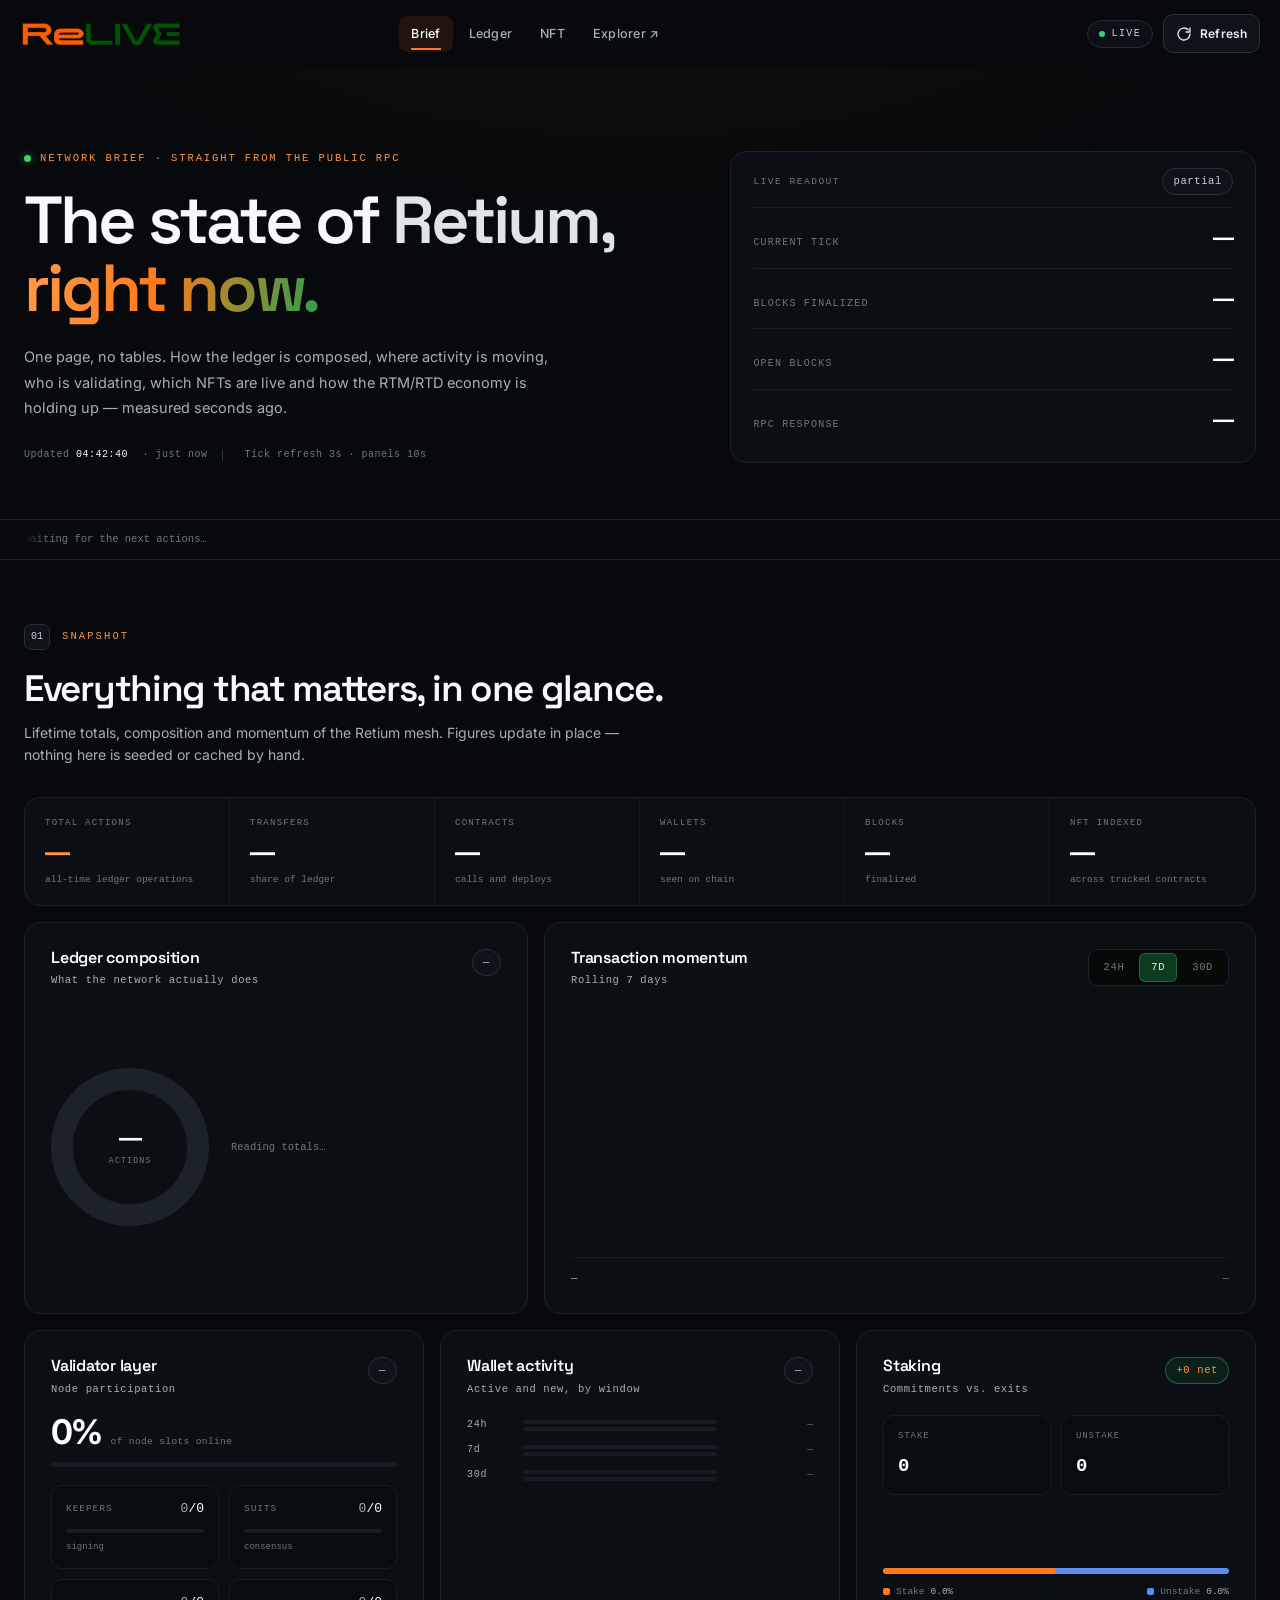
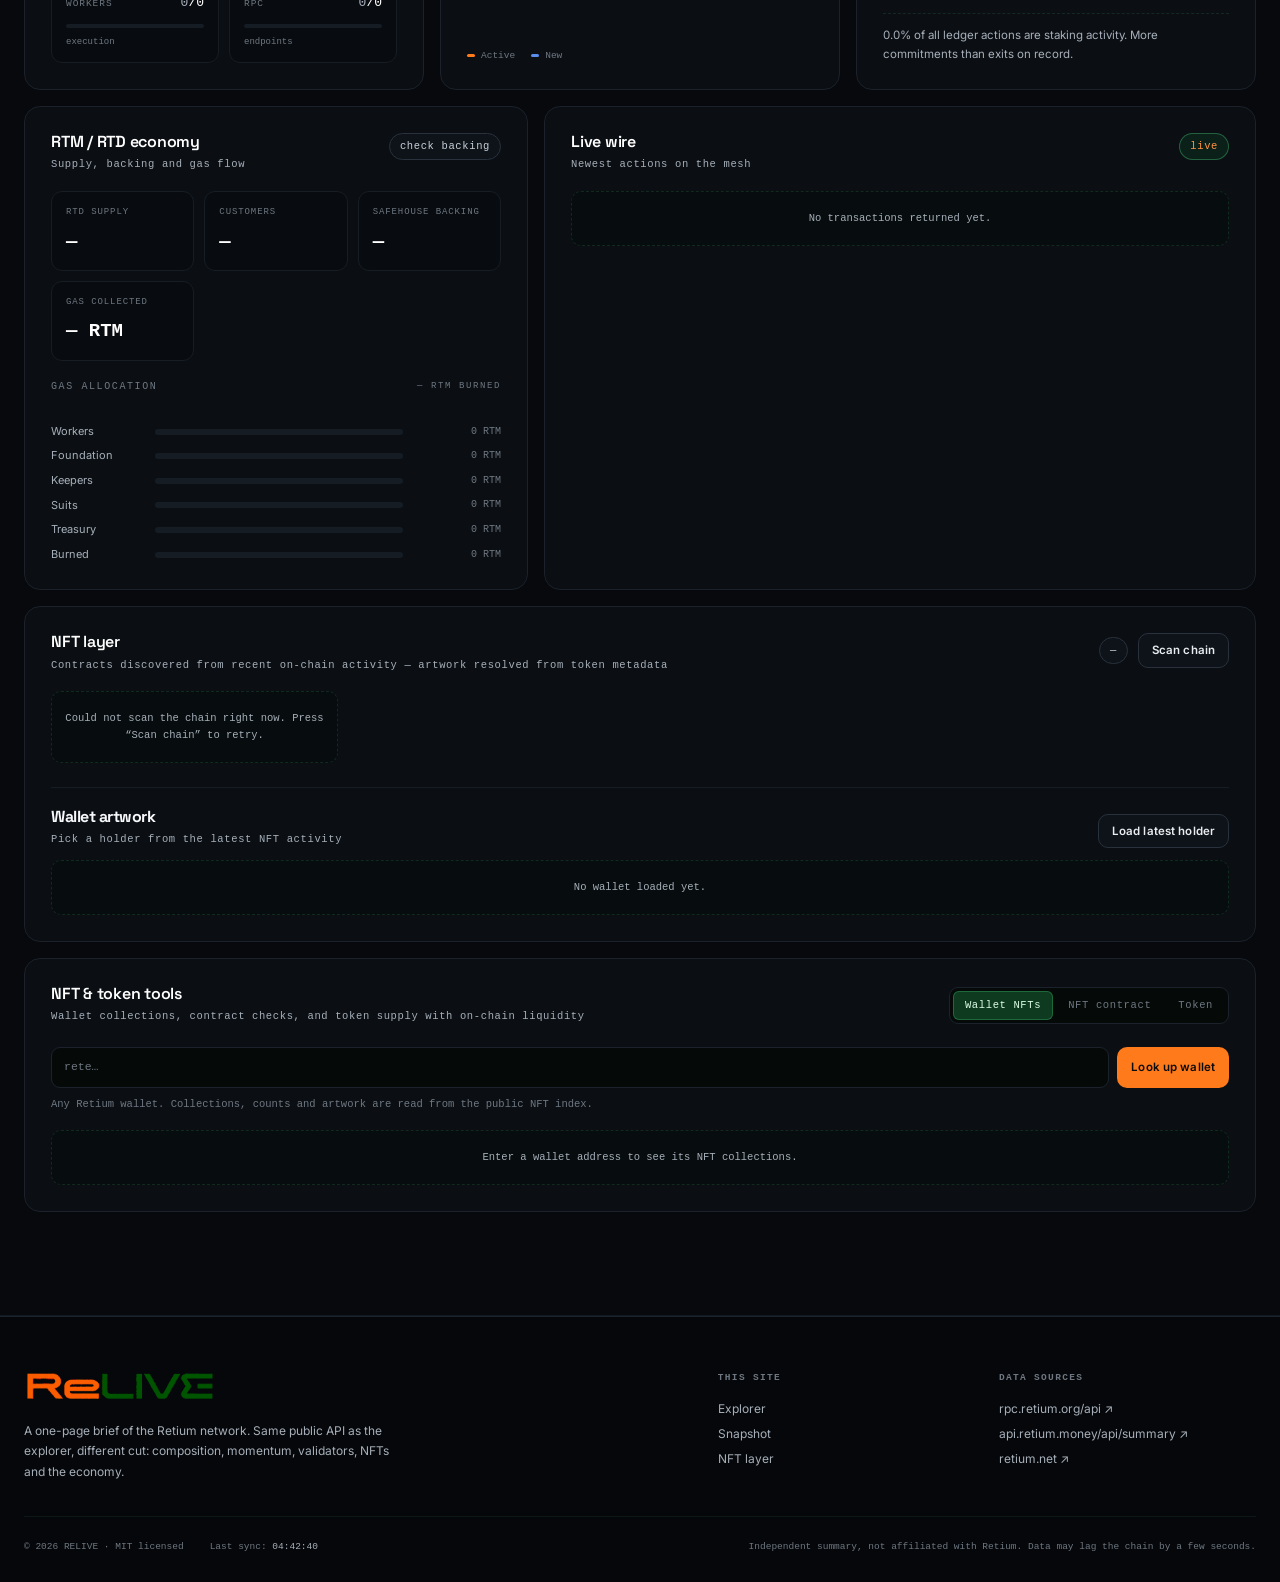
==== commit ed1b208f: "Add wallet NFT, NFT contract and token tools to the brief" ====
--- a/ringkasan/index.html
+++ b/ringkasan/index.html
@@ -339,6 +339,61 @@
               <div class="empty-state">No wallet loaded yet.</div>
             </div>
           </article>
+
+          <!-- tools -->
+          <article class="panel col-12" id="tools">
+            <div class="panel-head">
+              <div>
+                <h3>NFT &amp; token tools</h3>
+                <p class="panel-sub">Wallet collections, contract checks, and token supply with on-chain liquidity</p>
+              </div>
+              <div class="segmented" id="tool-tabs" role="tablist" aria-label="Tools">
+                <button type="button" role="tab" data-tool="wallet" class="is-active" aria-selected="true">Wallet NFTs</button>
+                <button type="button" role="tab" data-tool="contract" aria-selected="false">NFT contract</button>
+                <button type="button" role="tab" data-tool="token" aria-selected="false">Token</button>
+              </div>
+            </div>
+
+            <section class="tool-pane" data-pane="wallet">
+              <form class="inline-form" id="wallet-form" autocomplete="off">
+                <label class="sr-only" for="wallet-input">Wallet address</label>
+                <input id="wallet-input" name="wallet" placeholder="rete…" spellcheck="false" />
+                <button class="btn btn-primary btn-sm" type="submit">Look up wallet</button>
+              </form>
+              <p class="form-hint" id="wallet-hint">Any Retium wallet. Collections, counts and artwork are read from the public NFT index.</p>
+              <div class="tool-result" id="wallet-result">
+                <div class="empty-state">Enter a wallet address to see its NFT collections.</div>
+              </div>
+            </section>
+
+            <section class="tool-pane" data-pane="contract" hidden>
+              <form class="inline-form" id="contract-form" autocomplete="off">
+                <label class="sr-only" for="contract-input">Contract id</label>
+                <input id="contract-input" name="contract" placeholder="64-hex contract id" spellcheck="false" />
+                <button class="btn btn-primary btn-sm" type="submit">Check contract</button>
+              </form>
+              <p class="form-hint" id="contract-hint">Paste a 64-hex contract id. Declared type, supply, events and art come straight from the chain.</p>
+              <div class="tool-result" id="contract-result">
+                <div class="empty-state">Check any RCP contract: declared type, capabilities, supply and recent events.</div>
+              </div>
+            </section>
+
+            <section class="tool-pane" data-pane="token" hidden>
+              <form class="inline-form" id="token-form" autocomplete="off">
+                <label class="sr-only" for="token-input">Token contract id</label>
+                <input id="token-input" name="token" placeholder="Token contract id (64 hex)" spellcheck="false" />
+                <button class="btn btn-primary btn-sm" type="submit">Open token</button>
+              </form>
+              <p class="form-hint" id="token-hint">Name, supply and RTM liquidity read from the DexCore pools.</p>
+              <div class="tool-result" id="token-result">
+                <div class="empty-state">Open a token to see its supply and liquidity.</div>
+              </div>
+              <div class="pool-block">
+                <div class="mini-title split-title"><span>Top RTM pools</span><span id="pool-count">—</span></div>
+                <div class="pool-list" id="pool-list"><div class="empty-state">Open this tab to load pools.</div></div>
+              </div>
+            </section>
+          </article>
         </div>
       </div>
     </section>
--- a/ringkasan/styles.css
+++ b/ringkasan/styles.css
@@ -479,7 +479,161 @@
 }
 @keyframes shimmer { to { background-position: -200% 0; } }
 
-/* ---------- responsive ---------- */
+/* ---------- tools ---------- */
+#tools .panel-head { align-items: center; }
+.tool-pane[hidden] { display: none; }
+.tool-result { margin-top: 18px; }
+.tool-head {
+  display: flex;
+  align-items: center;
+  gap: 14px;
+  flex-wrap: wrap;
+}
+.tool-avatar {
+  position: relative;
+  width: 64px;
+  height: 64px;
+  flex-shrink: 0;
+  display: grid;
+  place-items: center;
+  overflow: hidden;
+  border: 1px solid #1d2530;
+  border-radius: 12px;
+  background: #0e1319;
+  font-family: var(--mono);
+  font-size: 9px;
+  letter-spacing: 0.12em;
+  color: var(--muted-2);
+}
+.tool-avatar img {
+  position: absolute;
+  inset: 0;
+  width: 100%;
+  height: 100%;
+  object-fit: cover;
+  opacity: 0;
+  transition: opacity 0.4s ease;
+}
+.tool-avatar img.is-loaded { opacity: 1; }
+.tool-avatar.has-art span { opacity: 0; }
+.tool-title {
+  font-family: var(--display);
+  font-size: 19px;
+  font-weight: 600;
+  letter-spacing: -0.03em;
+  line-height: 1.2;
+}
+.tool-head > div:not(.tool-avatar) { flex: 1 1 0; min-width: 0; }
+.tool-type {
+  font-family: var(--mono);
+  font-size: 9px;
+  letter-spacing: 0.12em;
+  text-transform: uppercase;
+  color: var(--muted-2);
+  margin-top: 3px;
+}
+.tool-id {
+  font-family: var(--mono);
+  font-size: 9.5px;
+  color: var(--muted-2);
+  margin-top: 4px;
+  word-break: break-all;
+}
+.tool-note {
+  margin-top: 14px;
+  font-size: 11.5px;
+  color: var(--muted-2);
+  line-height: 1.6;
+}
+.tool-note.warn { color: #f0a15a; }
+.tool-section { margin-top: 20px; }
+.tool-section > .mini-title { margin-bottom: 10px; }
+.token-sym {
+  font-family: var(--display);
+  font-size: clamp(26px, 3vw, 34px);
+  font-weight: 700;
+  letter-spacing: -0.045em;
+  line-height: 1;
+}
+.event-row {
+  display: grid;
+  grid-template-columns: 82px minmax(0, 1fr) auto;
+  gap: 12px;
+  align-items: center;
+  padding: 9px 0;
+  border-bottom: 1px dashed #151c24;
+  font-size: 11.5px;
+}
+.event-row:last-child { border-bottom: 0; }
+.ev-badge {
+  font-family: var(--mono);
+  font-size: 9px;
+  letter-spacing: 0.05em;
+  text-transform: uppercase;
+  text-align: center;
+  padding: 3px 6px;
+  border: 1px solid #232b35;
+  border-radius: 5px;
+  color: var(--muted);
+  white-space: nowrap;
+  overflow: hidden;
+  text-overflow: ellipsis;
+}
+.ev-badge.mint { color: #7ddc9a; border-color: rgba(62, 207, 111, 0.3); }
+.ev-badge.transfer { color: #8bb8f0; border-color: rgba(91, 141, 239, 0.3); }
+.ev-badge.burn { color: #f0a15a; border-color: rgba(255, 122, 26, 0.3); }
+.event-row .ev-text {
+  font-family: var(--mono);
+  font-size: 9.5px;
+  color: var(--muted-2);
+  white-space: nowrap;
+  overflow: hidden;
+  text-overflow: ellipsis;
+}
+.event-row .ev-time {
+  font-family: var(--mono);
+  font-size: 9.5px;
+  color: var(--muted-2);
+  white-space: nowrap;
+}
+.pool-list { display: flex; flex-direction: column; gap: 7px; }
+.pool-row {
+  display: grid;
+  grid-template-columns: minmax(0, 1fr) 92px 108px;
+  gap: 12px;
+  align-items: center;
+  width: 100%;
+  padding: 10px 12px;
+  border: 1px solid #161d25;
+  border-radius: 10px;
+  background: #080b0f;
+  text-align: left;
+  cursor: pointer;
+  transition: border-color 0.18s ease, background 0.18s ease;
+}
+.pool-row:hover { border-color: #2a333e; background: #0b0f14; }
+.pool-row b { display: block; font-size: 12px; font-weight: 600; color: #eef2f6; }
+.pool-row small {
+  display: block;
+  margin-top: 2px;
+  font-family: var(--mono);
+  font-size: 9px;
+  color: var(--muted-2);
+  white-space: nowrap;
+  overflow: hidden;
+  text-overflow: ellipsis;
+}
+.pool-col {
+  font-family: var(--mono);
+  font-size: 10px;
+  color: var(--muted);
+  text-align: right;
+  white-space: nowrap;
+}
+.pool-col span { display: block; font-size: 8.5px; letter-spacing: 0.1em; text-transform: uppercase; color: var(--muted-2); }
+.pool-block { margin-top: 22px; padding-top: 18px; border-top: 1px solid #151c24; }
+
+
 @media (max-width: 1180px) {
   .composition { grid-template-columns: 132px minmax(0, 1fr); gap: 16px; }
   .donut { width: 132px; height: 132px; }
@@ -513,6 +667,11 @@
   .brief .fee-bar-row { grid-template-columns: 84px minmax(0, 1fr) 74px; }
   .nft-collections { grid-template-columns: 1fr 1fr; }
   .gallery-head { align-items: flex-start; flex-direction: column; }
+  .event-row { grid-template-columns: 70px minmax(0, 1fr); }
+  .event-row .ev-time { display: none; }
+  .pool-row { grid-template-columns: minmax(0, 1fr) 68px 74px; gap: 8px; padding: 10px; }
+  .pool-col { font-size: 9.5px; }
+  .pool-col span { font-size: 8px; }
 }
 
 @media (max-width: 560px) {
@@ -525,6 +684,9 @@
   .brief .fee-grid { grid-template-columns: 1fr 1fr; }
   .readout { padding: 14px 18px 10px; }
   .readout-row b { font-size: 19px; }
+  #tools .fee-card { padding: 11px 12px; }
+  #tools .fee-card strong { font-size: 14.5px; white-space: normal; overflow-wrap: anywhere; line-height: 1.35; }
+  #tools .tool-head > div:not(.tool-avatar) { flex-basis: 140px; }
 }
 
 @media (max-width: 380px) {
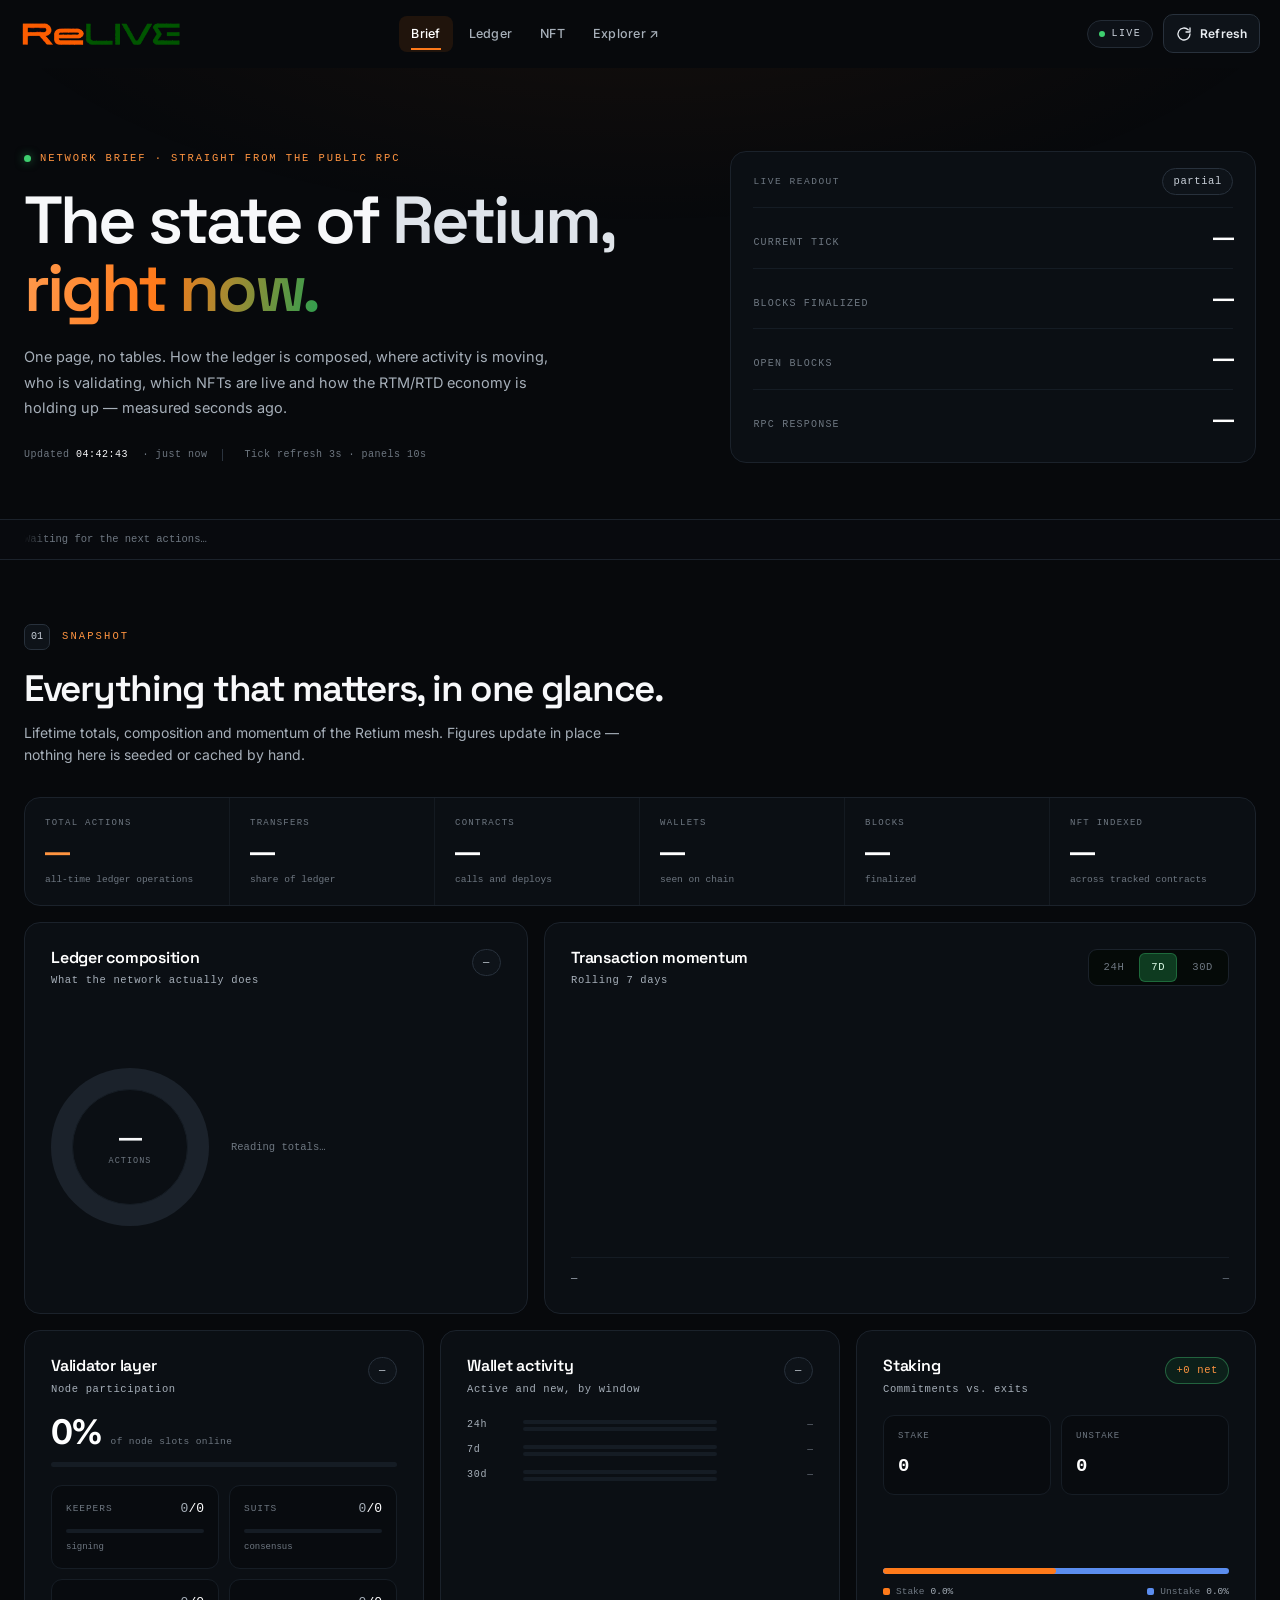
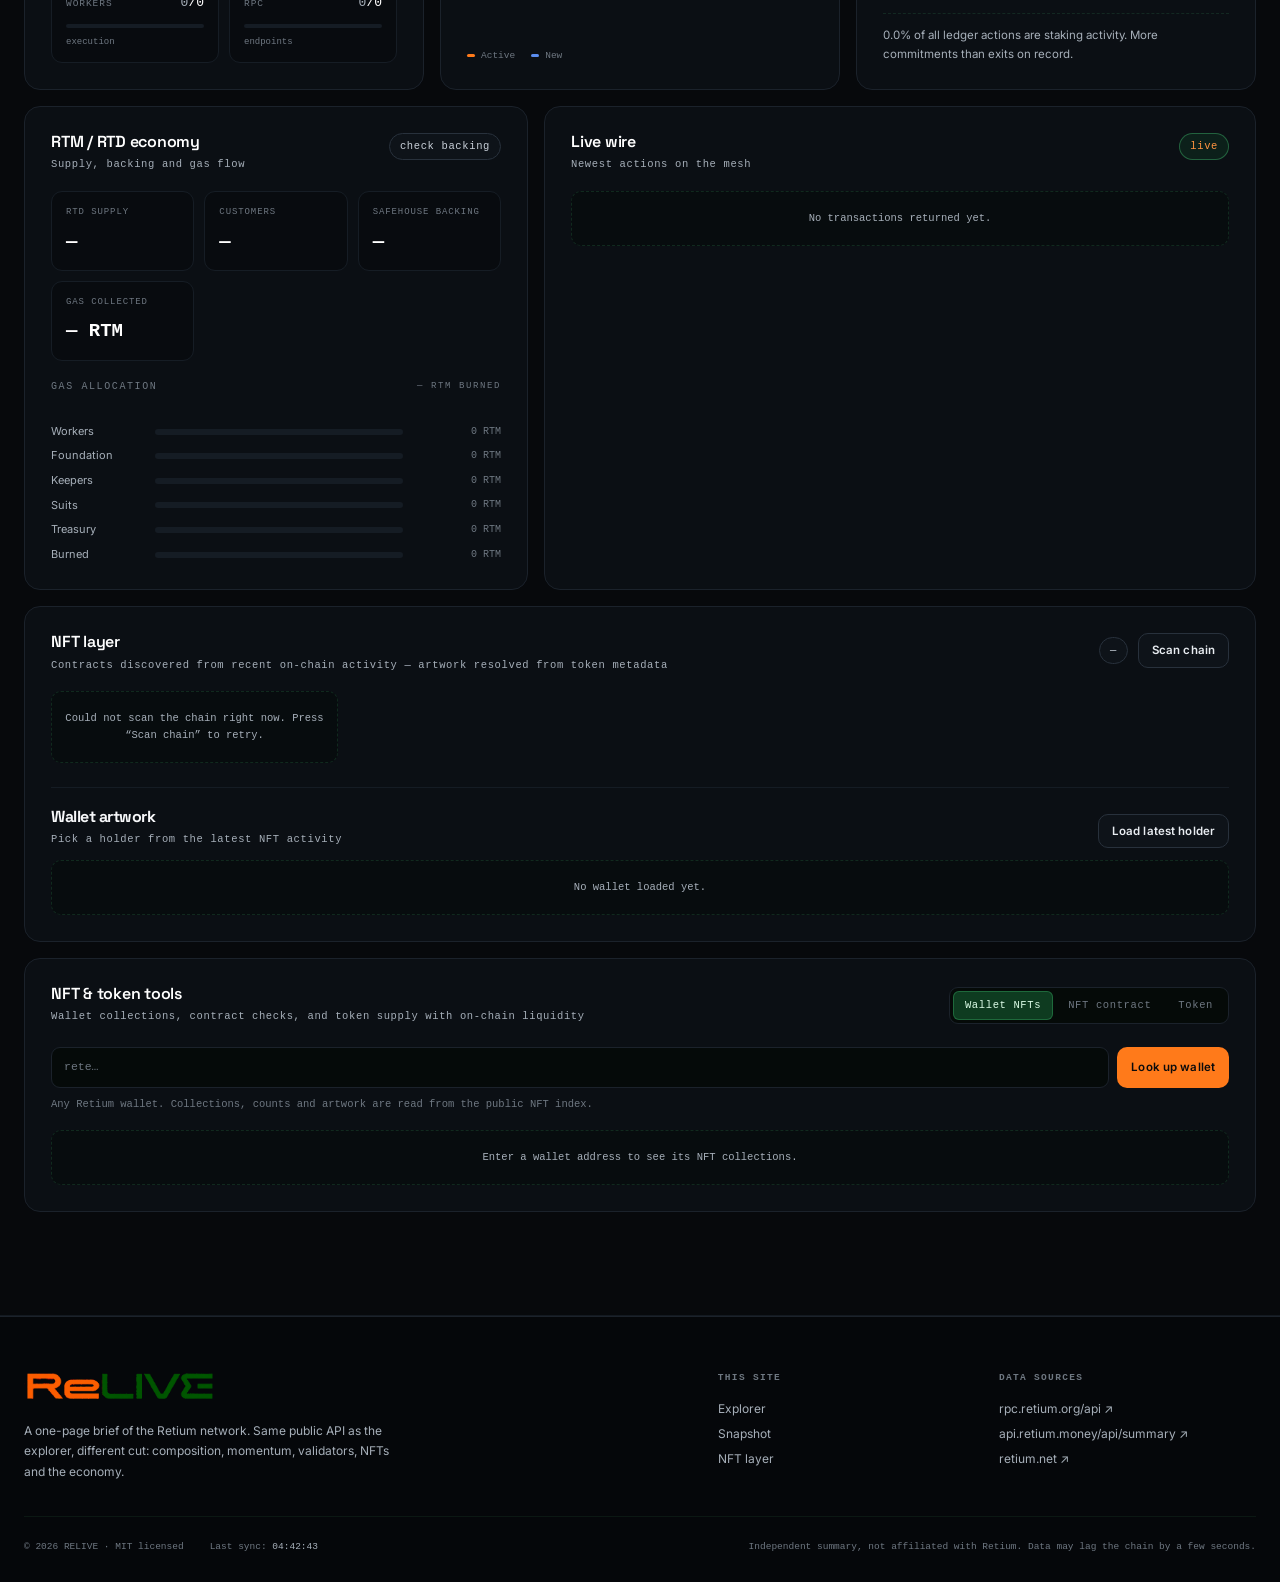
==== commit ca8d1245: "Add a daily trend insight to the brief momentum panel" ====
--- a/ringkasan/index.html
+++ b/ringkasan/index.html
@@ -197,6 +197,7 @@
               <span id="chart-total">—</span>
               <span id="chart-peak">—</span>
             </div>
+            <p class="chart-insight" id="chart-insight"></p>
           </article>
 
           <!-- validators -->
--- a/ringkasan/styles.css
+++ b/ringkasan/styles.css
@@ -298,6 +298,15 @@
   color: var(--muted);
 }
 .chart-foot span:last-child { color: var(--muted-2); }
+.chart-insight {
+  margin: 10px 0 0;
+  font-family: var(--mono);
+  font-size: 10px;
+  letter-spacing: 0.02em;
+  line-height: 1.5;
+  color: var(--muted-2);
+}
+.chart-insight:empty { display: none; }
 
 /* ---------- validators ---------- */
 .health-top {
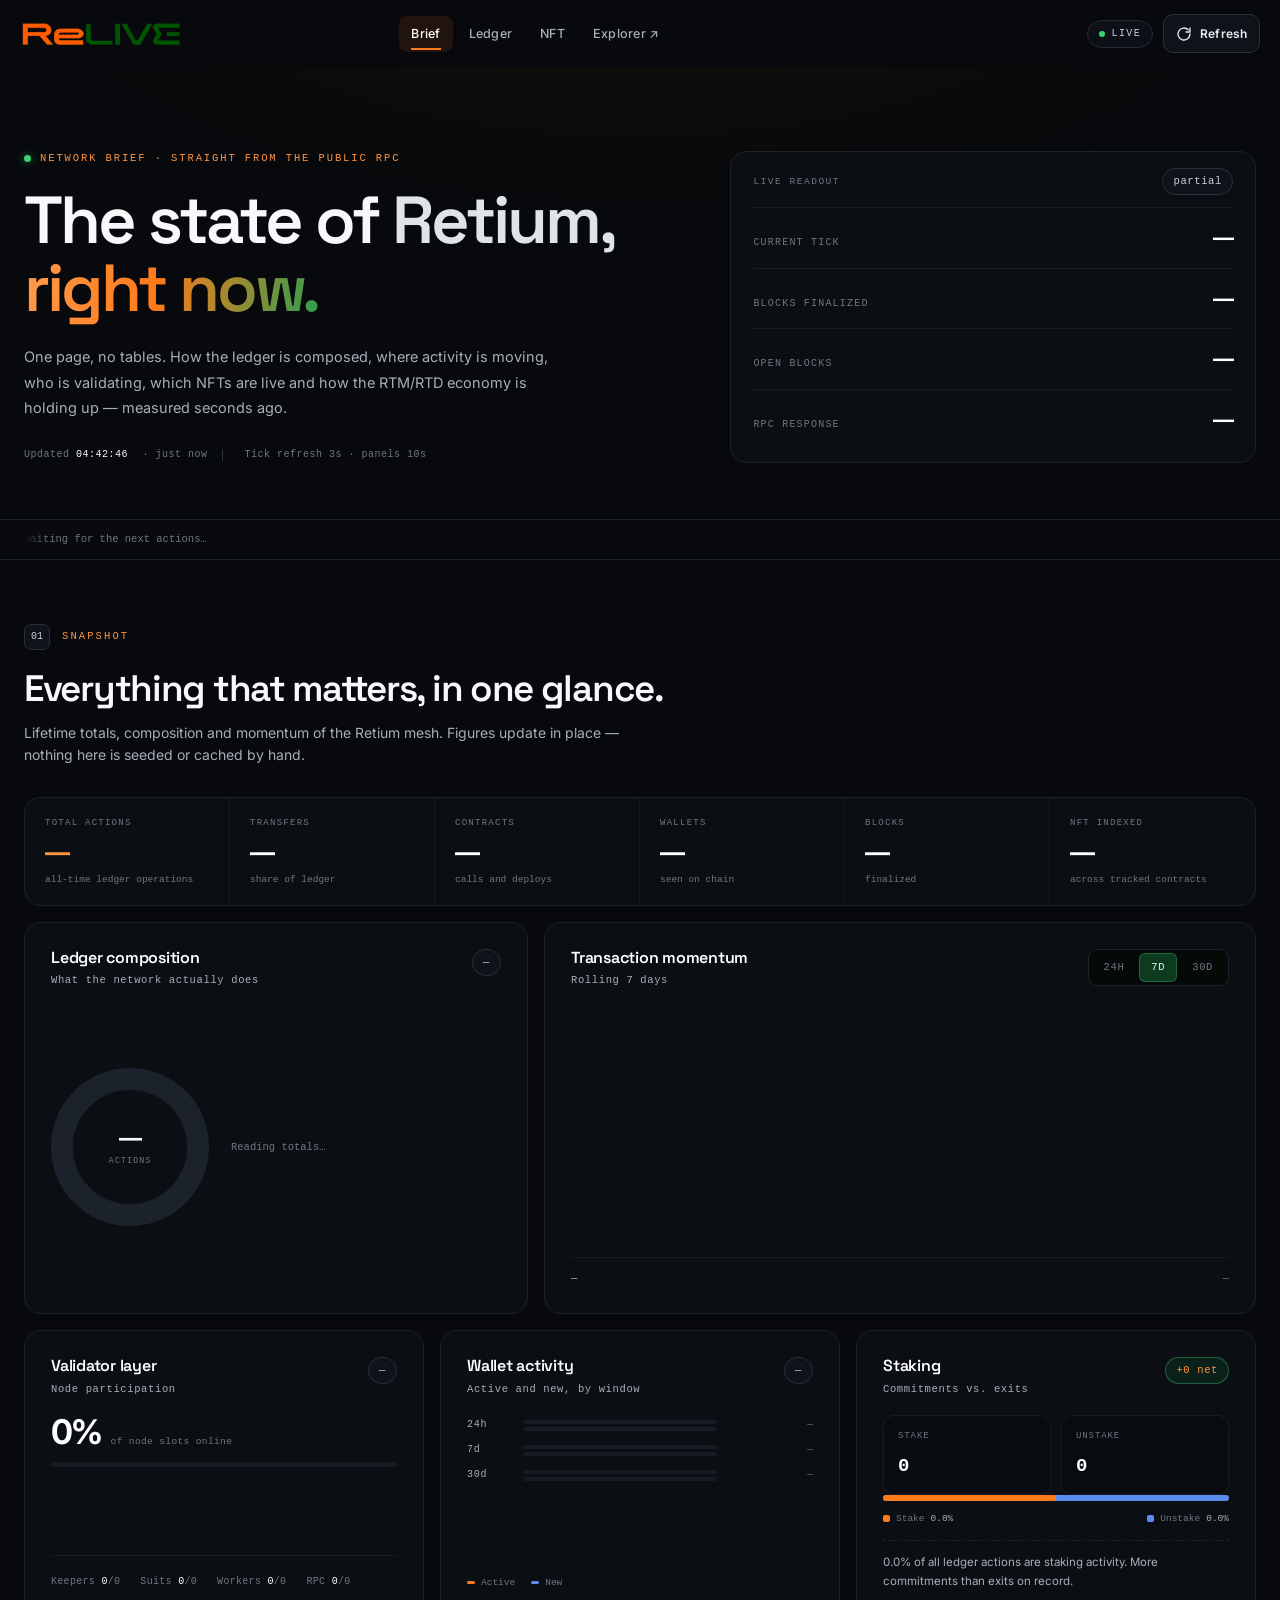
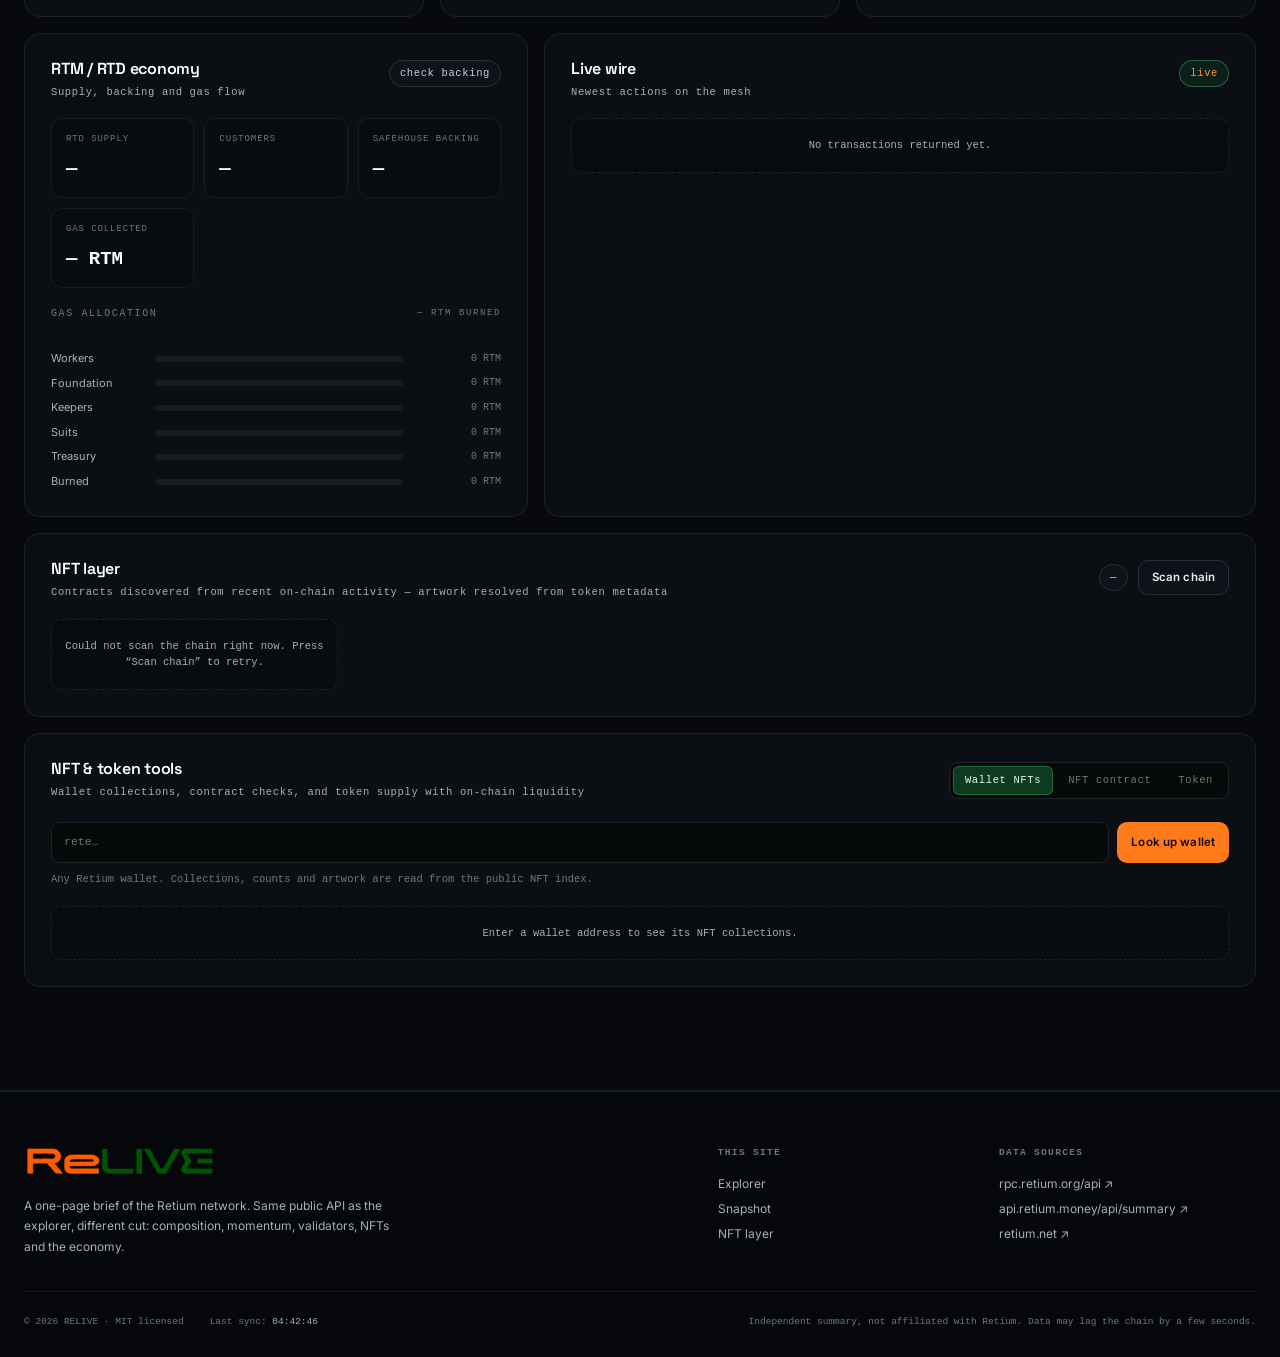
==== commit 62597a10: "Make IDs copyable and expand the token checker" ====
--- a/ringkasan/index.html
+++ b/ringkasan/index.html
@@ -214,12 +214,7 @@
               <span>of node slots online</span>
             </div>
             <div class="health-bar"><i id="health-bar"></i></div>
-            <div class="node-grid" id="nodes">
-              <div class="node-card skeleton"></div>
-              <div class="node-card skeleton"></div>
-              <div class="node-card skeleton"></div>
-              <div class="node-card skeleton"></div>
-            </div>
+            <p class="node-roster" id="node-roster">—</p>
           </article>
 
           <!-- wallets -->
@@ -328,16 +323,6 @@
             </div>
             <div class="nft-collections" id="collection-grid">
               <div class="empty-state">Scanning recent activity for NFT contracts…</div>
-            </div>
-            <div class="gallery-head">
-              <div>
-                <h3>Wallet artwork</h3>
-                <p class="panel-sub" id="gallery-sub">Pick a holder from the latest NFT activity</p>
-              </div>
-              <button class="btn btn-ghost btn-sm" id="load-holder" type="button">Load latest holder</button>
-            </div>
-            <div class="nft-gallery" id="gallery">
-              <div class="empty-state">No wallet loaded yet.</div>
             </div>
           </article>
 
@@ -430,6 +415,8 @@
     </div>
   </footer>
 
+  <div class="toast" id="toast" role="status" aria-live="polite"></div>
+
   <script src="app.js" defer></script>
 </body>
 </html>
--- a/assets/styles.css
+++ b/assets/styles.css
@@ -881,6 +881,7 @@
   background: rgba(3, 9, 5, 0.5);
 }
 .ledger-chips b { color: var(--muted); font-weight: 500; }
+.ledger-chips small { font-size: inherit; color: var(--muted-2); }
 
 /* ---------- fees ---------- */
 .fee-grid {
@@ -1762,6 +1763,21 @@
 }
 .footer-bottom b { color: var(--muted); font-weight: 500; }
 .footer-note { margin-left: auto; }
+
+/* ---------- copyable values ---------- */
+.copyable {
+  cursor: pointer;
+  font-style: normal;
+  border-bottom: 1px dotted rgba(255, 122, 26, 0.4);
+  border-bottom-color: color-mix(in srgb, var(--green) 45%, transparent);
+  transition: color 0.15s ease, border-color 0.15s ease;
+}
+.copyable:hover { color: var(--text); border-bottom-color: var(--green); }
+.copyable:focus-visible {
+  outline: 2px solid var(--green);
+  outline-offset: 2px;
+  border-radius: 2px;
+}
 
 /* ---------- toast ---------- */
 .toast {
--- a/ringkasan/styles.css
+++ b/ringkasan/styles.css
@@ -346,6 +346,21 @@
 .brief .node-val b { color: var(--muted); font-weight: 500; }
 .brief .node-bar { background: #151c24; }
 .brief .node-bar i { background: linear-gradient(90deg, #ff7a1a, #ff9440); }
+.node-roster {
+  display: flex;
+  flex-wrap: wrap;
+  align-items: center;
+  gap: 8px 20px;
+  margin-top: auto;
+  padding-top: 18px;
+  border-top: 1px solid #151c24;
+  font-family: var(--mono);
+  font-size: 10px;
+  letter-spacing: 0.03em;
+  color: var(--muted-2);
+}
+.node-roster span { white-space: nowrap; }
+.node-roster b { color: #fff; font-weight: 500; }
 
 /* ---------- wallets ---------- */
 .brief .windows { margin-top: 2px; }
@@ -555,6 +570,23 @@
   line-height: 1.6;
 }
 .tool-note.warn { color: #f0a15a; }
+.warn-text { color: #f0a15a; }
+.tool-meta {
+  display: flex;
+  flex-wrap: wrap;
+  align-items: center;
+  gap: 8px 20px;
+  margin-top: 16px;
+  padding-top: 14px;
+  border-top: 1px dashed #151c24;
+  font-family: var(--mono);
+  font-size: 10px;
+  color: var(--muted-2);
+}
+.tool-meta b { color: #fff; font-weight: 500; }
+.tool-meta .copyable { color: var(--muted); }
+.ev-tx { margin-left: 8px; color: var(--muted-2); }
+.ev-tx .copyable { color: var(--muted); }
 .tool-section { margin-top: 20px; }
 .tool-section > .mini-title { margin-bottom: 10px; }
 .token-sym {
